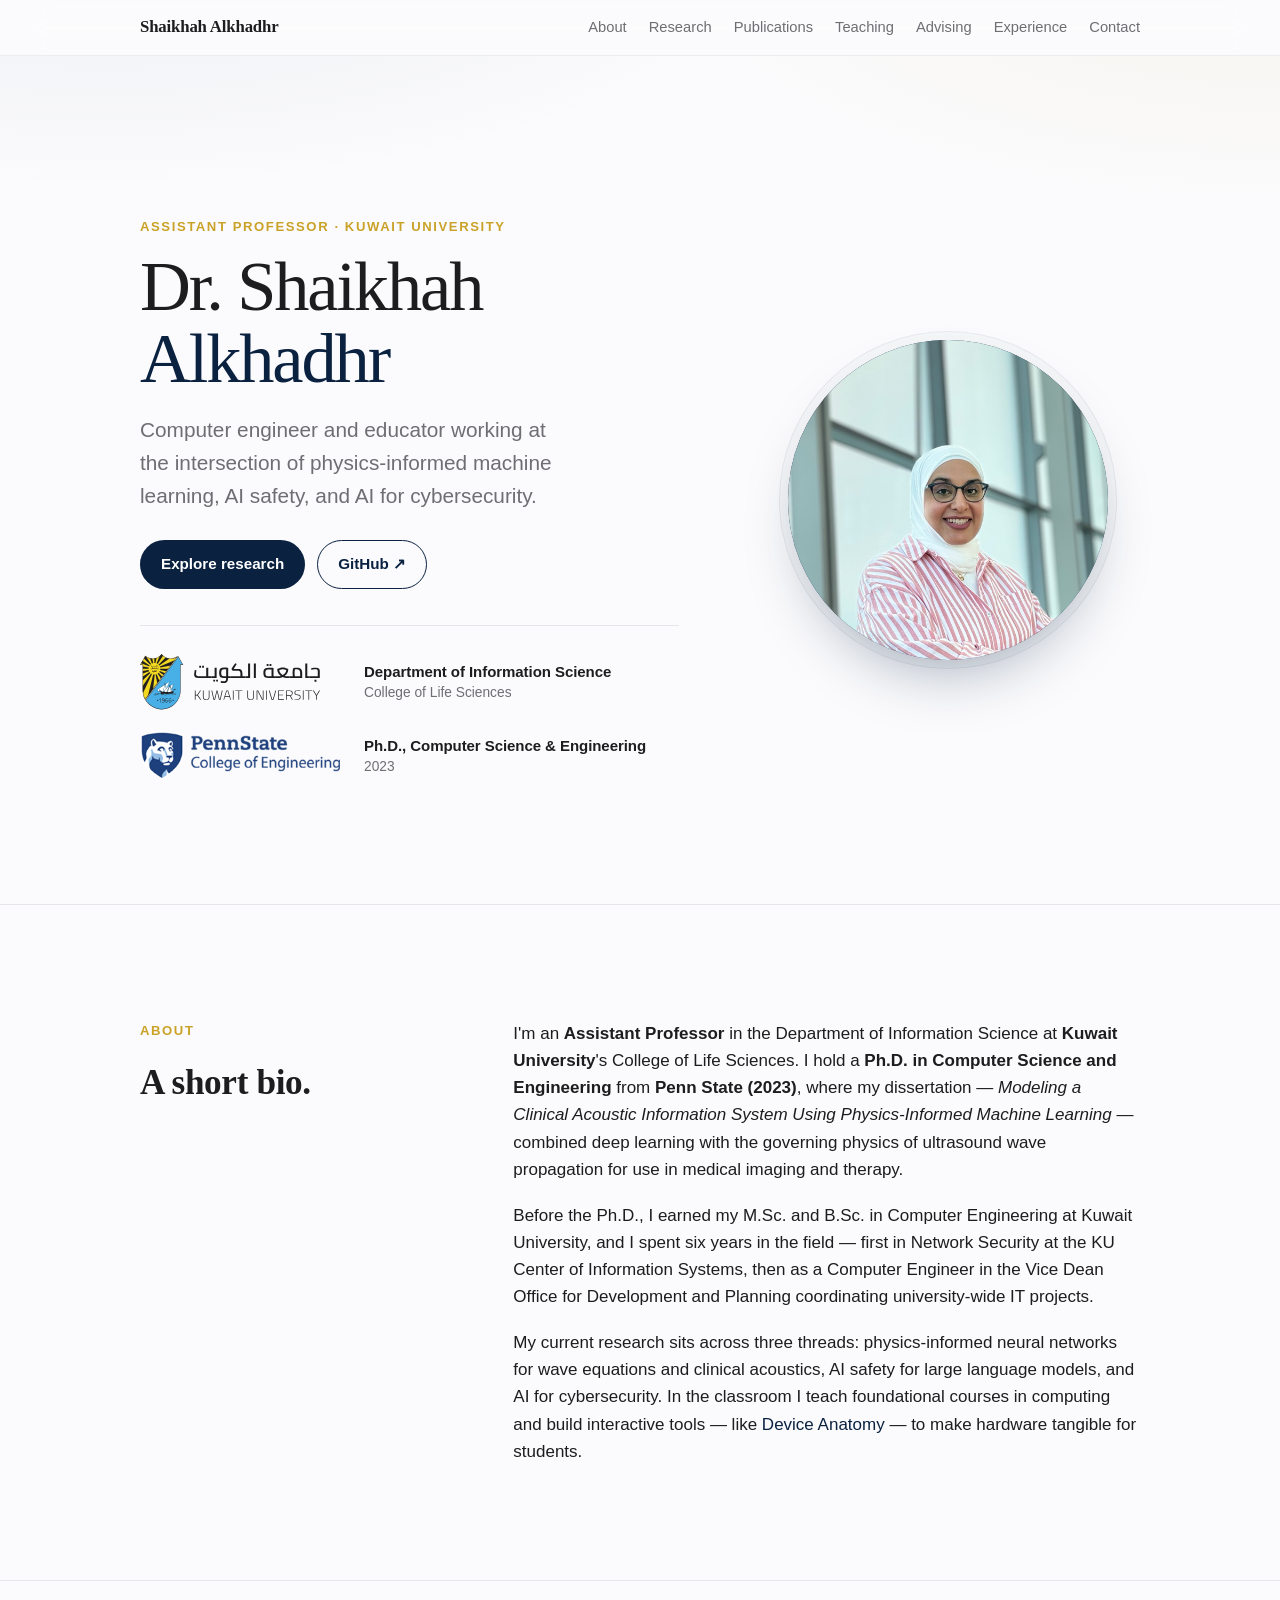
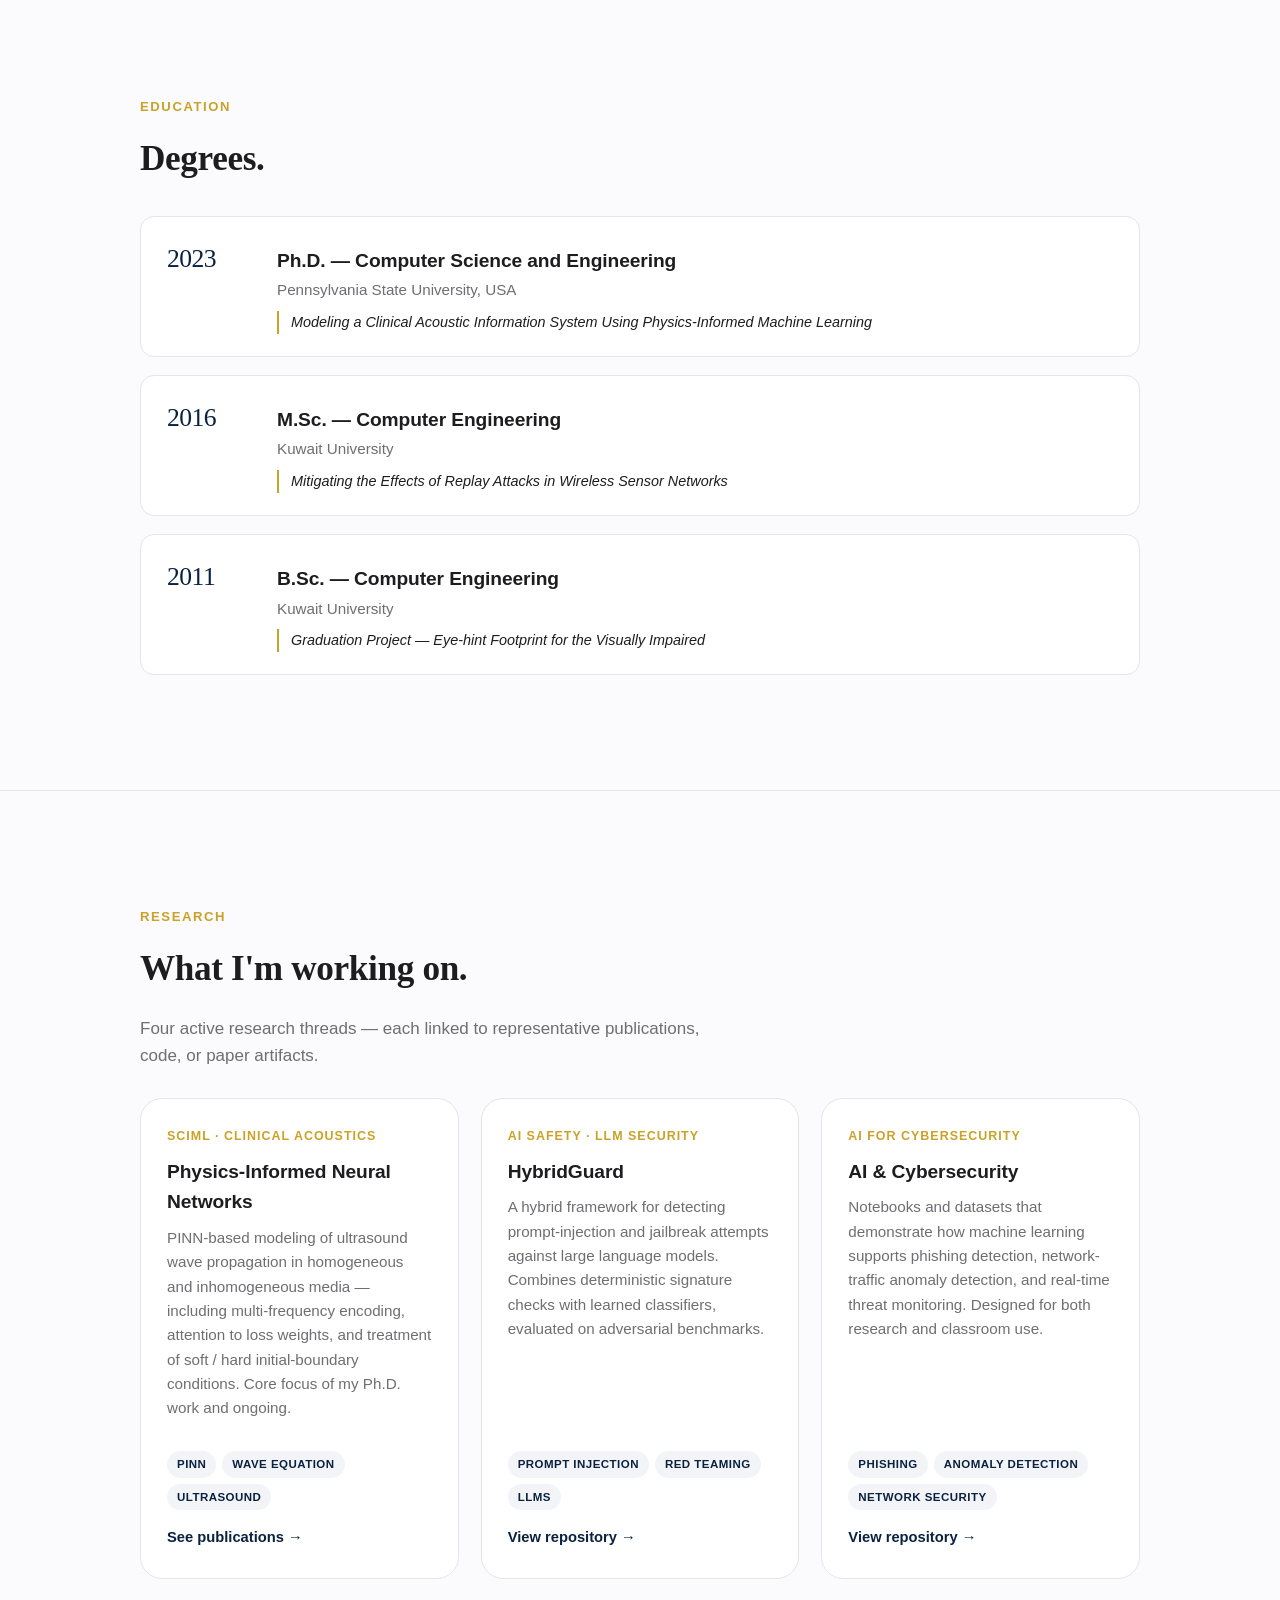
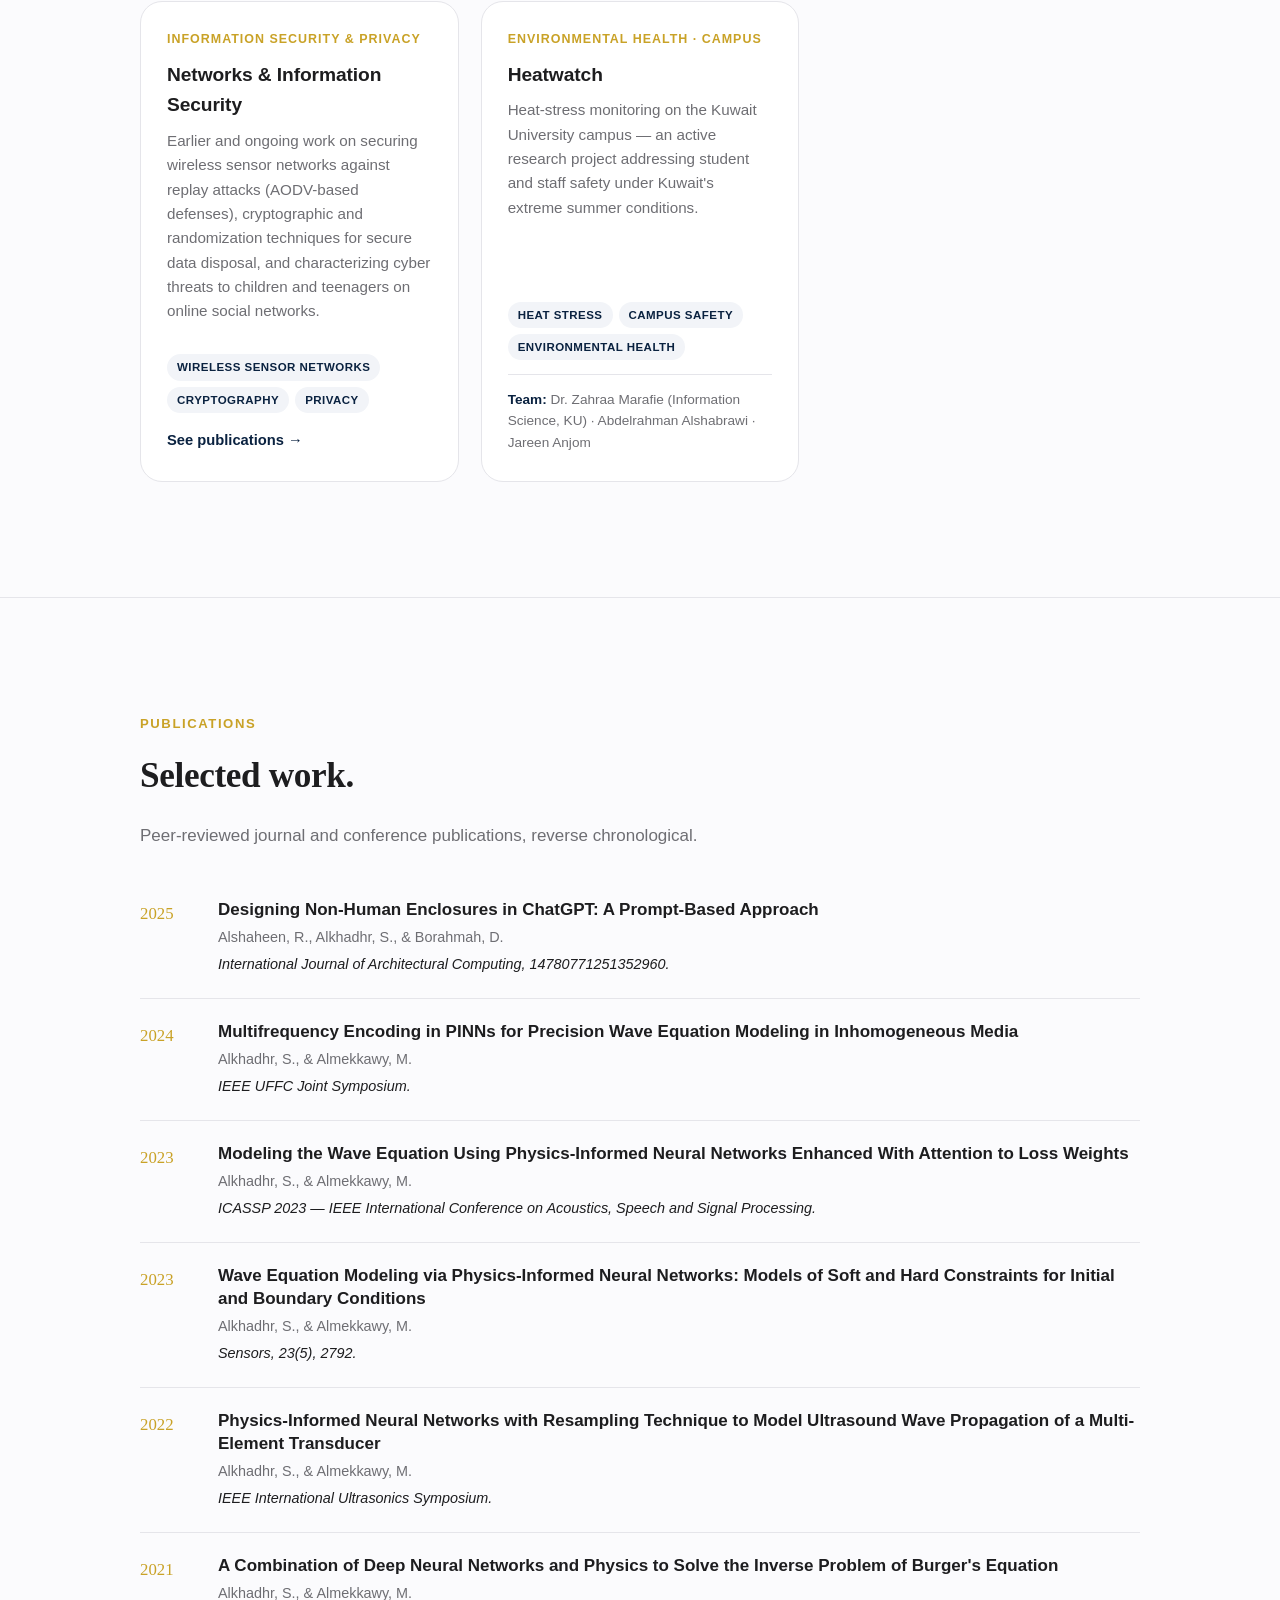
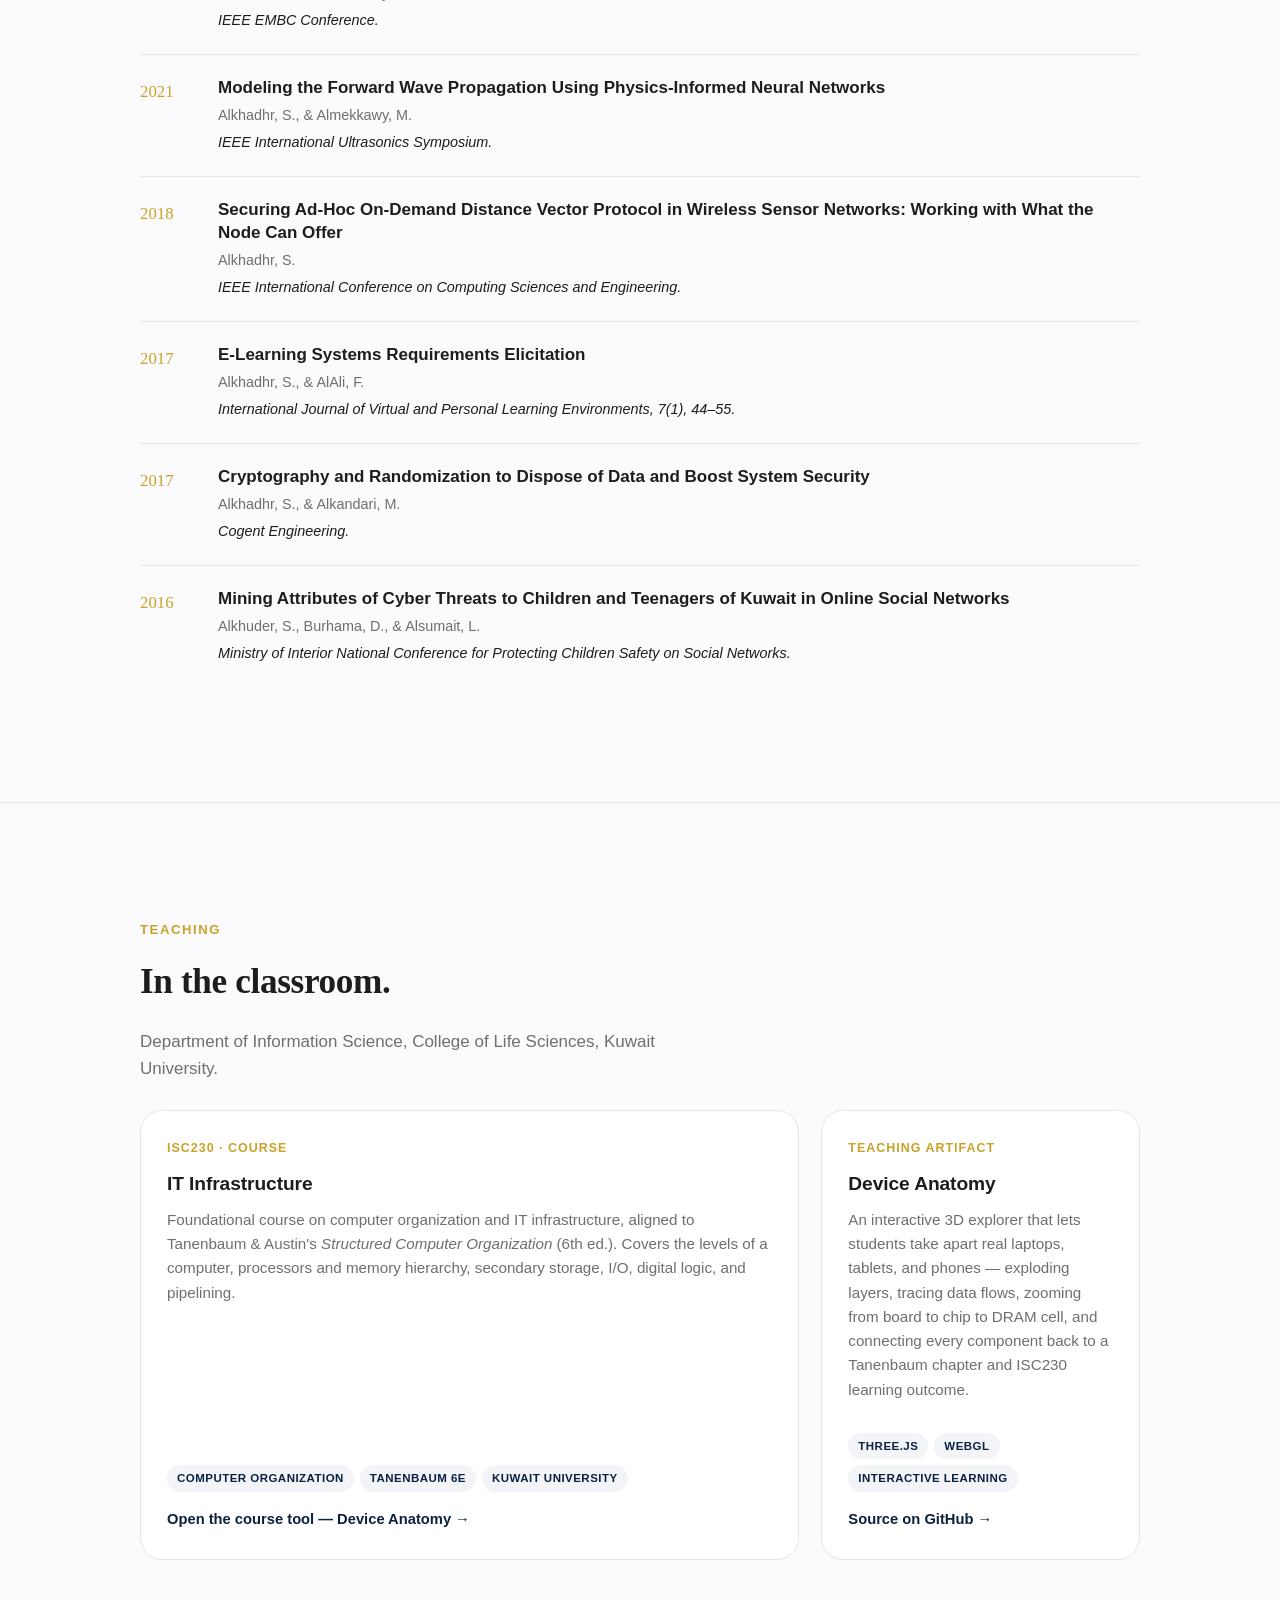
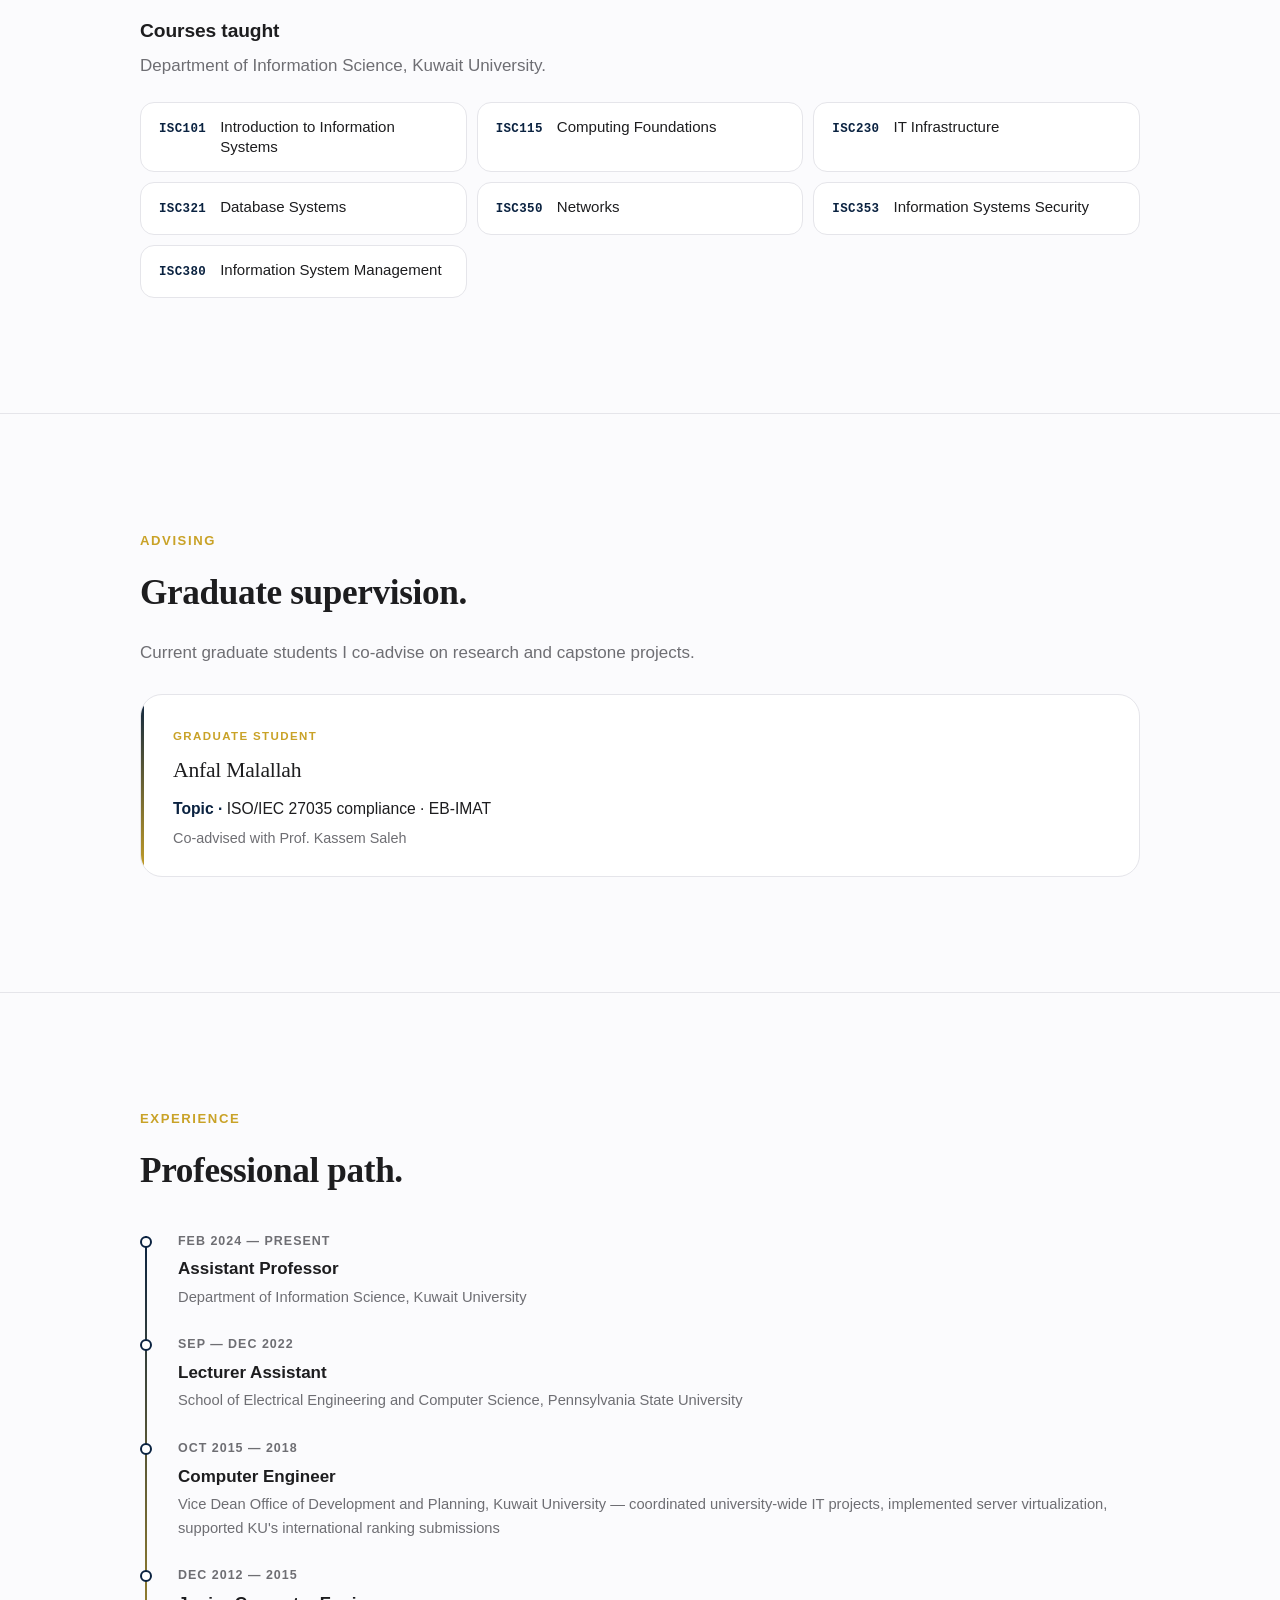
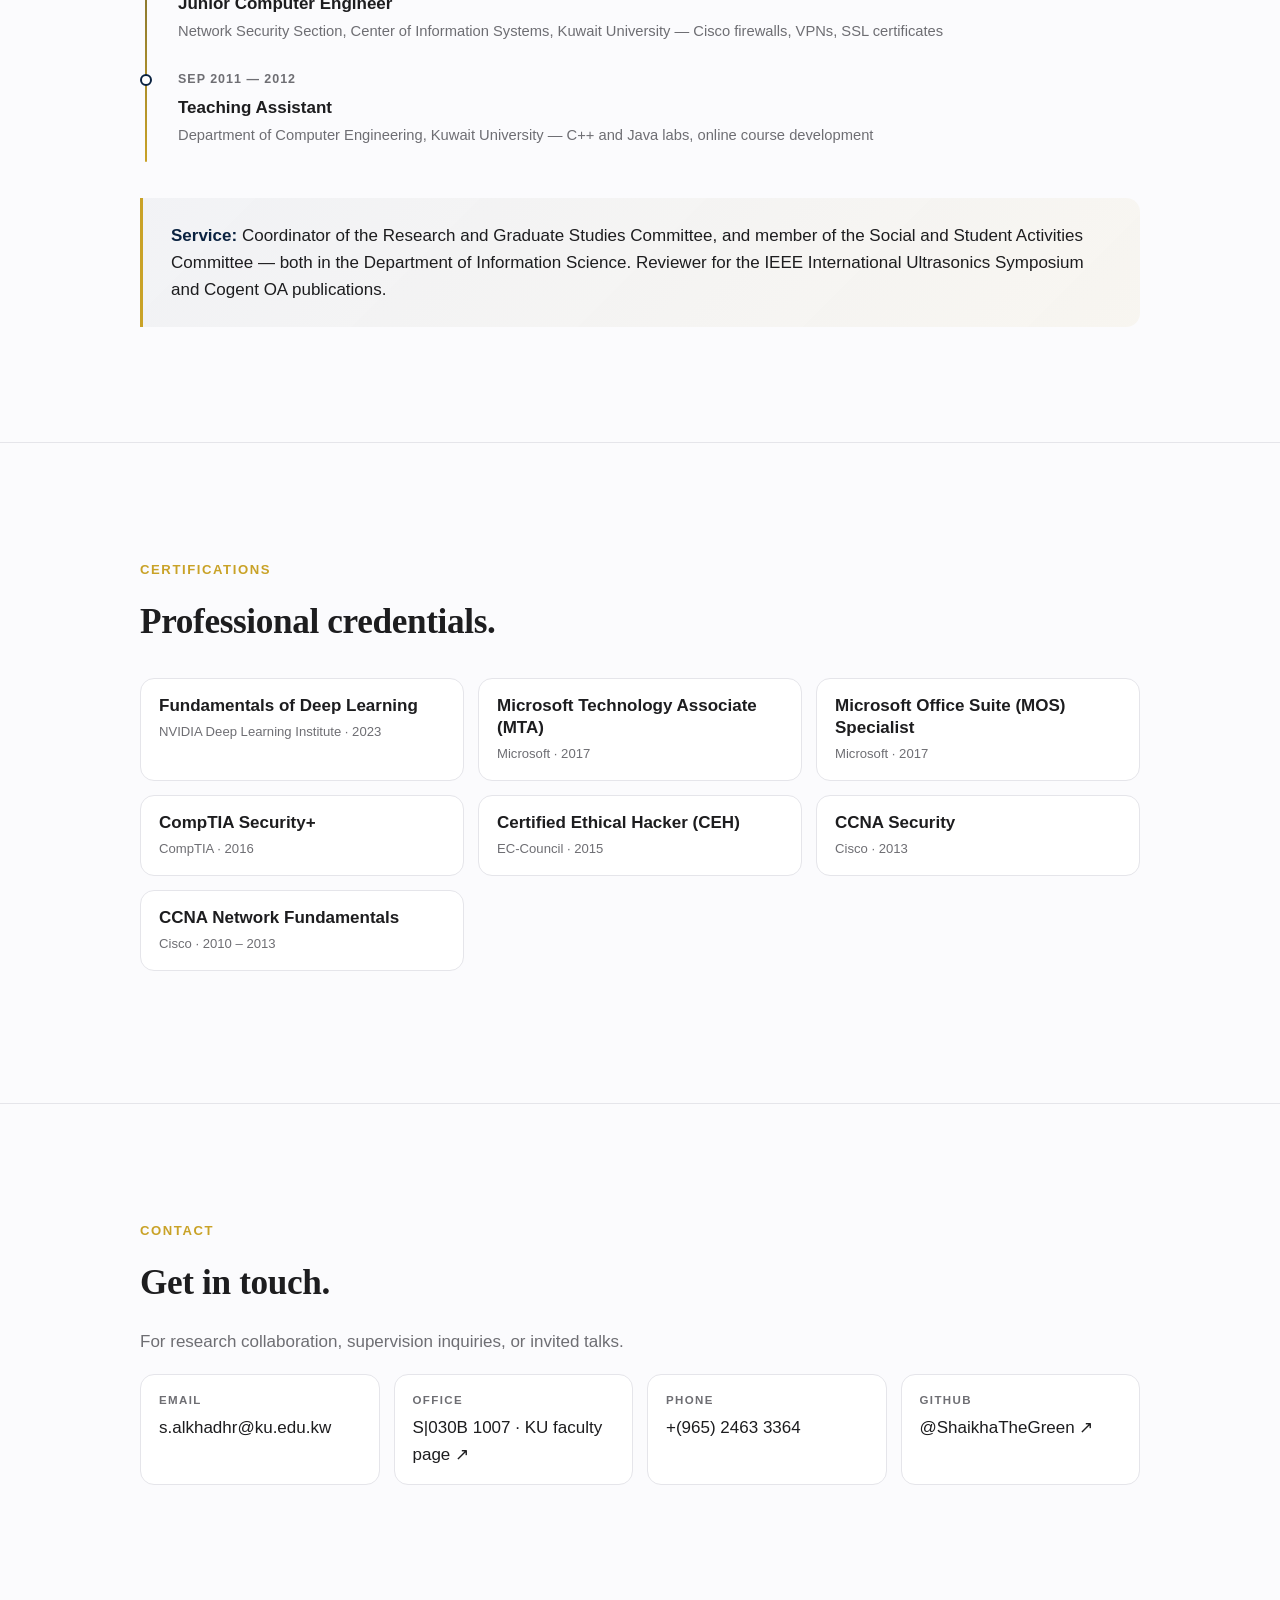
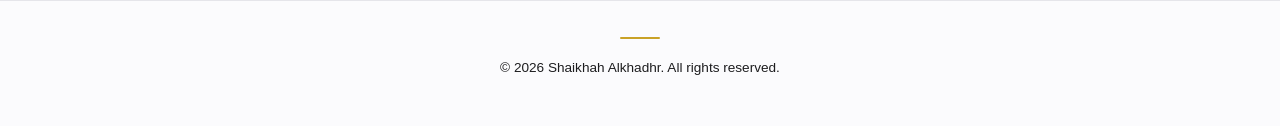
==== index.html @ 255126b4 "fix(hero): KU lockup — restore K letter, keep only sails white Previous fix was too coarse (everythi" ====
<!doctype html>
<html lang="en">
<head>
  <meta charset="utf-8">
  <meta name="viewport" content="width=device-width, initial-scale=1, viewport-fit=cover">
  <title>Dr. Shaikhah Alkhadhr — Kuwait University</title>
  <meta name="description" content="Dr. Shaikhah Alkhadhr — Assistant Professor, Department of Information Science, Kuwait University. Ph.D. in Computer Science and Engineering, Penn State (2023). Research on physics-informed neural networks, AI safety, AI for cybersecurity.">
  <meta name="author" content="Shaikhah Alkhadhr">

  <meta property="og:title" content="Dr. Shaikhah Alkhadhr">
  <meta property="og:description" content="Assistant Professor, Department of Information Science, Kuwait University · Ph.D. CSE, Penn State">
  <meta property="og:type" content="profile">
  <meta property="og:url" content="https://shaikhathegreen.github.io/">

  <link rel="canonical" href="https://shaikhathegreen.github.io/">
  <link rel="stylesheet" href="assets/css/style.css">
  <link rel="icon" href="data:image/svg+xml,%3Csvg xmlns='http://www.w3.org/2000/svg' viewBox='0 0 100 100'%3E%3Crect width='100' height='100' rx='22' fill='%230A2240'/%3E%3Ctext x='50' y='66' font-family='Georgia,serif' font-size='56' fill='%23C9A227' text-anchor='middle' font-weight='500'%3ES%3C/text%3E%3C/svg%3E">
</head>
<body>

  <!-- ===== Nav ===== -->
  <header class="nav">
    <div class="nav-inner">
      <a href="#top" class="nav-brand">Shaikhah&nbsp;Alkhadhr</a>
      <nav class="nav-links" aria-label="Primary">
        <a href="#about">About</a>
        <a href="#research">Research</a>
        <a href="#publications">Publications</a>
        <a href="#teaching">Teaching</a>
        <a href="#advising">Advising</a>
        <a href="#experience">Experience</a>
        <a href="#contact">Contact</a>
      </nav>
    </div>
  </header>

  <!-- ===== Hero ===== -->
  <section id="top" class="hero">
    <div class="container hero-grid">
      <div>
        <p class="eyebrow">Assistant Professor · Kuwait University</p>
        <h1 class="hero-name">Dr.&nbsp;Shaikhah<br><span class="accent">Alkhadhr</span></h1>
        <p class="hero-title">
          Computer engineer and educator working at the intersection of
          physics-informed machine learning, AI safety, and AI for cybersecurity.
        </p>
        <div class="hero-actions">
          <a class="btn btn-primary" href="#research">Explore research</a>
          <a class="btn btn-secondary" href="https://github.com/ShaikhaTheGreen" target="_blank" rel="noopener">GitHub ↗</a>
        </div>

        <div class="affiliations">
          <div class="affiliation">
            <div class="logo-cell">
              <img class="affil-logo" src="assets/img/ku-lockup.svg?v=3" alt="Kuwait University" width="244" height="76">
            </div>
            <div class="role">
              <strong>Department of Information Science</strong>
              <span class="muted">College of Life Sciences</span>
            </div>
          </div>
          <div class="affiliation">
            <div class="logo-cell">
              <img class="affil-logo" src="assets/img/psu-coe-lockup.png" alt="Penn State College of Engineering" width="306" height="74">
            </div>
            <div class="role">
              <strong>Ph.D., Computer Science &amp; Engineering</strong>
              <span class="muted">2023</span>
            </div>
          </div>
        </div>
      </div>

      <div class="hero-photo">
        <img src="assets/img/headshot.jpg" alt="Dr. Shaikhah Alkhadhr" width="600" height="800" loading="eager">
      </div>
    </div>
  </section>

  <!-- ===== About ===== -->
  <section id="about">
    <div class="container about-grid">
      <div>
        <p class="eyebrow">About</p>
        <h2>A short bio.</h2>
      </div>
      <div class="about-body reveal">
        <p>
          I'm an <strong>Assistant Professor</strong> in the Department of
          Information Science at <strong>Kuwait University</strong>'s College of
          Life Sciences. I hold a <strong>Ph.D. in Computer Science and Engineering</strong>
          from <strong>Penn State (2023)</strong>, where my dissertation —
          <em>Modeling a Clinical Acoustic Information System Using Physics-Informed
          Machine Learning</em> — combined deep learning with the governing physics
          of ultrasound wave propagation for use in medical imaging and therapy.
        </p>
        <p>
          Before the Ph.D., I earned my M.Sc. and B.Sc. in Computer Engineering
          at Kuwait University, and I spent six years in the field — first in
          Network Security at the KU Center of Information Systems, then as a
          Computer Engineer in the Vice Dean Office for Development and Planning
          coordinating university-wide IT projects.
        </p>
        <p>
          My current research sits across three threads: physics-informed neural
          networks for wave equations and clinical acoustics, AI safety for large
          language models, and AI for cybersecurity. In the classroom I teach
          foundational courses in computing and build interactive tools — like
          <a href="https://shaikhathegreen.github.io/Device-Anatomy/" target="_blank" rel="noopener">Device Anatomy</a> —
          to make hardware tangible for students.
        </p>
      </div>
    </div>
  </section>

  <!-- ===== Education ===== -->
  <section id="education">
    <div class="container">
      <p class="eyebrow">Education</p>
      <h2>Degrees.</h2>

      <div class="edu-list">
        <article class="edu-item reveal">
          <div class="edu-year">2023</div>
          <div class="edu-body">
            <h3>Ph.D. — Computer Science and Engineering</h3>
            <p class="inst">Pennsylvania State University, USA</p>
            <p class="thesis">Modeling a Clinical Acoustic Information System Using Physics-Informed Machine Learning</p>
          </div>
        </article>

        <article class="edu-item reveal">
          <div class="edu-year">2016</div>
          <div class="edu-body">
            <h3>M.Sc. — Computer Engineering</h3>
            <p class="inst">Kuwait University</p>
            <p class="thesis">Mitigating the Effects of Replay Attacks in Wireless Sensor Networks</p>
          </div>
        </article>

        <article class="edu-item reveal">
          <div class="edu-year">2011</div>
          <div class="edu-body">
            <h3>B.Sc. — Computer Engineering</h3>
            <p class="inst">Kuwait University</p>
            <p class="thesis">Graduation Project — Eye-hint Footprint for the Visually Impaired</p>
          </div>
        </article>
      </div>
    </div>
  </section>

  <!-- ===== Research ===== -->
  <section id="research">
    <div class="container">
      <p class="eyebrow">Research</p>
      <h2>What I'm working on.</h2>
      <p class="muted" style="max-width: 60ch;">
        Four active research threads — each linked to representative
        publications, code, or paper artifacts.
      </p>

      <div class="card-grid">
        <article class="card reveal">
          <div class="kicker">SciML · Clinical Acoustics</div>
          <h3>Physics-Informed Neural Networks</h3>
          <p>
            PINN-based modeling of ultrasound wave propagation in homogeneous and
            inhomogeneous media — including multi-frequency encoding, attention
            to loss weights, and treatment of soft / hard initial-boundary
            conditions. Core focus of my Ph.D. work and ongoing.
          </p>
          <div class="tags">
            <span class="tag">PINN</span>
            <span class="tag">Wave Equation</span>
            <span class="tag">Ultrasound</span>
          </div>
          <a class="card-link" href="#publications">See publications</a>
        </article>

        <article class="card reveal">
          <div class="kicker">AI Safety · LLM Security</div>
          <h3>HybridGuard</h3>
          <p>
            A hybrid framework for detecting prompt-injection and jailbreak
            attempts against large language models. Combines deterministic
            signature checks with learned classifiers, evaluated on adversarial
            benchmarks.
          </p>
          <div class="tags">
            <span class="tag">Prompt Injection</span>
            <span class="tag">Red Teaming</span>
            <span class="tag">LLMs</span>
          </div>
          <a class="card-link" href="https://github.com/ShaikhaTheGreen/HybridGuard" target="_blank" rel="noopener">View repository</a>
        </article>

        <article class="card reveal">
          <div class="kicker">AI for Cybersecurity</div>
          <h3>AI &amp; Cybersecurity</h3>
          <p>
            Notebooks and datasets that demonstrate how machine learning supports
            phishing detection, network-traffic anomaly detection, and real-time
            threat monitoring. Designed for both research and classroom use.
          </p>
          <div class="tags">
            <span class="tag">Phishing</span>
            <span class="tag">Anomaly Detection</span>
            <span class="tag">Network Security</span>
          </div>
          <a class="card-link" href="https://github.com/ShaikhaTheGreen/AI_n_Cybersecurity" target="_blank" rel="noopener">View repository</a>
        </article>

        <article class="card reveal">
          <div class="kicker">Information Security &amp; Privacy</div>
          <h3>Networks &amp; Information Security</h3>
          <p>
            Earlier and ongoing work on securing wireless sensor networks against
            replay attacks (AODV-based defenses), cryptographic and randomization
            techniques for secure data disposal, and characterizing cyber threats
            to children and teenagers on online social networks.
          </p>
          <div class="tags">
            <span class="tag">Wireless Sensor Networks</span>
            <span class="tag">Cryptography</span>
            <span class="tag">Privacy</span>
          </div>
          <a class="card-link" href="#publications">See publications</a>
        </article>

        <article class="card reveal">
          <div class="kicker">Environmental Health · Campus</div>
          <h3>Heatwatch</h3>
          <p>
            Heat-stress monitoring on the Kuwait University campus — an active
            research project addressing student and staff safety under Kuwait's
            extreme summer conditions.
          </p>
          <div class="tags">
            <span class="tag">Heat Stress</span>
            <span class="tag">Campus Safety</span>
            <span class="tag">Environmental Health</span>
          </div>
          <div class="team">
            <strong>Team:</strong> Dr. Zahraa Marafie (Information Science, KU) ·
            Abdelrahman Alshabrawi · Jareen Anjom
          </div>
        </article>
      </div>
    </div>
  </section>

  <!-- ===== Publications ===== -->
  <section id="publications">
    <div class="container">
      <p class="eyebrow">Publications</p>
      <h2>Selected work.</h2>
      <p class="muted" style="max-width: 60ch;">
        Peer-reviewed journal and conference publications, reverse chronological.
      </p>

      <ol class="pubs reveal">
        <li>
          <div class="pub-year">2025</div>
          <div>
            <p class="pub-title">Designing Non-Human Enclosures in ChatGPT: A Prompt-Based Approach</p>
            <p class="pub-authors">Alshaheen, R., Alkhadhr, S., &amp; Borahmah, D.</p>
            <p class="pub-venue">International Journal of Architectural Computing, 14780771251352960.</p>
          </div>
        </li>
        <li>
          <div class="pub-year">2024</div>
          <div>
            <p class="pub-title">Multifrequency Encoding in PINNs for Precision Wave Equation Modeling in Inhomogeneous Media</p>
            <p class="pub-authors">Alkhadhr, S., &amp; Almekkawy, M.</p>
            <p class="pub-venue">IEEE UFFC Joint Symposium.</p>
          </div>
        </li>
        <li>
          <div class="pub-year">2023</div>
          <div>
            <p class="pub-title">Modeling the Wave Equation Using Physics-Informed Neural Networks Enhanced With Attention to Loss Weights</p>
            <p class="pub-authors">Alkhadhr, S., &amp; Almekkawy, M.</p>
            <p class="pub-venue">ICASSP 2023 — IEEE International Conference on Acoustics, Speech and Signal Processing.</p>
          </div>
        </li>
        <li>
          <div class="pub-year">2023</div>
          <div>
            <p class="pub-title">Wave Equation Modeling via Physics-Informed Neural Networks: Models of Soft and Hard Constraints for Initial and Boundary Conditions</p>
            <p class="pub-authors">Alkhadhr, S., &amp; Almekkawy, M.</p>
            <p class="pub-venue">Sensors, 23(5), 2792.</p>
          </div>
        </li>
        <li>
          <div class="pub-year">2022</div>
          <div>
            <p class="pub-title">Physics-Informed Neural Networks with Resampling Technique to Model Ultrasound Wave Propagation of a Multi-Element Transducer</p>
            <p class="pub-authors">Alkhadhr, S., &amp; Almekkawy, M.</p>
            <p class="pub-venue">IEEE International Ultrasonics Symposium.</p>
          </div>
        </li>
        <li>
          <div class="pub-year">2021</div>
          <div>
            <p class="pub-title">A Combination of Deep Neural Networks and Physics to Solve the Inverse Problem of Burger's Equation</p>
            <p class="pub-authors">Alkhadhr, S., &amp; Almekkawy, M.</p>
            <p class="pub-venue">IEEE EMBC Conference.</p>
          </div>
        </li>
        <li>
          <div class="pub-year">2021</div>
          <div>
            <p class="pub-title">Modeling the Forward Wave Propagation Using Physics-Informed Neural Networks</p>
            <p class="pub-authors">Alkhadhr, S., &amp; Almekkawy, M.</p>
            <p class="pub-venue">IEEE International Ultrasonics Symposium.</p>
          </div>
        </li>
        <li>
          <div class="pub-year">2018</div>
          <div>
            <p class="pub-title">Securing Ad-Hoc On-Demand Distance Vector Protocol in Wireless Sensor Networks: Working with What the Node Can Offer</p>
            <p class="pub-authors">Alkhadhr, S.</p>
            <p class="pub-venue">IEEE International Conference on Computing Sciences and Engineering.</p>
          </div>
        </li>
        <li>
          <div class="pub-year">2017</div>
          <div>
            <p class="pub-title">E-Learning Systems Requirements Elicitation</p>
            <p class="pub-authors">Alkhadhr, S., &amp; AlAli, F.</p>
            <p class="pub-venue">International Journal of Virtual and Personal Learning Environments, 7(1), 44–55.</p>
          </div>
        </li>
        <li>
          <div class="pub-year">2017</div>
          <div>
            <p class="pub-title">Cryptography and Randomization to Dispose of Data and Boost System Security</p>
            <p class="pub-authors">Alkhadhr, S., &amp; Alkandari, M.</p>
            <p class="pub-venue">Cogent Engineering.</p>
          </div>
        </li>
        <li>
          <div class="pub-year">2016</div>
          <div>
            <p class="pub-title">Mining Attributes of Cyber Threats to Children and Teenagers of Kuwait in Online Social Networks</p>
            <p class="pub-authors">Alkhuder, S., Burhama, D., &amp; Alsumait, L.</p>
            <p class="pub-venue">Ministry of Interior National Conference for Protecting Children Safety on Social Networks.</p>
          </div>
        </li>
      </ol>
    </div>
  </section>

  <!-- ===== Teaching ===== -->
  <section id="teaching">
    <div class="container">
      <p class="eyebrow">Teaching</p>
      <h2>In the classroom.</h2>
      <p class="muted" style="max-width: 60ch;">
        Department of Information Science, College of Life Sciences,
        Kuwait University.
      </p>

      <div class="card-grid">
        <article class="card reveal" style="grid-column: span 2;">
          <div class="kicker">ISC230 · Course</div>
          <h3>IT Infrastructure</h3>
          <p>
            Foundational course on computer organization and IT infrastructure,
            aligned to Tanenbaum &amp; Austin's <em>Structured Computer Organization</em>
            (6th ed.). Covers the levels of a computer, processors and memory hierarchy,
            secondary storage, I/O, digital logic, and pipelining.
          </p>
          <div class="tags">
            <span class="tag">Computer Organization</span>
            <span class="tag">Tanenbaum 6e</span>
            <span class="tag">Kuwait University</span>
          </div>
          <a class="card-link" href="https://shaikhathegreen.github.io/Device-Anatomy/" target="_blank" rel="noopener">Open the course tool — Device Anatomy</a>
        </article>

        <article class="card reveal">
          <div class="kicker">Teaching Artifact</div>
          <h3>Device Anatomy</h3>
          <p>
            An interactive 3D explorer that lets students take apart real laptops,
            tablets, and phones — exploding layers, tracing data flows, zooming from
            board to chip to DRAM cell, and connecting every component back to a
            Tanenbaum chapter and ISC230 learning outcome.
          </p>
          <div class="tags">
            <span class="tag">three.js</span>
            <span class="tag">WebGL</span>
            <span class="tag">Interactive Learning</span>
          </div>
          <a class="card-link" href="https://github.com/ShaikhaTheGreen/Device-Anatomy" target="_blank" rel="noopener">Source on GitHub</a>
        </article>
      </div>

      <h3 style="margin-top: 56px;">Courses taught</h3>
      <p class="muted" style="margin-top: -4px;">Department of Information Science, Kuwait University.</p>
      <ul class="courses">
        <li><span class="code">ISC101</span><span class="title">Introduction to Information Systems</span></li>
        <li><span class="code">ISC115</span><span class="title">Computing Foundations</span></li>
        <li><span class="code">ISC230</span><span class="title">IT Infrastructure</span></li>
        <li><span class="code">ISC321</span><span class="title">Database Systems</span></li>
        <li><span class="code">ISC350</span><span class="title">Networks</span></li>
        <li><span class="code">ISC353</span><span class="title">Information Systems Security</span></li>
        <li><span class="code">ISC380</span><span class="title">Information System Management</span></li>
      </ul>
    </div>
  </section>

  <!-- ===== Advising ===== -->
  <section id="advising">
    <div class="container">
      <p class="eyebrow">Advising</p>
      <h2>Graduate supervision.</h2>
      <p class="muted" style="max-width: 60ch;">
        Current graduate students I co-advise on research and capstone projects.
      </p>

      <article class="advisee reveal">
        <span class="role-tag">Graduate Student</span>
        <h3>Anfal Malallah</h3>
        <p class="topic"><span class="label">Topic ·</span> ISO/IEC 27035 compliance · EB-IMAT</p>
        <p class="co">Co-advised with Prof. Kassem Saleh</p>
      </article>
    </div>
  </section>

  <!-- ===== Experience ===== -->
  <section id="experience">
    <div class="container">
      <p class="eyebrow">Experience</p>
      <h2>Professional path.</h2>

      <div class="tl reveal">
        <div class="tl-item">
          <p class="tl-when">Feb 2024 — Present</p>
          <p class="tl-role">Assistant Professor</p>
          <p class="tl-org">Department of Information Science, Kuwait University</p>
        </div>
        <div class="tl-item">
          <p class="tl-when">Sep — Dec 2022</p>
          <p class="tl-role">Lecturer Assistant</p>
          <p class="tl-org">School of Electrical Engineering and Computer Science, Pennsylvania State University</p>
        </div>
        <div class="tl-item">
          <p class="tl-when">Oct 2015 — 2018</p>
          <p class="tl-role">Computer Engineer</p>
          <p class="tl-org">Vice Dean Office of Development and Planning, Kuwait University — coordinated university-wide IT projects, implemented server virtualization, supported KU's international ranking submissions</p>
        </div>
        <div class="tl-item">
          <p class="tl-when">Dec 2012 — 2015</p>
          <p class="tl-role">Junior Computer Engineer</p>
          <p class="tl-org">Network Security Section, Center of Information Systems, Kuwait University — Cisco firewalls, VPNs, SSL certificates</p>
        </div>
        <div class="tl-item">
          <p class="tl-when">Sep 2011 — 2012</p>
          <p class="tl-role">Teaching Assistant</p>
          <p class="tl-org">Department of Computer Engineering, Kuwait University — C++ and Java labs, online course development</p>
        </div>
      </div>

      <div class="service reveal">
        <p>
          <strong>Service:</strong> Coordinator of the Research and Graduate
          Studies Committee, and member of the Social and Student Activities
          Committee — both in the Department of Information Science.
          Reviewer for the IEEE International Ultrasonics Symposium and
          Cogent OA publications.
        </p>
      </div>
    </div>
  </section>

  <!-- ===== Certifications ===== -->
  <section id="certifications">
    <div class="container">
      <p class="eyebrow">Certifications</p>
      <h2>Professional credentials.</h2>

      <ul class="creds reveal">
        <li>
          <p class="cred-name">Fundamentals of Deep Learning</p>
          <p class="cred-meta">NVIDIA Deep Learning Institute · 2023</p>
        </li>
        <li>
          <p class="cred-name">Microsoft Technology Associate (MTA)</p>
          <p class="cred-meta">Microsoft · 2017</p>
        </li>
        <li>
          <p class="cred-name">Microsoft Office Suite (MOS) Specialist</p>
          <p class="cred-meta">Microsoft · 2017</p>
        </li>
        <li>
          <p class="cred-name">CompTIA Security+</p>
          <p class="cred-meta">CompTIA · 2016</p>
        </li>
        <li>
          <p class="cred-name">Certified Ethical Hacker (CEH)</p>
          <p class="cred-meta">EC-Council · 2015</p>
        </li>
        <li>
          <p class="cred-name">CCNA Security</p>
          <p class="cred-meta">Cisco · 2013</p>
        </li>
        <li>
          <p class="cred-name">CCNA Network Fundamentals</p>
          <p class="cred-meta">Cisco · 2010 – 2013</p>
        </li>
      </ul>
    </div>
  </section>

  <!-- ===== Contact ===== -->
  <section id="contact">
    <div class="container">
      <p class="eyebrow">Contact</p>
      <h2>Get in touch.</h2>
      <p class="muted" style="max-width: 60ch;">
        For research collaboration, supervision inquiries, or invited talks.
      </p>

      <ul class="contact-list">
        <li>
          <span class="label">Email</span>
          <a href="mailto:s.alkhadhr@ku.edu.kw">s.alkhadhr@ku.edu.kw</a>
        </li>
        <li>
          <span class="label">Office</span>
          <a href="https://www.ku.edu.kw/user/2227" target="_blank" rel="noopener">S|030B 1007 · KU faculty page ↗</a>
        </li>
        <li>
          <span class="label">Phone</span>
          <a href="tel:+96524633364">+(965) 2463 3364</a>
        </li>
        <li>
          <span class="label">GitHub</span>
          <a href="https://github.com/ShaikhaTheGreen" target="_blank" rel="noopener">@ShaikhaTheGreen ↗</a>
        </li>
      </ul>
    </div>
  </section>

  <footer>
    <div class="footer-rule" aria-hidden="true"></div>
    <p>© <span id="yr"></span> Shaikhah Alkhadhr. All rights reserved.</p>
  </footer>

  <script>
    document.getElementById('yr').textContent = new Date().getFullYear();
    const io = new IntersectionObserver((entries) => {
      entries.forEach(e => {
        if (e.isIntersecting) {
          e.target.classList.add('in');
          io.unobserve(e.target);
        }
      });
    }, { rootMargin: '0px 0px -40px 0px', threshold: 0.1 });
    document.querySelectorAll('.reveal').forEach(el => io.observe(el));
  </script>
</body>
</html>
---- assets/css/style.css ----
/* =========================================================
   Shaikha Alkhadhr — personal site
   Theme: KU navy/gold × PSU navy × Apple typography & whitespace
   ========================================================= */

:root {
  /* Palette */
  --navy:        #0A2240;   /* unified KU/PSU navy */
  --navy-deep:   #061633;
  --navy-soft:   #1B3A66;
  --gold:        #C9A227;   /* KU gold */
  --gold-soft:   #E8C766;
  --ink:         #1D1D1F;   /* Apple primary text */
  --ink-mute:    #6E6E73;   /* Apple secondary text */
  --line:        #E5E5EA;   /* Apple hairline */
  --surface:     #FFFFFF;
  --bg:          #FBFBFD;   /* Apple page bg */
  --bg-tint:     #F2F4F8;

  /* Type */
  --font-sans: -apple-system, BlinkMacSystemFont, "SF Pro Text", "SF Pro Display",
               "Helvetica Neue", Helvetica, Arial, "Segoe UI", Roboto, sans-serif;
  --font-serif: "New York", "Iowan Old Style", "Apple Garamond", Georgia, "Times New Roman", serif;

  /* Layout */
  --maxw: 1080px;
  --gutter: clamp(20px, 4vw, 40px);
  --radius: 14px;
  --radius-lg: 22px;

  /* Motion */
  --ease: cubic-bezier(.2,.7,.2,1);
}

/* ---------- Reset / base ---------- */
*, *::before, *::after { box-sizing: border-box; }
html { scroll-behavior: smooth; -webkit-text-size-adjust: 100%; }
body {
  margin: 0;
  font-family: var(--font-sans);
  font-size: 17px;
  line-height: 1.6;
  color: var(--ink);
  background: var(--bg);
  -webkit-font-smoothing: antialiased;
  -moz-osx-font-smoothing: grayscale;
  text-rendering: optimizeLegibility;
}
img { max-width: 100%; height: auto; display: block; }
a {
  color: var(--navy);
  text-decoration: none;
  border-bottom: 1px solid transparent;
  transition: color .2s var(--ease), border-color .2s var(--ease);
}
a:hover { color: var(--navy-soft); border-bottom-color: var(--gold); }

h1, h2, h3, h4 {
  font-family: var(--font-serif);
  font-weight: 600;
  letter-spacing: -0.01em;
  color: var(--ink);
  margin: 0 0 .5em;
}
h1 { font-size: clamp(2.2rem, 5vw, 3.6rem); letter-spacing: -0.025em; line-height: 1.08; font-weight: 500; }
h2 { font-size: clamp(1.5rem, 3vw, 2.2rem); }
h3 { font-size: 1.2rem; font-family: var(--font-sans); font-weight: 600; letter-spacing: -0.005em; }
p  { margin: 0 0 1.1em; color: var(--ink); }
.muted { color: var(--ink-mute); }

/* ---------- Layout ---------- */
.container {
  max-width: var(--maxw);
  margin: 0 auto;
  padding: 0 var(--gutter);
}
section {
  padding: clamp(64px, 9vw, 120px) 0;
  border-top: 1px solid var(--line);
}
section:first-of-type { border-top: none; }
.eyebrow {
  font-size: .82rem;
  font-weight: 600;
  letter-spacing: 0.12em;
  text-transform: uppercase;
  color: var(--gold);
  margin-bottom: 14px;
}

/* ---------- Nav ---------- */
.nav {
  position: sticky;
  top: 0;
  z-index: 50;
  backdrop-filter: saturate(180%) blur(20px);
  -webkit-backdrop-filter: saturate(180%) blur(20px);
  background: rgba(251, 251, 253, 0.78);
  border-bottom: 1px solid rgba(0,0,0,.06);
}
.nav-inner {
  max-width: var(--maxw);
  margin: 0 auto;
  padding: 14px var(--gutter);
  display: flex;
  align-items: center;
  justify-content: space-between;
  gap: 24px;
}
.nav-brand {
  font-family: var(--font-serif);
  font-weight: 600;
  font-size: 1.05rem;
  letter-spacing: -0.01em;
  color: var(--ink);
  border: none;
}
.nav-brand:hover { color: var(--navy); border: none; }
.nav-links {
  display: flex;
  gap: 22px;
  font-size: .92rem;
  font-weight: 500;
}
.nav-links a {
  color: var(--ink-mute);
  border: none;
}
.nav-links a:hover { color: var(--navy); }
@media (max-width: 560px) {
  .nav-links { gap: 14px; font-size: .85rem; }
}

/* ---------- Hero ---------- */
.hero {
  position: relative;
  padding: clamp(80px, 14vw, 160px) 0 clamp(60px, 10vw, 120px);
  overflow: hidden;
  border-top: none;
}
.hero::before {
  content: "";
  position: absolute;
  inset: -40% -20% auto -20%;
  height: 90%;
  background:
    radial-gradient(60% 60% at 20% 20%, rgba(10,34,64,.07) 0%, rgba(10,34,64,0) 70%),
    radial-gradient(50% 50% at 85% 30%, rgba(201,162,39,.08) 0%, rgba(201,162,39,0) 70%);
  pointer-events: none;
  z-index: 0;
}
.hero-grid {
  position: relative;
  z-index: 1;
  display: grid;
  grid-template-columns: 1.4fr 1fr;
  gap: clamp(32px, 6vw, 80px);
  align-items: center;
}
@media (max-width: 820px) {
  .hero-grid { grid-template-columns: 1fr; }
}
.hero-name {
  font-family: var(--font-serif);
  font-weight: 500;
  font-size: clamp(2.6rem, 7vw, 4.4rem);
  line-height: 1.02;
  letter-spacing: -0.03em;
  margin: 0 0 18px;
  color: var(--ink);
}
.hero-name .accent { color: var(--navy); }
.hero-title {
  font-size: clamp(1.1rem, 2vw, 1.3rem);
  color: var(--ink-mute);
  margin: 0 0 28px;
  max-width: 36ch;
}
.hero-actions { display: flex; flex-wrap: wrap; gap: 12px; }
.btn {
  display: inline-flex;
  align-items: center;
  gap: 8px;
  padding: 11px 20px;
  border-radius: 999px;
  font-weight: 600;
  font-size: .95rem;
  border: 1px solid transparent;
  transition: transform .15s var(--ease), background .2s var(--ease), color .2s var(--ease), border-color .2s var(--ease);
  cursor: pointer;
}
.btn-primary {
  background: var(--navy);
  color: #fff;
}
.btn-primary:hover { background: var(--navy-deep); color: #fff; transform: translateY(-1px); border: none; }
.btn-secondary {
  background: transparent;
  color: var(--navy);
  border-color: var(--navy);
}
.btn-secondary:hover { background: var(--navy); color: #fff; border-color: var(--navy); }

/* Headshot */
.hero-photo {
  justify-self: center;
  width: clamp(220px, 28vw, 320px);
  aspect-ratio: 1 / 1;
  border-radius: 50%;
  background:
    linear-gradient(135deg, var(--navy) 0%, var(--navy-soft) 100%);
  position: relative;
  overflow: hidden;
  box-shadow:
    0 30px 60px -20px rgba(10,34,64,.35),
    0 0 0 8px rgba(255,255,255,.6),
    0 0 0 9px rgba(10,34,64,.08);
}
.hero-photo img {
  width: 100%; height: 100%; object-fit: cover; object-position: center 20%;
}
.hero-photo-initials {
  position: absolute; inset: 0;
  display: flex; align-items: center; justify-content: center;
  font-family: var(--font-serif);
  font-weight: 500;
  font-size: clamp(3.5rem, 7vw, 5rem);
  color: var(--gold-soft);
  letter-spacing: -0.04em;
}

/* ---------- Affiliations strip ---------- */
.affiliations {
  display: flex;
  flex-direction: column;
  gap: 18px;
  margin-top: 36px;
  padding-top: 28px;
  border-top: 1px solid var(--line);
}
.affiliation {
  display: flex;
  align-items: center;
  gap: 24px;
}
.affiliation .logo-cell {
  flex: none;
  width: 200px;
  height: 56px;
  display: flex;
  align-items: center;
  justify-content: flex-start;
}
.affiliation .affil-logo {
  max-height: 56px;
  max-width: 100%;
  width: auto;
  height: auto;
  object-fit: contain;
  object-position: left center;
}
.affiliation .role {
  display: flex;
  flex-direction: column;
  line-height: 1.4;
  font-size: .94rem;
}
.affiliation .role strong {
  color: var(--ink);
  font-weight: 600;
  letter-spacing: -0.005em;
}
.affiliation .role .muted {
  color: var(--ink-mute);
  font-size: .86rem;
}
@media (max-width: 720px) {
  .affiliation { gap: 18px; }
  .affiliation .logo-cell { width: 160px; height: 44px; }
  .affiliation .affil-logo { max-height: 44px; }
}
@media (max-width: 460px) {
  .affiliation { flex-direction: column; align-items: flex-start; gap: 8px; }
  .affiliation .logo-cell { width: auto; height: 40px; }
  .affiliation .affil-logo { max-height: 40px; }
}

/* ---------- Cards ---------- */
.card-grid {
  display: grid;
  grid-template-columns: repeat(auto-fill, minmax(280px, 1fr));
  gap: 22px;
  margin-top: 28px;
}
.card {
  background: var(--surface);
  border: 1px solid var(--line);
  border-radius: var(--radius-lg);
  padding: 28px 26px;
  transition: transform .25s var(--ease), box-shadow .25s var(--ease), border-color .25s var(--ease);
  display: flex; flex-direction: column;
  position: relative;
  overflow: hidden;
}
.card::after {
  content: "";
  position: absolute; left: 0; top: 0; bottom: 0; width: 3px;
  background: linear-gradient(180deg, var(--navy), var(--gold));
  opacity: 0; transition: opacity .25s var(--ease);
}
.card:hover {
  transform: translateY(-3px);
  border-color: transparent;
  box-shadow: 0 24px 48px -24px rgba(10,34,64,.25);
}
.card:hover::after { opacity: 1; }
.card h3 { margin-bottom: 8px; }
.card .kicker {
  font-size: .78rem;
  font-weight: 700;
  letter-spacing: .08em;
  text-transform: uppercase;
  color: var(--gold);
  margin-bottom: 10px;
}
.card p { color: var(--ink-mute); font-size: .95rem; flex: 1; }
.card .tags {
  display: flex; flex-wrap: wrap; gap: 6px;
  margin-top: 14px;
}
.tag {
  font-size: .72rem;
  font-weight: 600;
  letter-spacing: .04em;
  text-transform: uppercase;
  padding: 4px 10px;
  border-radius: 999px;
  background: var(--bg-tint);
  color: var(--navy);
}
.card-link {
  margin-top: 16px;
  font-weight: 600;
  font-size: .92rem;
  color: var(--navy);
  border: none;
  display: inline-flex; align-items: center; gap: 4px;
}
.card-link:hover { color: var(--navy-deep); border: none; }
.card-link::after {
  content: "→";
  transition: transform .2s var(--ease);
}
.card:hover .card-link::after { transform: translateX(3px); }
.card .team {
  margin-top: 14px;
  padding-top: 14px;
  border-top: 1px solid var(--line);
  font-size: .85rem;
  color: var(--ink-mute);
  line-height: 1.55;
}
.card .team strong { color: var(--navy); font-weight: 600; }

/* ---------- About ---------- */
.about-grid {
  display: grid;
  grid-template-columns: 1fr 2fr;
  gap: clamp(28px, 5vw, 60px);
}
@media (max-width: 720px) {
  .about-grid { grid-template-columns: 1fr; }
}
.about-grid h2 { margin-bottom: 0; }
.about-body p:last-child { margin-bottom: 0; }

/* ---------- Contact ---------- */
.contact-list {
  list-style: none;
  padding: 0;
  margin: 0;
  display: grid;
  grid-template-columns: repeat(auto-fill, minmax(220px, 1fr));
  gap: 14px;
}
.contact-list li {
  background: var(--surface);
  border: 1px solid var(--line);
  border-radius: var(--radius);
  padding: 16px 18px;
  display: flex; flex-direction: column;
  transition: border-color .2s var(--ease), transform .2s var(--ease);
}
.contact-list li:hover { border-color: var(--gold); transform: translateY(-2px); }
.contact-list .label {
  font-size: .72rem;
  font-weight: 700;
  letter-spacing: .12em;
  text-transform: uppercase;
  color: var(--ink-mute);
  margin-bottom: 4px;
}
.contact-list a {
  font-weight: 500;
  color: var(--ink);
  border: none;
  word-break: break-word;
}
.contact-list a:hover { color: var(--navy); border: none; }

/* ---------- Education list ---------- */
.edu-list {
  display: grid;
  gap: 18px;
  margin-top: 28px;
}
.edu-item {
  background: var(--surface);
  border: 1px solid var(--line);
  border-radius: var(--radius);
  padding: 22px 26px;
  display: grid;
  grid-template-columns: 88px 1fr;
  gap: 22px;
  align-items: baseline;
  transition: border-color .2s var(--ease), transform .2s var(--ease);
}
.edu-item:hover { border-color: var(--gold); transform: translateY(-2px); }
.edu-year {
  font-family: var(--font-serif);
  font-weight: 500;
  font-size: 1.6rem;
  color: var(--navy);
  letter-spacing: -0.02em;
}
.edu-body h3 { margin-bottom: 2px; }
.edu-body .inst {
  font-size: .95rem;
  color: var(--ink-mute);
  margin-bottom: 8px;
}
.edu-body .thesis {
  font-size: .9rem;
  color: var(--ink);
  border-left: 2px solid var(--gold);
  padding-left: 12px;
  margin: 0;
  font-style: italic;
}
@media (max-width: 520px) {
  .edu-item { grid-template-columns: 1fr; gap: 6px; }
  .edu-year { font-size: 1.2rem; }
}

/* ---------- Publications ---------- */
.pubs {
  list-style: none;
  padding: 0;
  margin: 28px 0 0;
  counter-reset: pub;
}
.pubs li {
  display: grid;
  grid-template-columns: 60px 1fr;
  gap: 18px;
  padding: 22px 0;
  border-bottom: 1px solid var(--line);
}
.pubs li:last-child { border-bottom: none; }
.pubs .pub-year {
  font-family: var(--font-serif);
  font-weight: 500;
  font-size: 1.05rem;
  color: var(--gold);
  padding-top: 2px;
}
.pubs .pub-title {
  font-weight: 600;
  color: var(--ink);
  margin: 0 0 4px;
  line-height: 1.35;
}
.pubs .pub-authors {
  font-size: .9rem;
  color: var(--ink-mute);
  margin: 0 0 4px;
}
.pubs .pub-venue {
  font-size: .9rem;
  color: var(--ink);
  font-style: italic;
  margin: 0;
}
@media (max-width: 520px) {
  .pubs li { grid-template-columns: 1fr; gap: 4px; }
}

/* ---------- Timeline (experience) ---------- */
.tl {
  position: relative;
  margin: 28px 0 0;
  padding-left: 22px;
}
.tl::before {
  content: "";
  position: absolute;
  left: 5px; top: 8px; bottom: 8px;
  width: 2px;
  background: linear-gradient(180deg, var(--navy), var(--gold));
  border-radius: 2px;
}
.tl-item {
  position: relative;
  padding: 4px 0 22px 16px;
}
.tl-item::before {
  content: "";
  position: absolute;
  left: -22px; top: 8px;
  width: 12px; height: 12px;
  background: var(--surface);
  border: 2px solid var(--navy);
  border-radius: 50%;
}
.tl-item:hover::before { border-color: var(--gold); }
.tl-when {
  font-size: .78rem;
  font-weight: 700;
  letter-spacing: .08em;
  text-transform: uppercase;
  color: var(--ink-mute);
  margin-bottom: 4px;
}
.tl-role {
  font-weight: 600;
  color: var(--ink);
  margin: 0 0 3px;
}
.tl-org {
  font-size: .92rem;
  color: var(--ink-mute);
  margin: 0;
}

/* ---------- Subject pills ---------- */
.subjects {
  display: flex; flex-wrap: wrap;
  gap: 8px;
  margin: 22px 0 0;
  padding: 0;
  list-style: none;
}
.subjects li {
  padding: 8px 14px;
  border-radius: 999px;
  background: var(--surface);
  border: 1px solid var(--line);
  font-size: .88rem;
  color: var(--ink);
  font-weight: 500;
  transition: border-color .2s var(--ease), color .2s var(--ease), background .2s var(--ease);
}
.subjects li:hover {
  border-color: var(--navy);
  color: var(--navy);
  background: rgba(10, 34, 64, .03);
}

/* ---------- Certifications grid ---------- */
.creds {
  display: grid;
  grid-template-columns: repeat(auto-fill, minmax(240px, 1fr));
  gap: 14px;
  margin-top: 28px;
  padding: 0;
  list-style: none;
}
.creds li {
  background: var(--surface);
  border: 1px solid var(--line);
  border-radius: var(--radius);
  padding: 16px 18px;
  transition: border-color .2s var(--ease), transform .2s var(--ease);
}
.creds li:hover { border-color: var(--gold); transform: translateY(-2px); }
.creds .cred-name {
  font-weight: 600;
  color: var(--ink);
  margin: 0 0 4px;
  line-height: 1.3;
}
.creds .cred-meta {
  font-size: .82rem;
  color: var(--ink-mute);
  margin: 0;
}

/* ---------- Courses ---------- */
.courses {
  display: grid;
  grid-template-columns: repeat(auto-fill, minmax(290px, 1fr));
  gap: 10px;
  margin: 22px 0 0;
  padding: 0;
  list-style: none;
}
.courses li {
  display: flex;
  align-items: baseline;
  gap: 14px;
  padding: 14px 18px;
  background: var(--surface);
  border: 1px solid var(--line);
  border-radius: var(--radius);
  transition: border-color .2s var(--ease), transform .2s var(--ease);
}
.courses li:hover { border-color: var(--gold); transform: translateY(-1px); }
.courses .code {
  font-family: ui-monospace, SFMono-Regular, Menlo, monospace;
  font-size: .78rem;
  font-weight: 700;
  color: var(--navy);
  letter-spacing: .03em;
  flex: none;
}
.courses .title {
  font-size: .94rem;
  color: var(--ink);
  line-height: 1.35;
}

/* ---------- Advisees ---------- */
.advisee {
  background: var(--surface);
  border: 1px solid var(--line);
  border-radius: var(--radius-lg);
  padding: 26px 30px 26px 32px;
  margin-top: 28px;
  position: relative;
  overflow: hidden;
  transition: border-color .25s var(--ease), box-shadow .25s var(--ease);
}
.advisee:hover {
  border-color: transparent;
  box-shadow: 0 24px 48px -24px rgba(10,34,64,.22);
}
.advisee::before {
  content: "";
  position: absolute;
  left: 0; top: 0; bottom: 0;
  width: 3px;
  background: linear-gradient(180deg, var(--navy), var(--gold));
}
.advisee .role-tag {
  display: inline-block;
  font-size: .72rem;
  font-weight: 700;
  letter-spacing: .12em;
  text-transform: uppercase;
  color: var(--gold);
  margin-bottom: 8px;
}
.advisee h3 {
  margin: 0 0 8px;
  font-family: var(--font-serif);
  font-weight: 500;
  font-size: 1.35rem;
  letter-spacing: -0.01em;
}
.advisee .topic {
  color: var(--ink);
  margin: 0 0 6px;
  font-size: .98rem;
}
.advisee .topic .label {
  font-weight: 600;
  color: var(--navy);
}
.advisee .co {
  font-size: .9rem;
  color: var(--ink-mute);
  margin: 0;
}

/* ---------- Service callout ---------- */
.service {
  margin-top: 28px;
  padding: 24px 28px;
  background: linear-gradient(135deg, rgba(10,34,64,.04), rgba(201,162,39,.06));
  border-left: 3px solid var(--gold);
  border-radius: 0 var(--radius) var(--radius) 0;
}
.service p { margin: 0; color: var(--ink); }
.service strong { color: var(--navy); }

/* ---------- Footer ---------- */
footer {
  padding: 36px var(--gutter);
  text-align: center;
  font-size: .85rem;
  color: var(--ink-mute);
  border-top: 1px solid var(--line);
}
footer .footer-rule {
  width: 40px; height: 2px;
  background: var(--gold);
  margin: 0 auto 18px;
  border-radius: 2px;
}

/* ---------- Reveal-on-scroll ---------- */
.reveal {
  opacity: 0;
  transform: translateY(16px);
  transition: opacity .7s var(--ease), transform .7s var(--ease);
}
.reveal.in {
  opacity: 1; transform: none;
}
@media (prefers-reduced-motion: reduce) {
  *, *::before, *::after {
    animation-duration: 0.001ms !important;
    transition-duration: 0.001ms !important;
  }
  .reveal { opacity: 1; transform: none; }
}
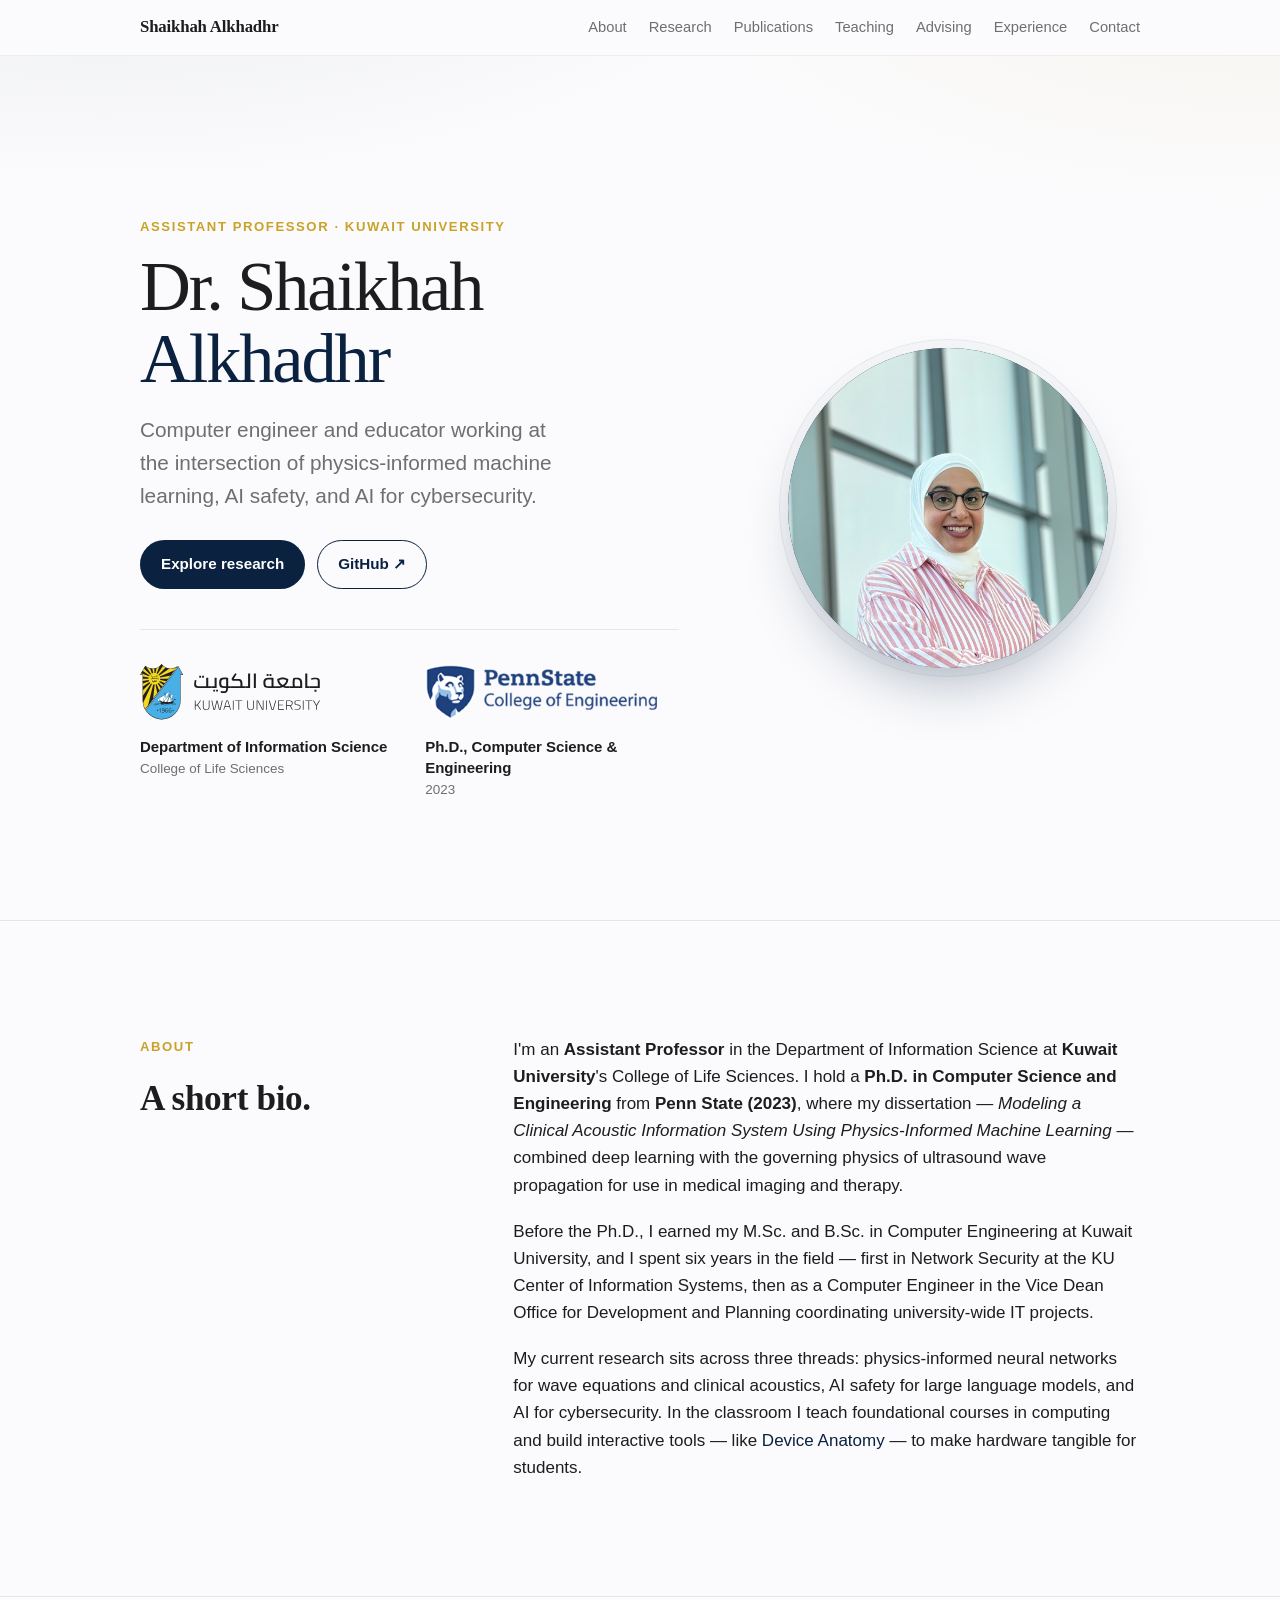
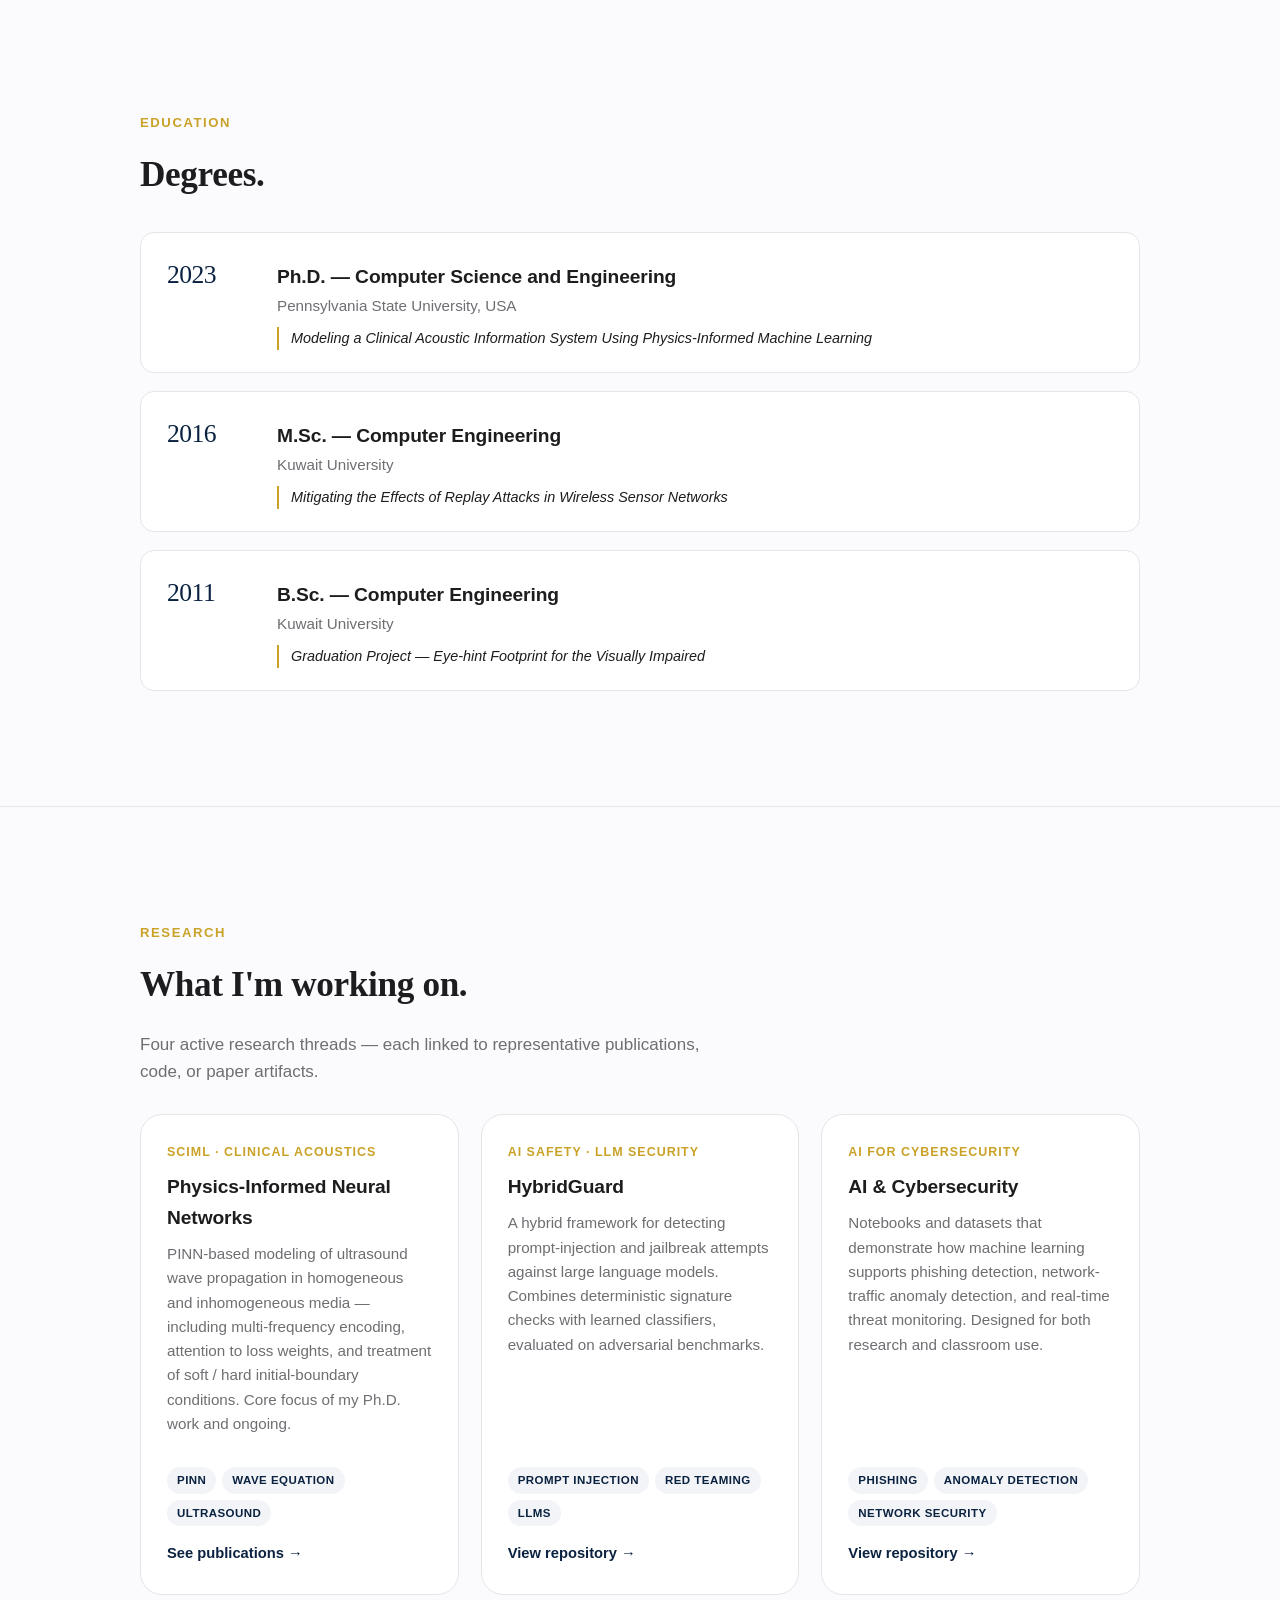
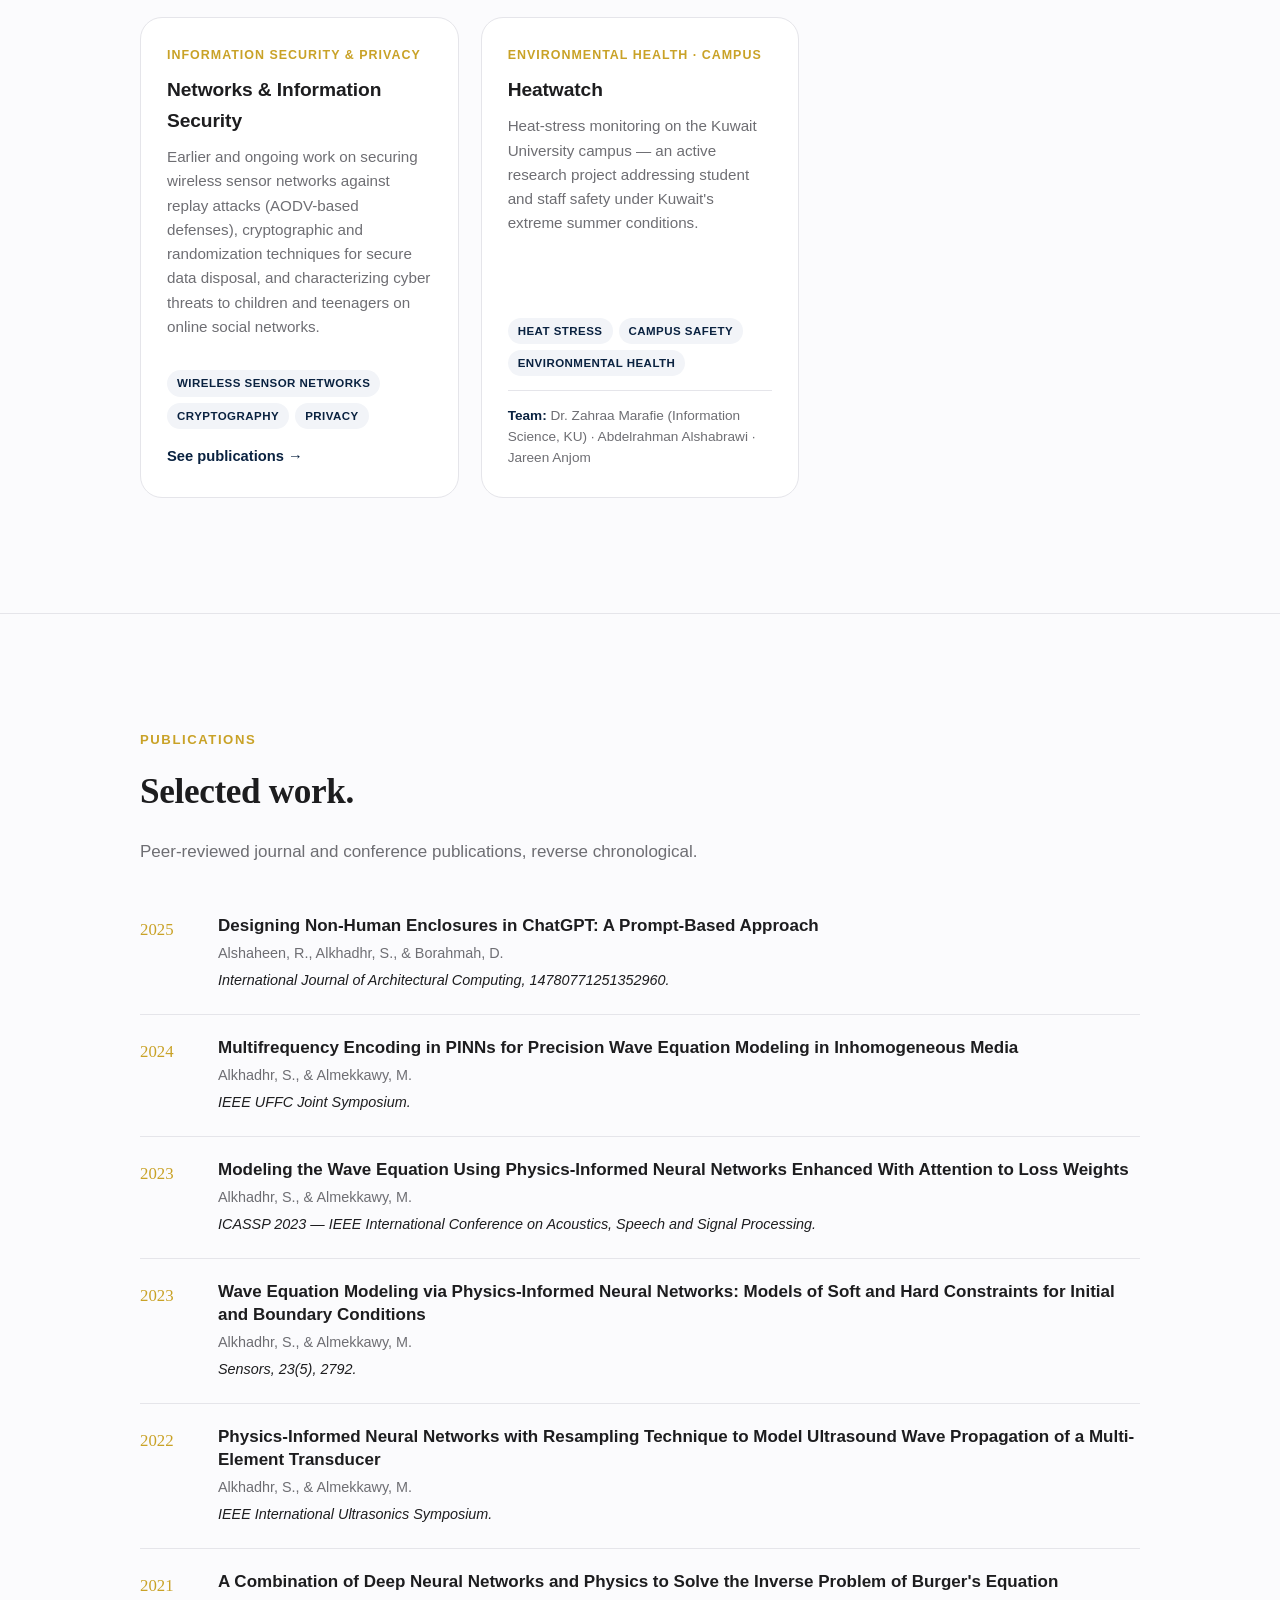
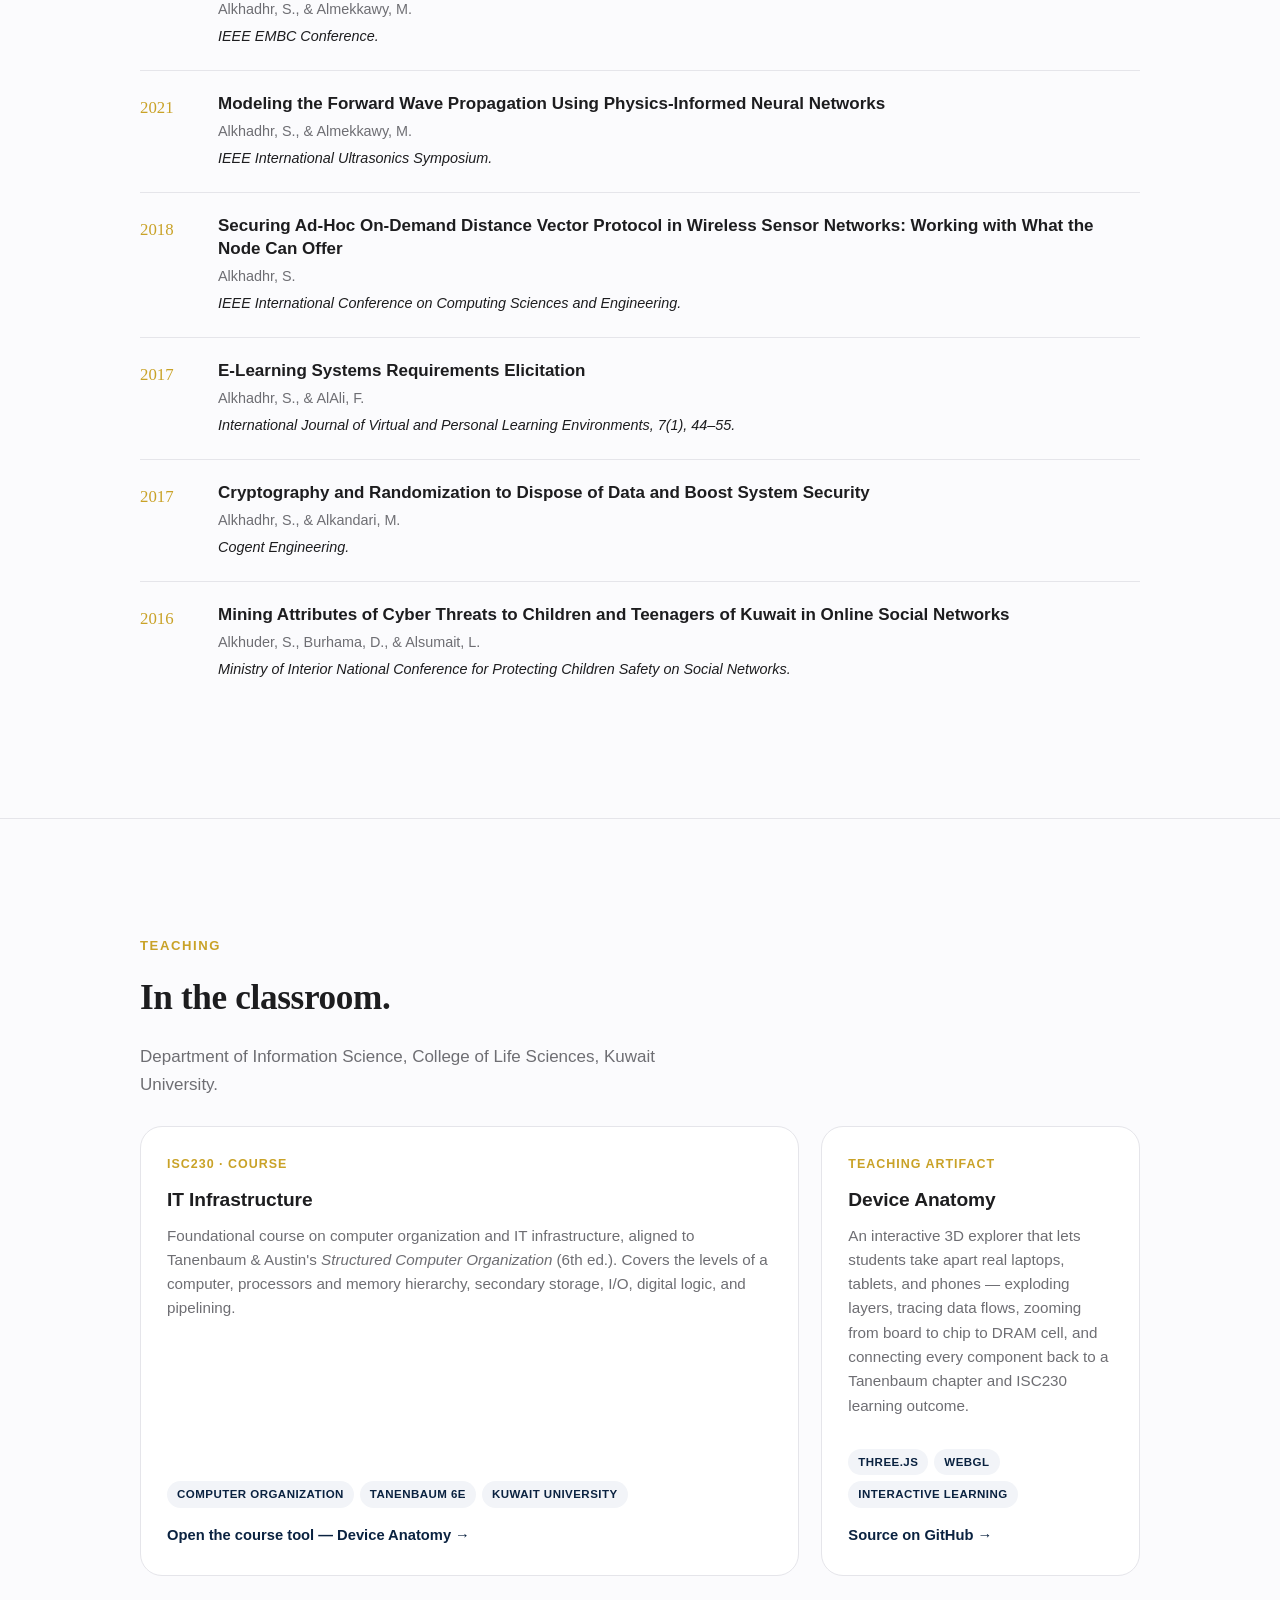
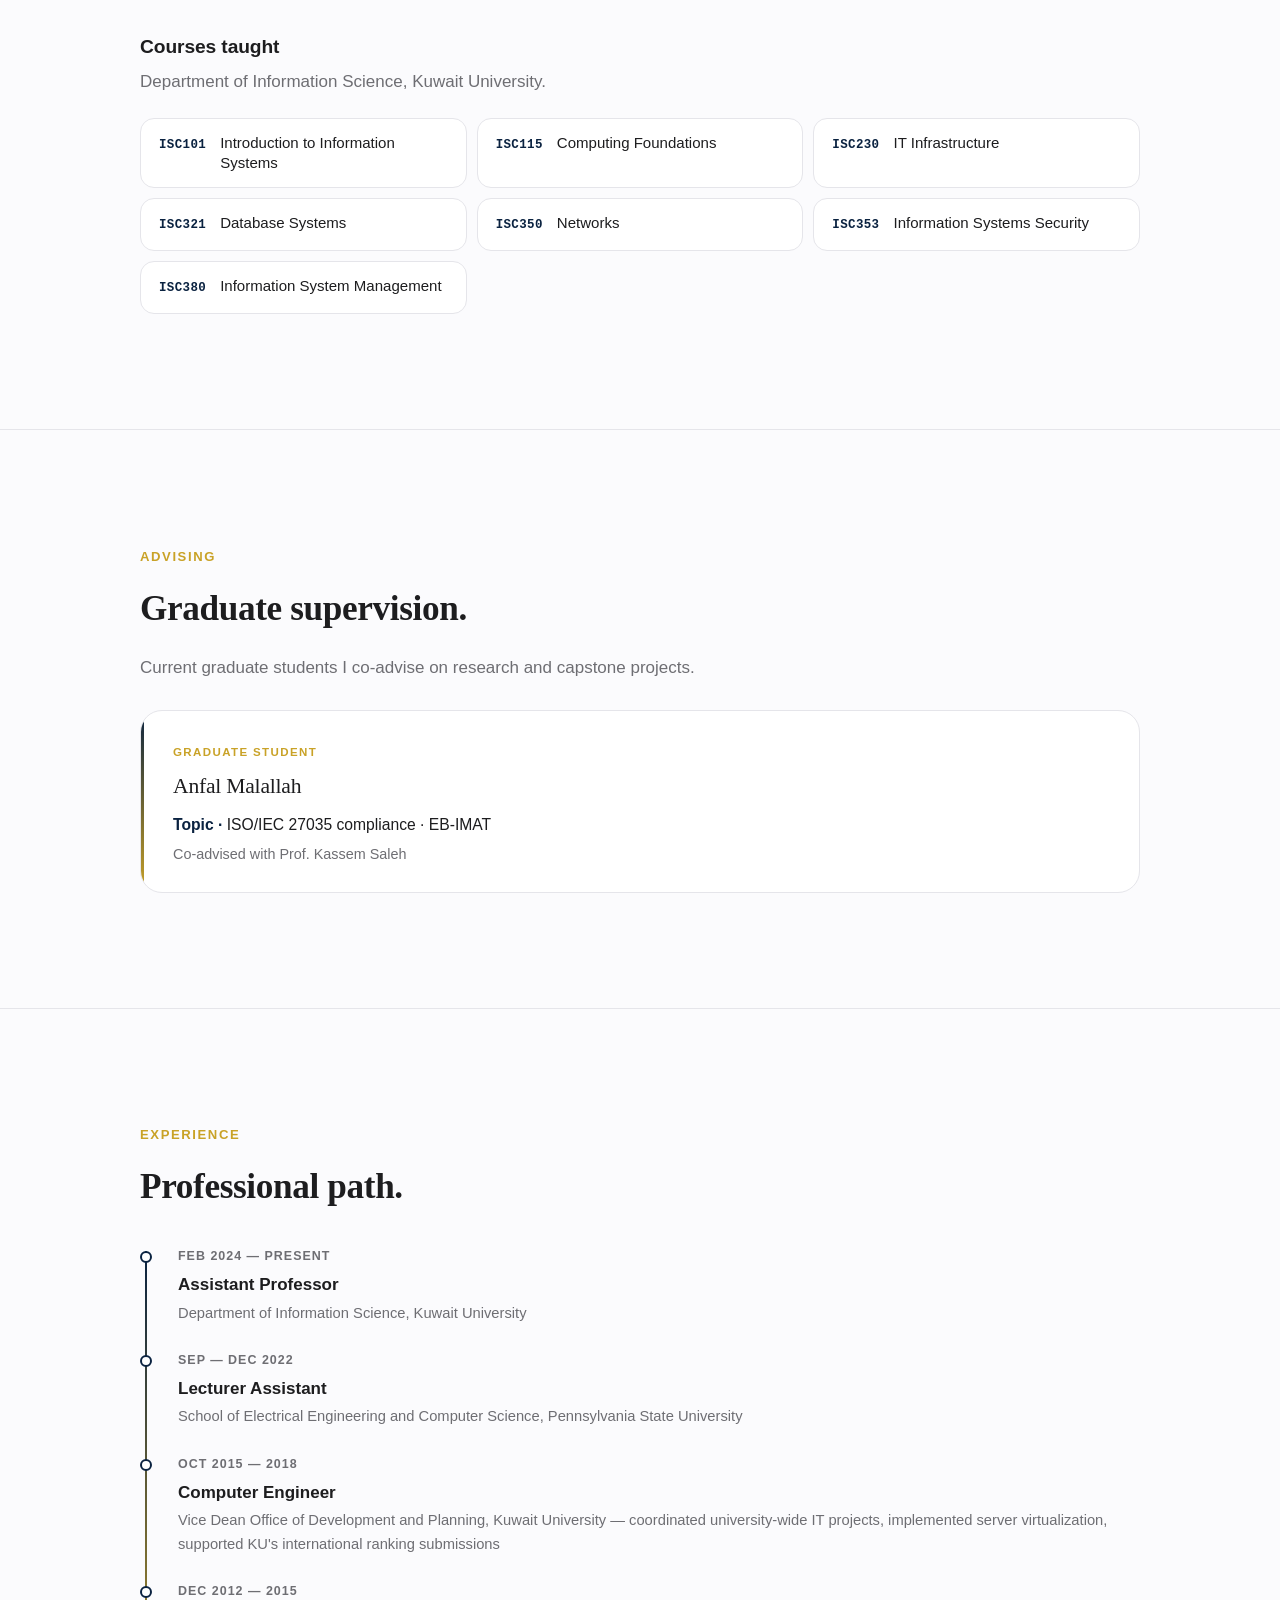
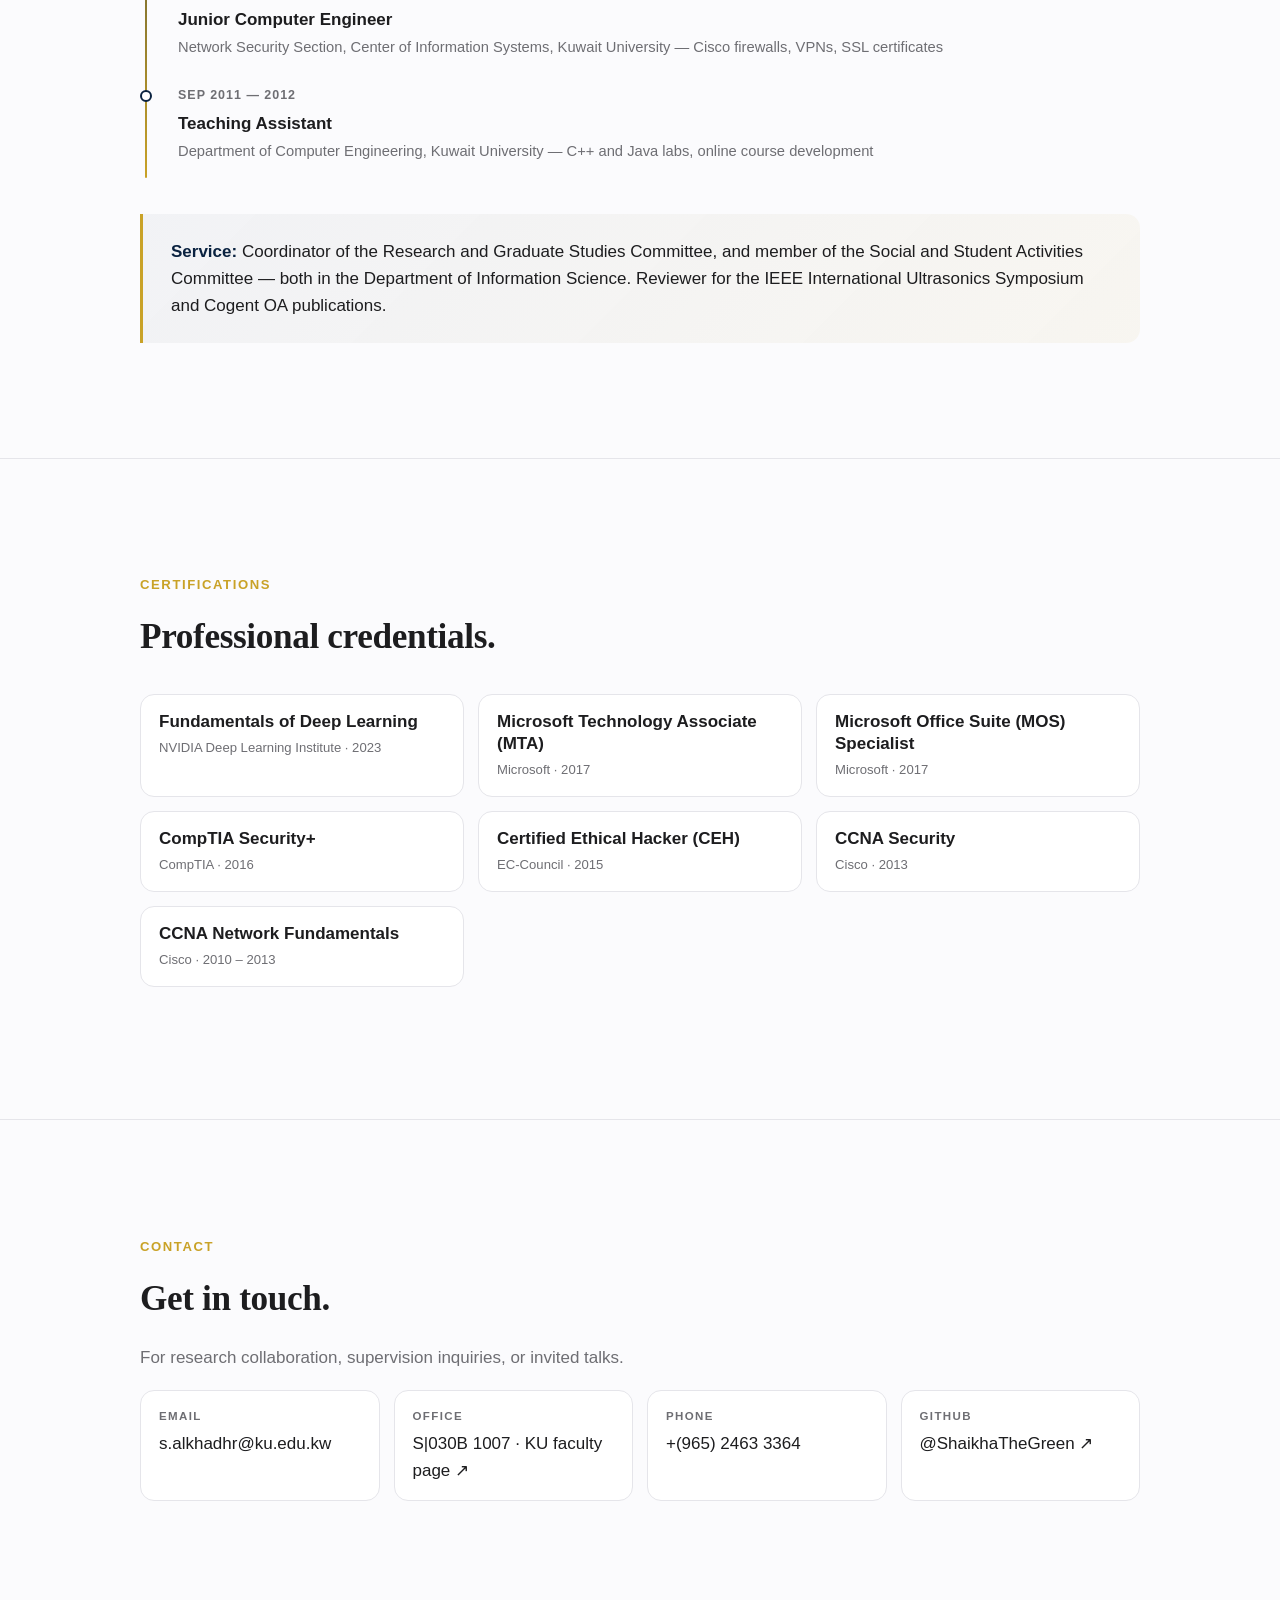
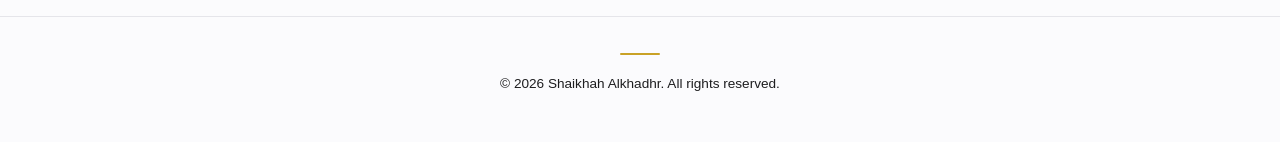
==== commit 6b586e3e: "design(hero): restructure affiliations as 2-column 'logo-above-text' grid The prior 'logo-left, text" ====
--- a/index.html
+++ b/index.html
@@ -51,21 +51,21 @@
 
         <div class="affiliations">
           <div class="affiliation">
-            <div class="logo-cell">
+            <div class="affil-mark">
               <img class="affil-logo" src="assets/img/ku-lockup.svg?v=3" alt="Kuwait University" width="244" height="76">
             </div>
-            <div class="role">
-              <strong>Department of Information Science</strong>
-              <span class="muted">College of Life Sciences</span>
+            <div class="affil-text">
+              <span class="role">Department of Information Science</span>
+              <span class="meta">College of Life Sciences</span>
             </div>
           </div>
           <div class="affiliation">
-            <div class="logo-cell">
+            <div class="affil-mark">
               <img class="affil-logo" src="assets/img/psu-coe-lockup.png" alt="Penn State College of Engineering" width="306" height="74">
             </div>
-            <div class="role">
-              <strong>Ph.D., Computer Science &amp; Engineering</strong>
-              <span class="muted">2023</span>
+            <div class="affil-text">
+              <span class="role">Ph.D., Computer Science &amp; Engineering</span>
+              <span class="meta">2023</span>
             </div>
           </div>
         </div>
--- a/assets/css/style.css
+++ b/assets/css/style.css
@@ -229,24 +229,27 @@
   letter-spacing: -0.04em;
 }
 
-/* ---------- Affiliations strip ---------- */
+/* ---------- Affiliations strip ----------
+   Designed as two stacked blocks per column: logo on top in a fixed-
+   height "mark zone" so both logos share a baseline; role text below.
+   Two-column grid on desktop, single column on narrow screens.        */
 .affiliations {
+  display: grid;
+  grid-template-columns: repeat(2, 1fr);
+  column-gap: 32px;
+  row-gap: 26px;
+  margin-top: 40px;
+  padding-top: 32px;
+  border-top: 1px solid var(--line);
+}
+.affiliation {
   display: flex;
   flex-direction: column;
-  gap: 18px;
-  margin-top: 36px;
-  padding-top: 28px;
-  border-top: 1px solid var(--line);
-}
-.affiliation {
-  display: flex;
-  align-items: center;
-  gap: 24px;
-}
-.affiliation .logo-cell {
-  flex: none;
-  width: 200px;
-  height: 56px;
+  gap: 14px;
+  min-width: 0;
+}
+.affiliation .affil-mark {
+  height: 60px;
   display: flex;
   align-items: center;
   justify-content: flex-start;
@@ -259,30 +262,26 @@
   object-fit: contain;
   object-position: left center;
 }
-.affiliation .role {
+.affiliation .affil-text {
   display: flex;
   flex-direction: column;
+  gap: 3px;
   line-height: 1.4;
+}
+.affiliation .affil-text .role {
+  color: var(--ink);
+  font-weight: 600;
   font-size: .94rem;
-}
-.affiliation .role strong {
-  color: var(--ink);
-  font-weight: 600;
   letter-spacing: -0.005em;
 }
-.affiliation .role .muted {
-  color: var(--ink-mute);
-  font-size: .86rem;
-}
-@media (max-width: 720px) {
-  .affiliation { gap: 18px; }
-  .affiliation .logo-cell { width: 160px; height: 44px; }
-  .affiliation .affil-logo { max-height: 44px; }
-}
-@media (max-width: 460px) {
-  .affiliation { flex-direction: column; align-items: flex-start; gap: 8px; }
-  .affiliation .logo-cell { width: auto; height: 40px; }
-  .affiliation .affil-logo { max-height: 40px; }
+.affiliation .affil-text .meta {
+  color: var(--ink-mute);
+  font-size: .84rem;
+}
+@media (max-width: 540px) {
+  .affiliations { grid-template-columns: 1fr; row-gap: 22px; column-gap: 0; }
+  .affiliation .affil-mark { height: 50px; }
+  .affiliation .affil-logo { max-height: 46px; }
 }
 
 /* ---------- Cards ---------- */
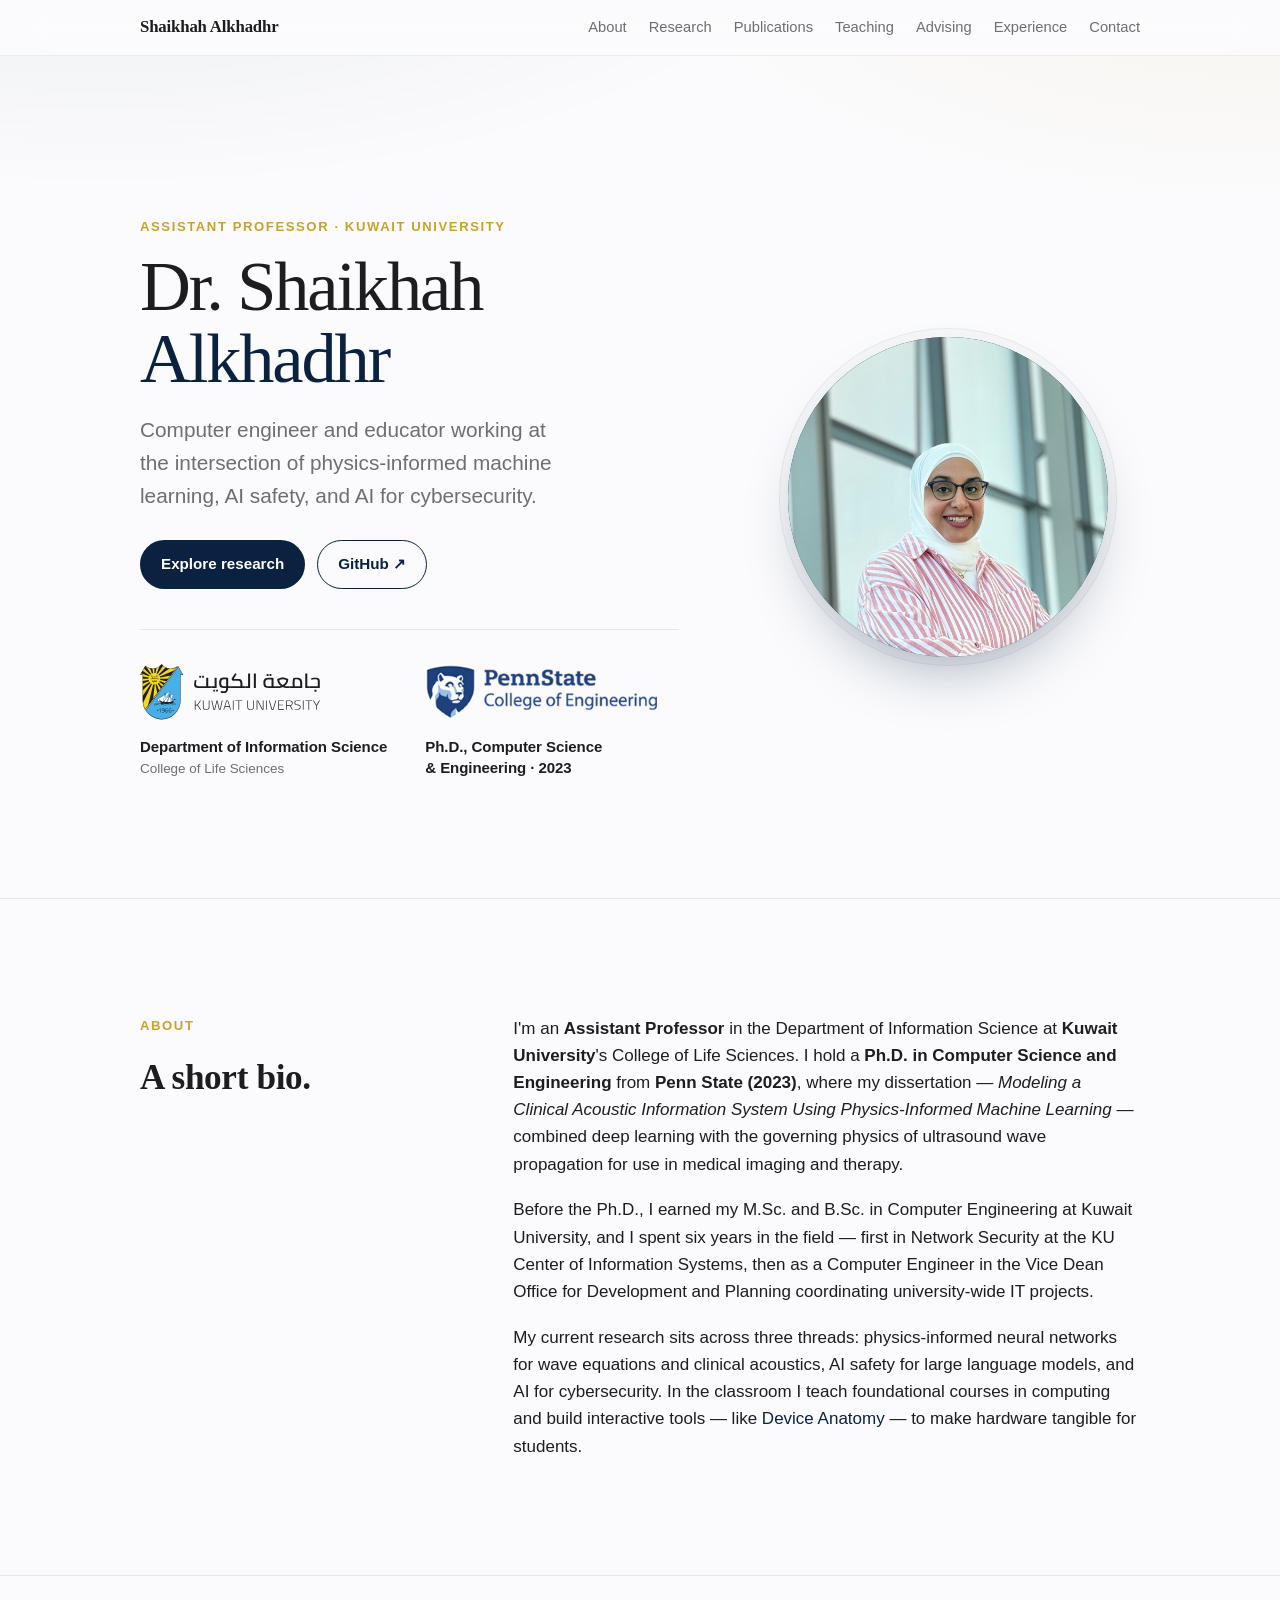
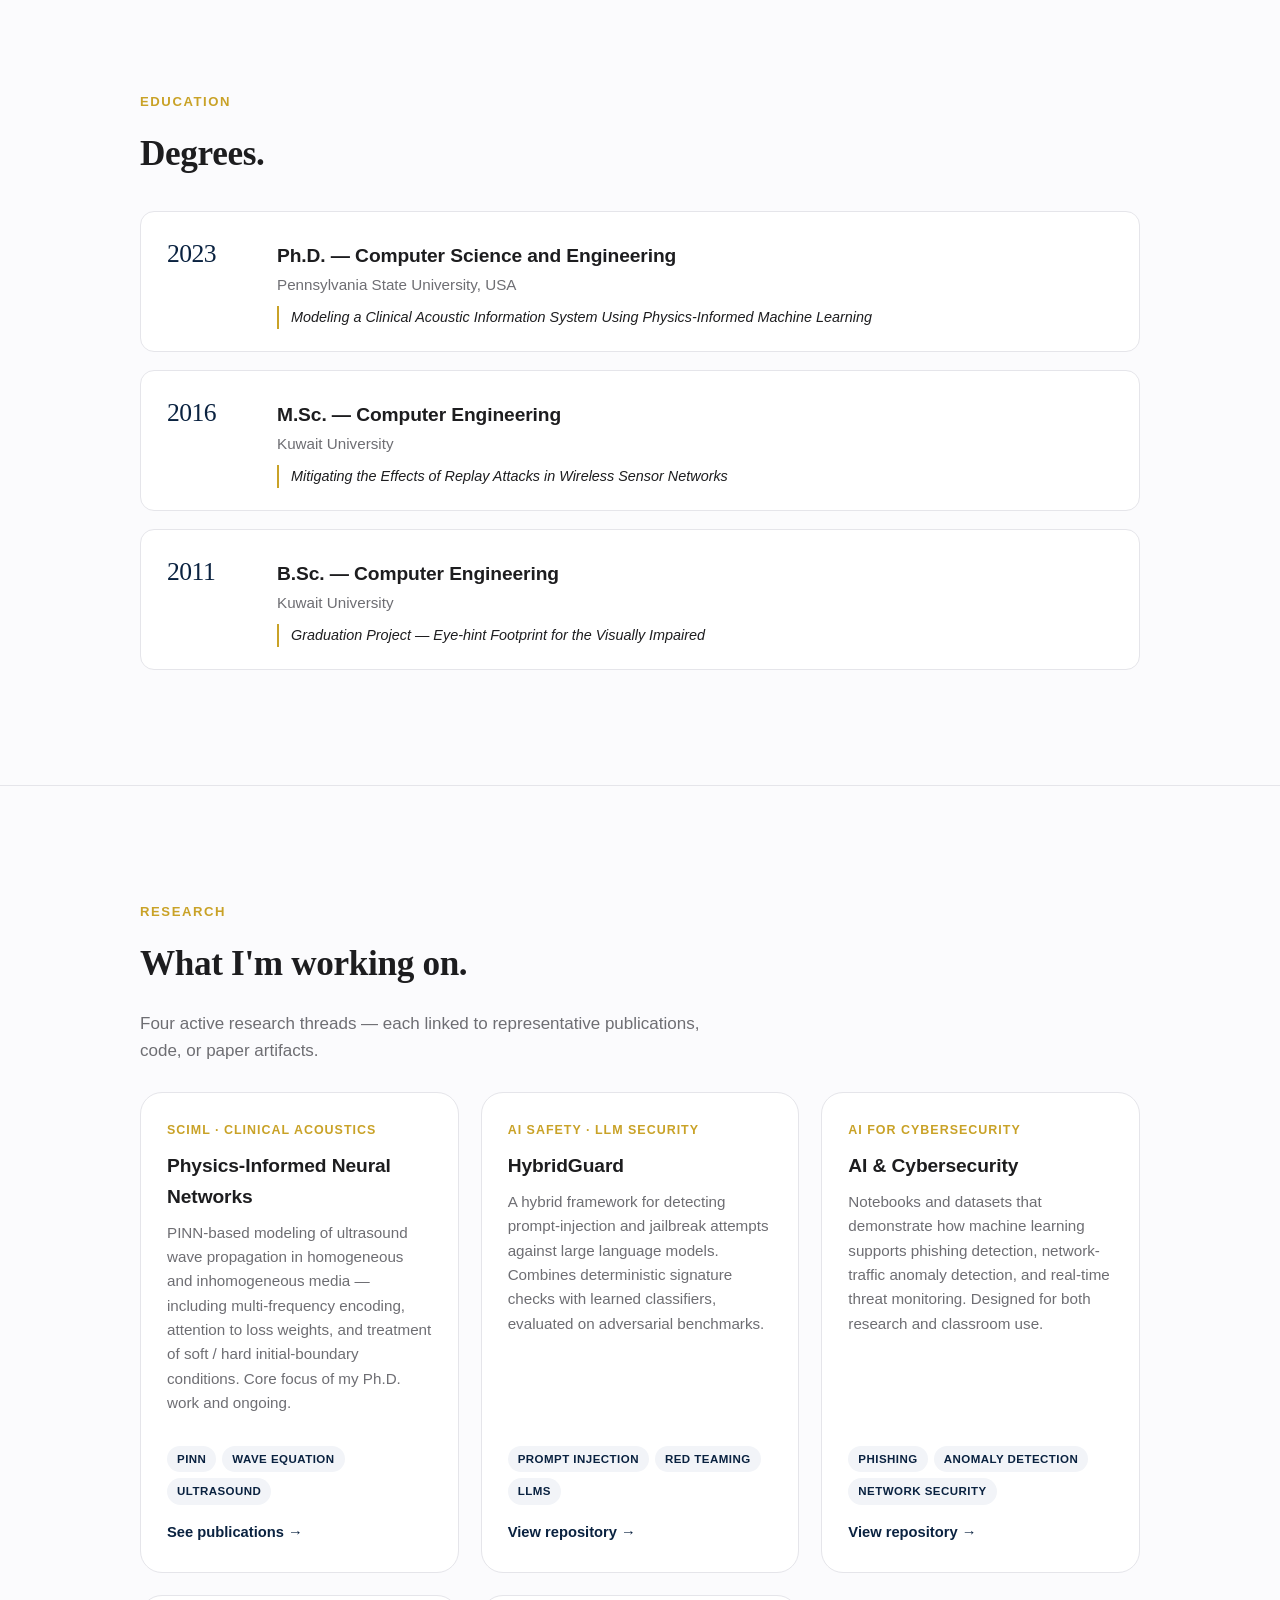
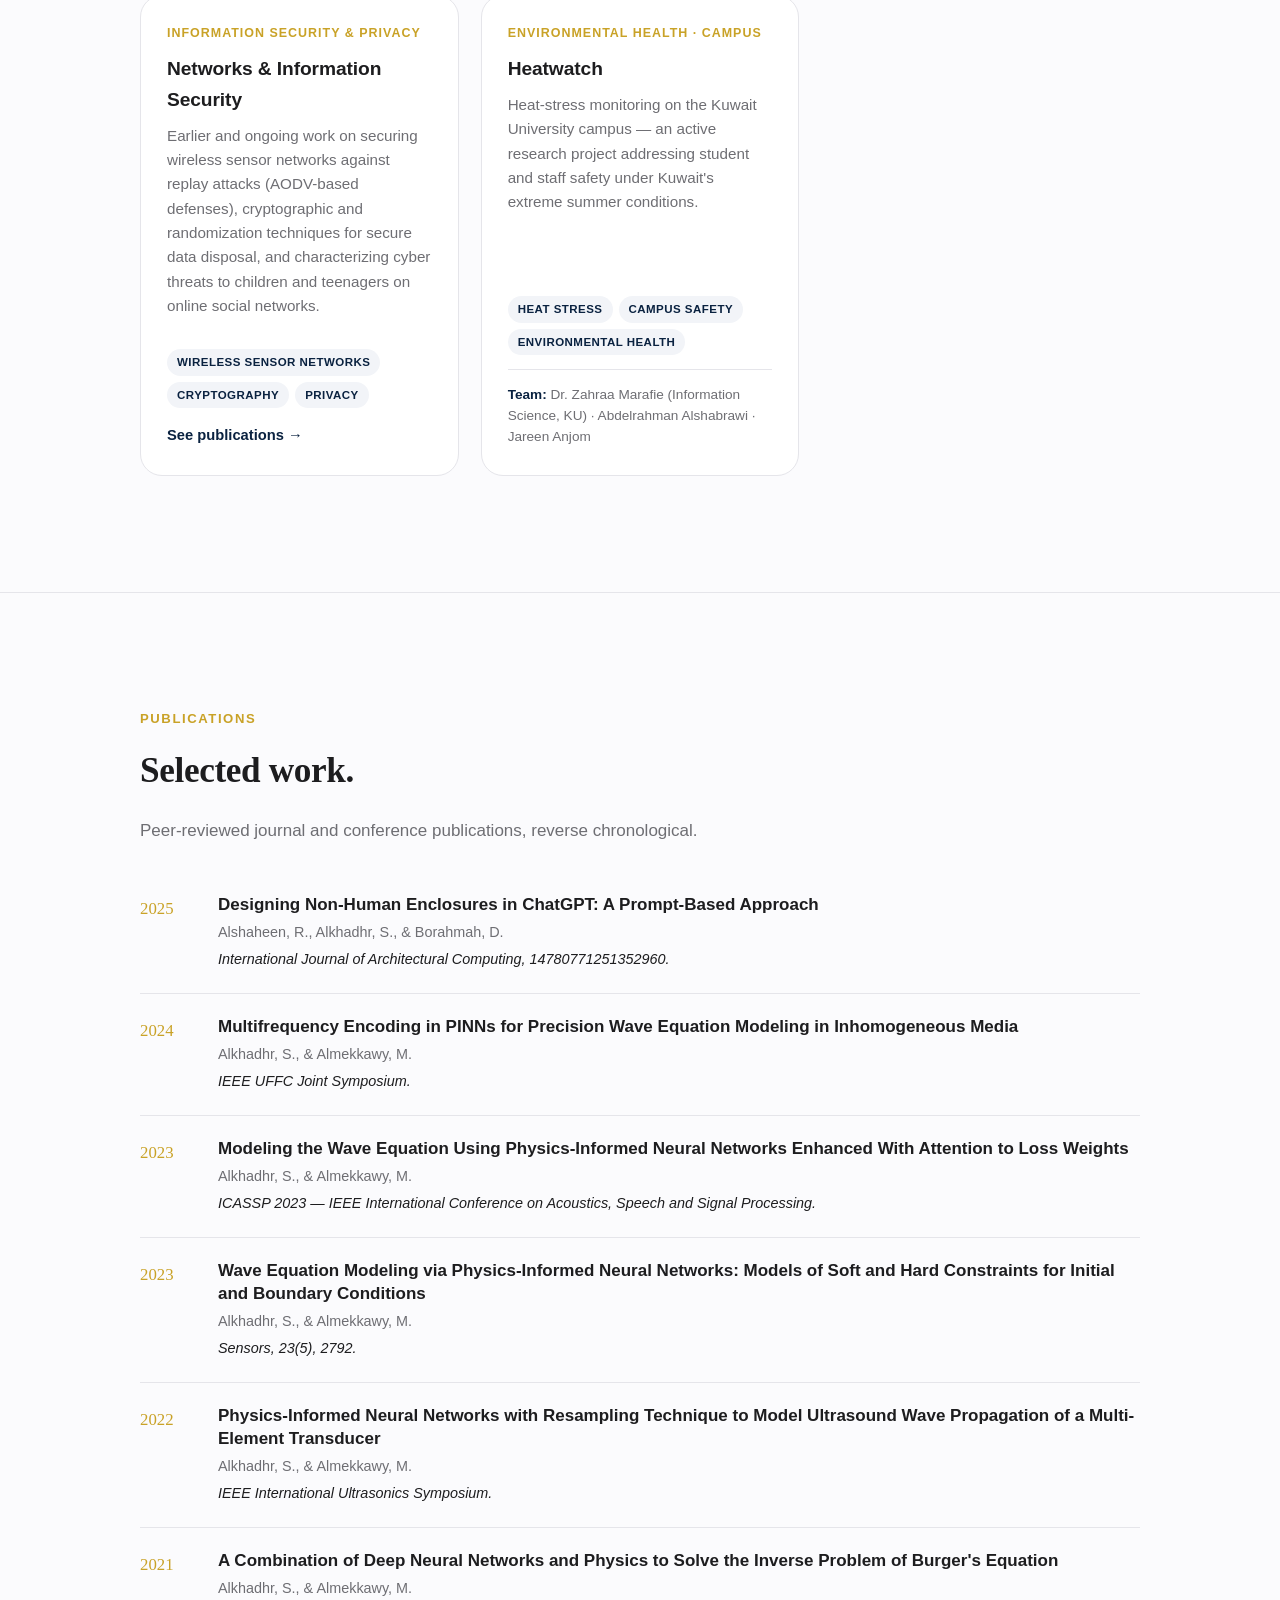
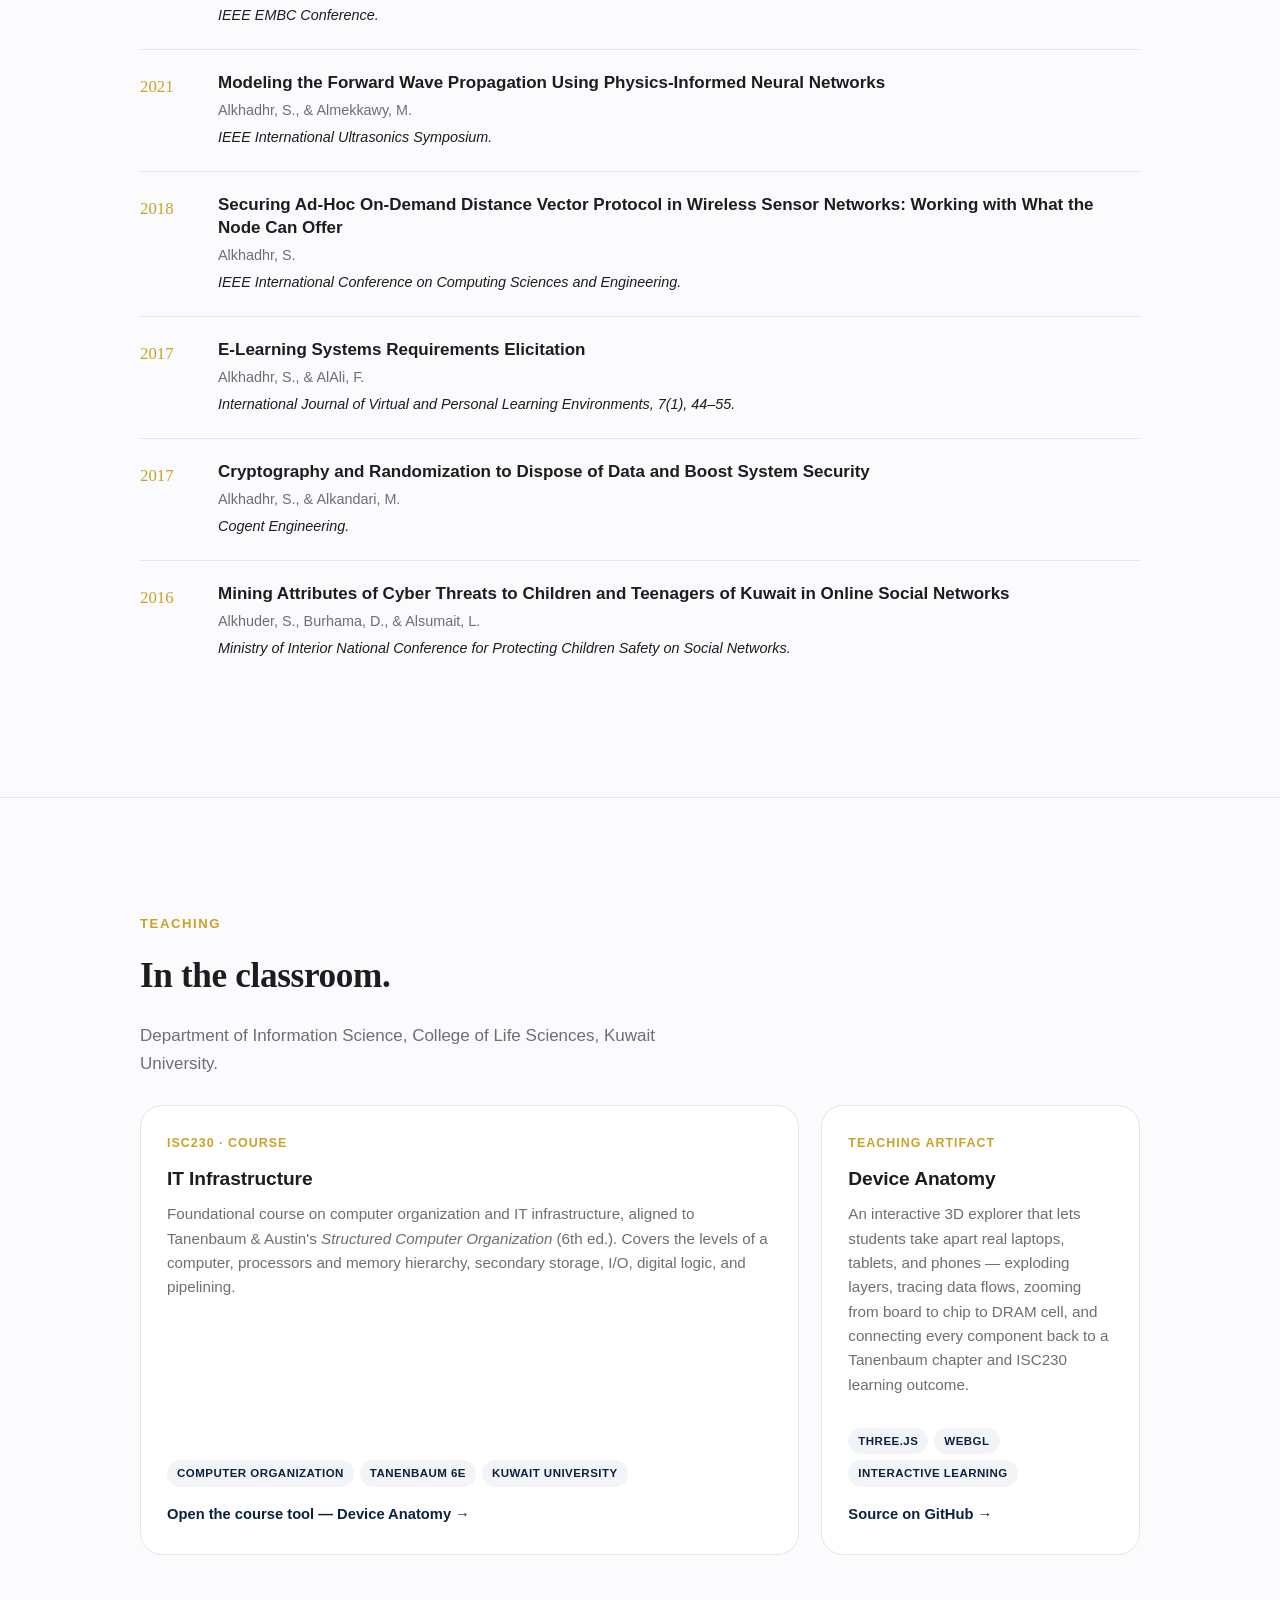
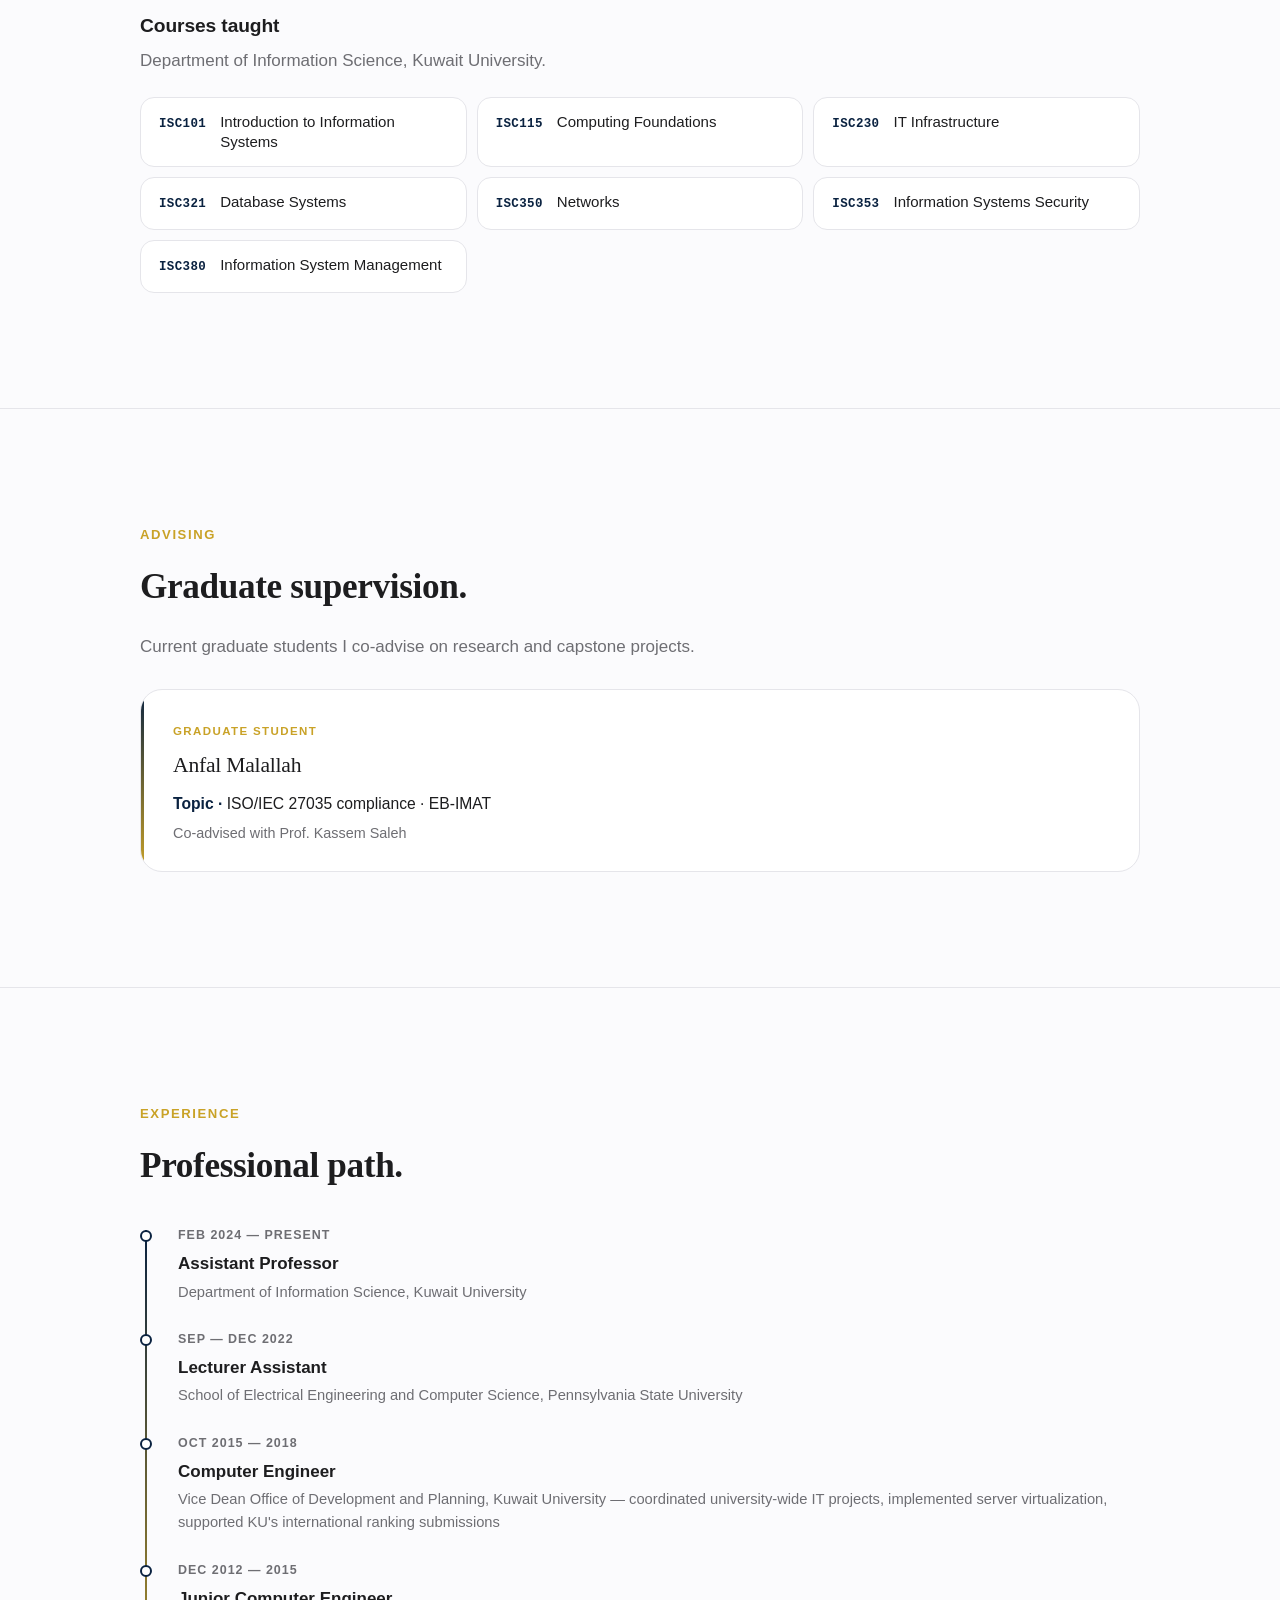
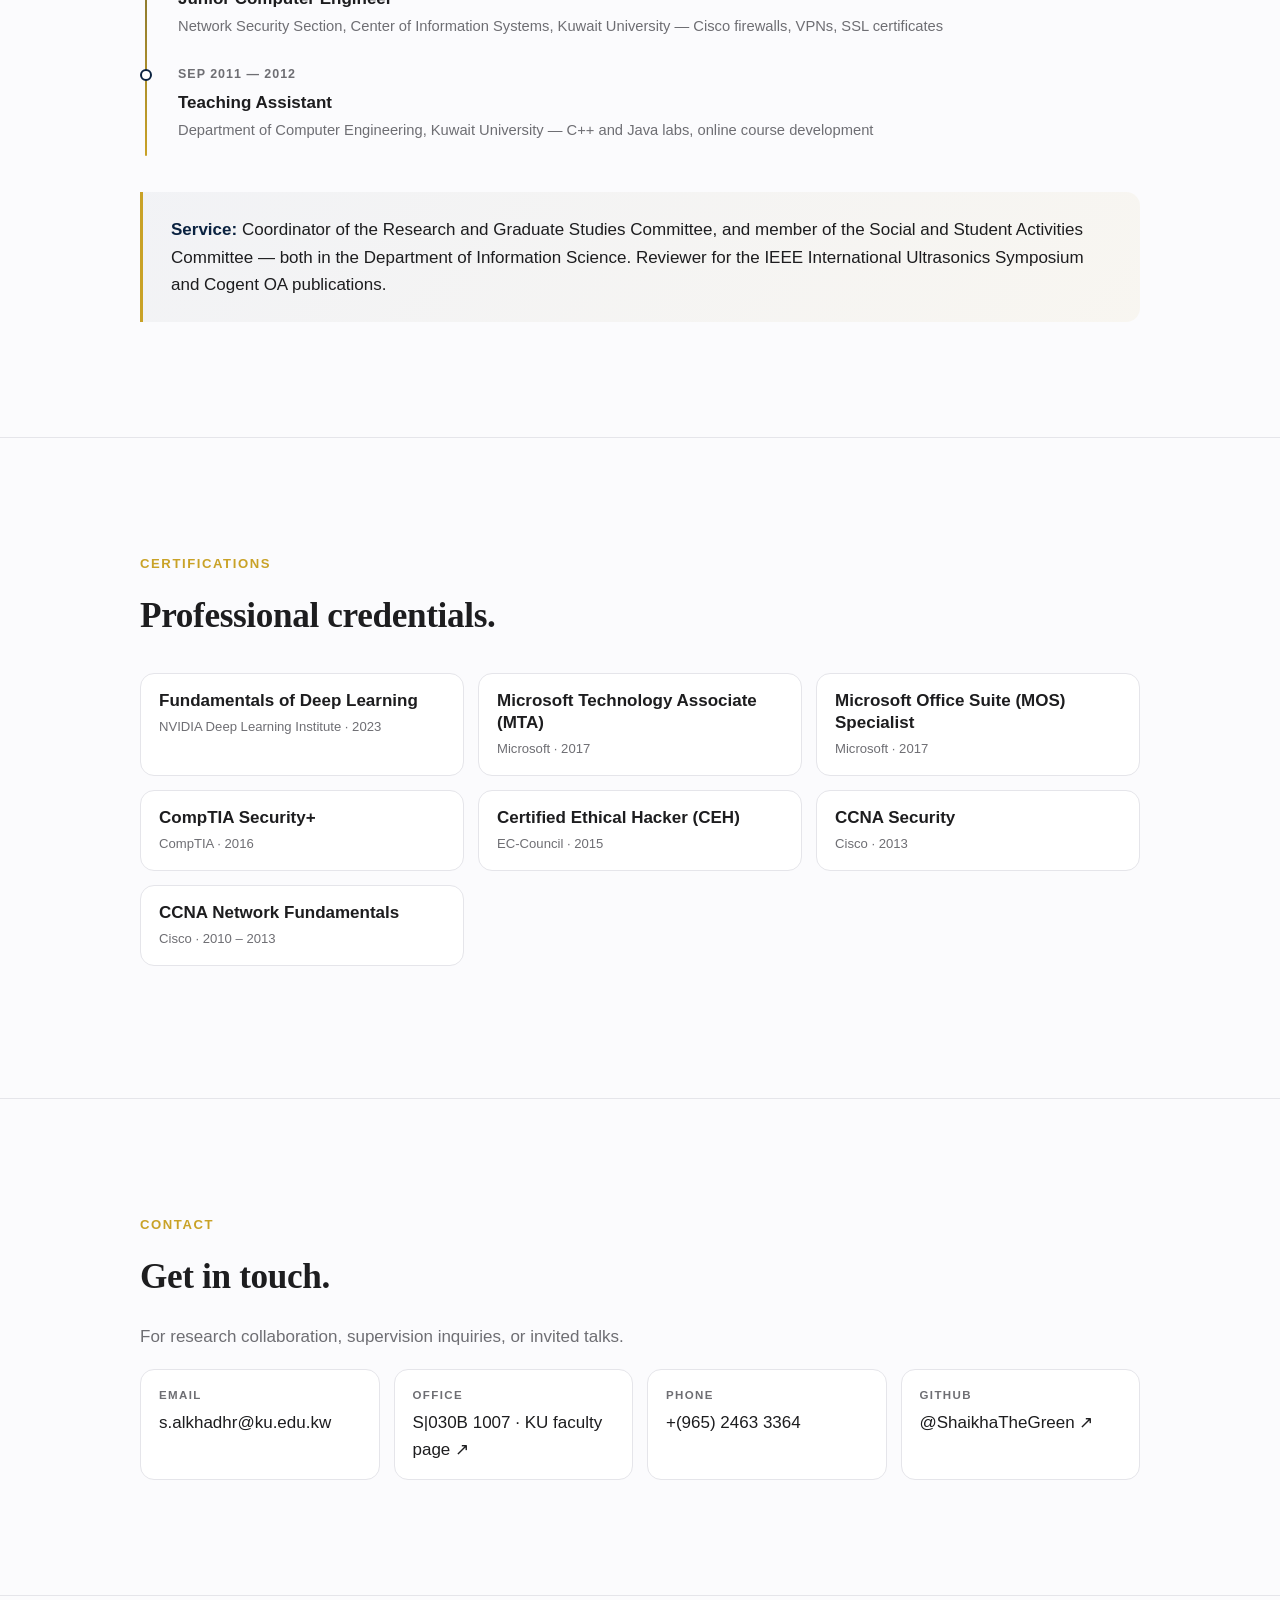
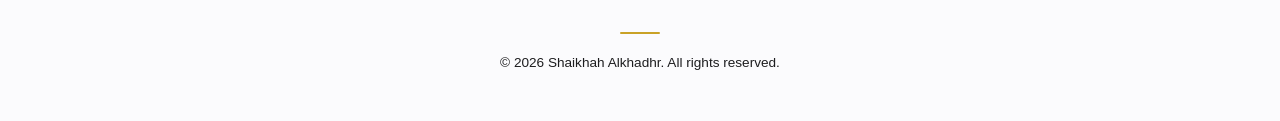
==== commit 09bc5239: "design(hero): keep PSU year inline with degree to lock 2 lines Was wrapping to 3 lines in narrow col" ====
--- a/index.html
+++ b/index.html
@@ -64,8 +64,7 @@
               <img class="affil-logo" src="assets/img/psu-coe-lockup.png" alt="Penn State College of Engineering" width="306" height="74">
             </div>
             <div class="affil-text">
-              <span class="role">Ph.D., Computer Science &amp; Engineering</span>
-              <span class="meta">2023</span>
+              <span class="role">Ph.D., Computer Science &amp;&nbsp;Engineering&nbsp;·&nbsp;2023</span>
             </div>
           </div>
         </div>
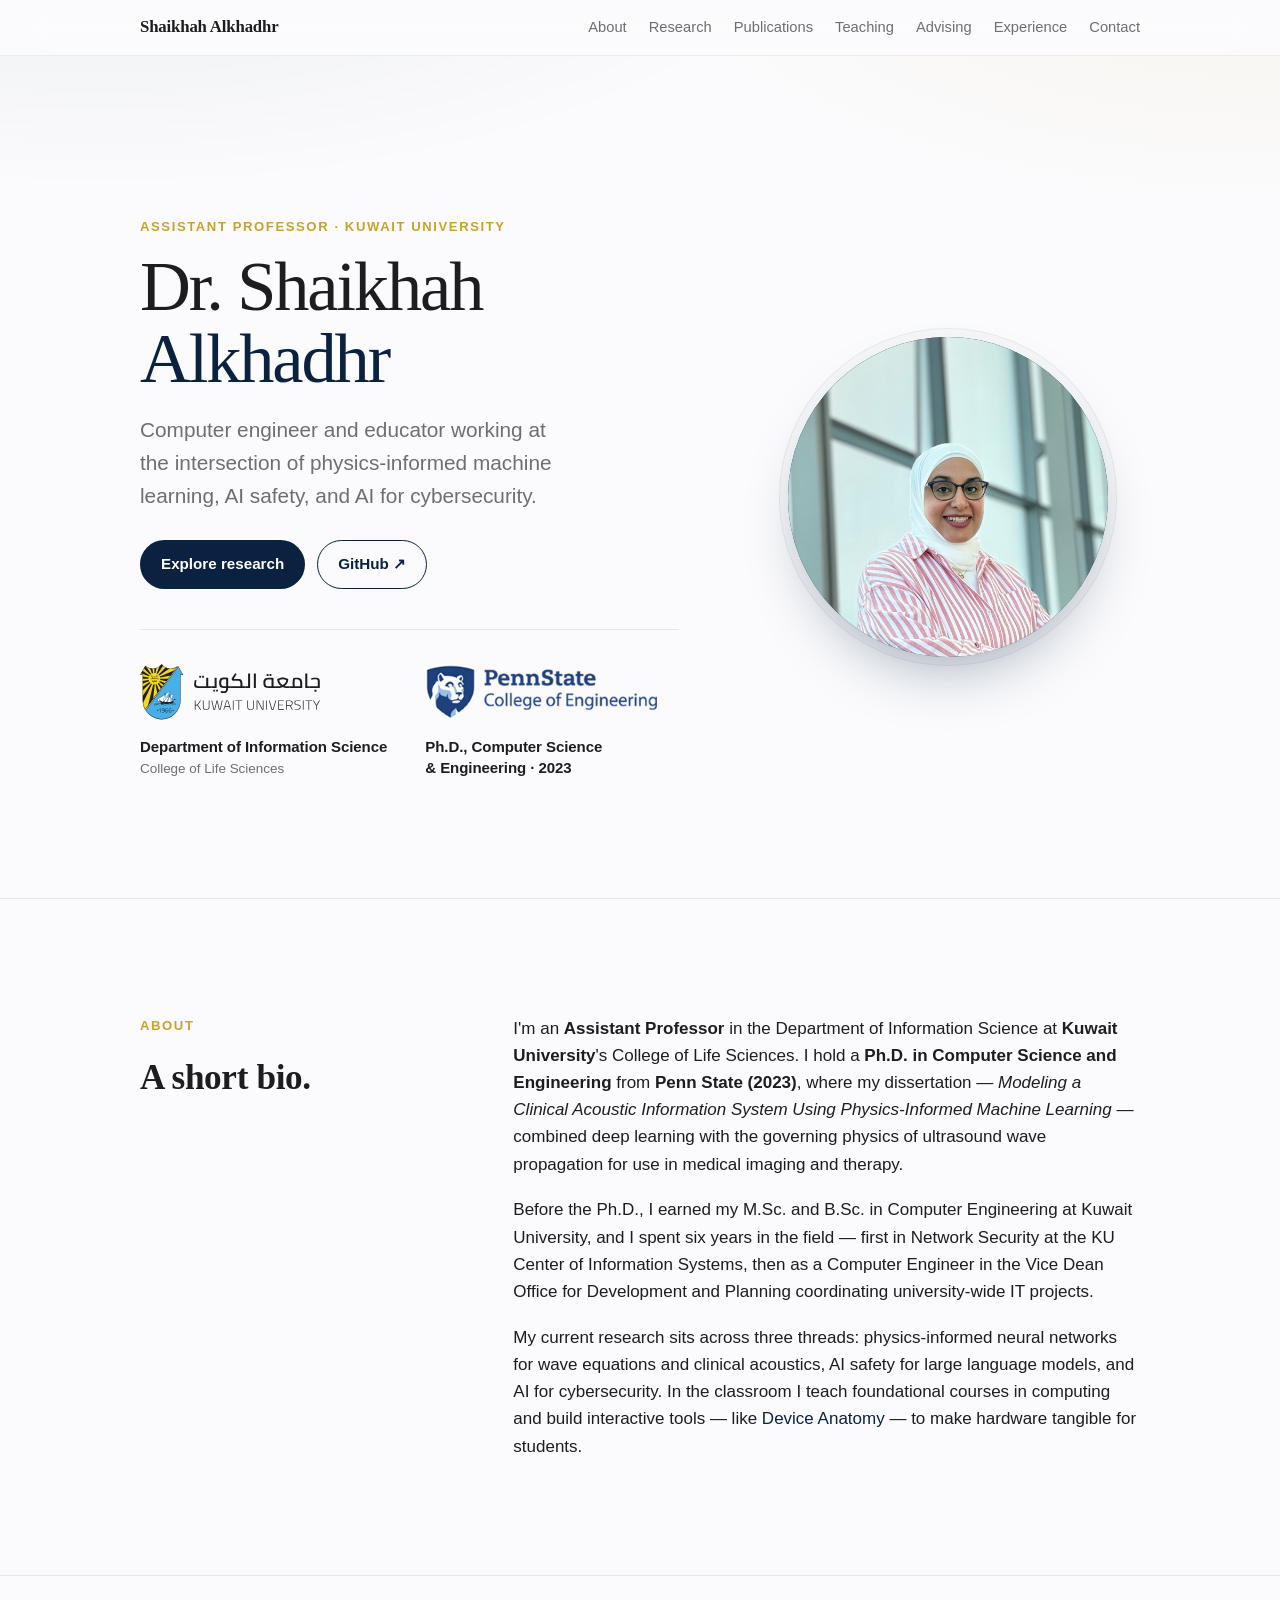
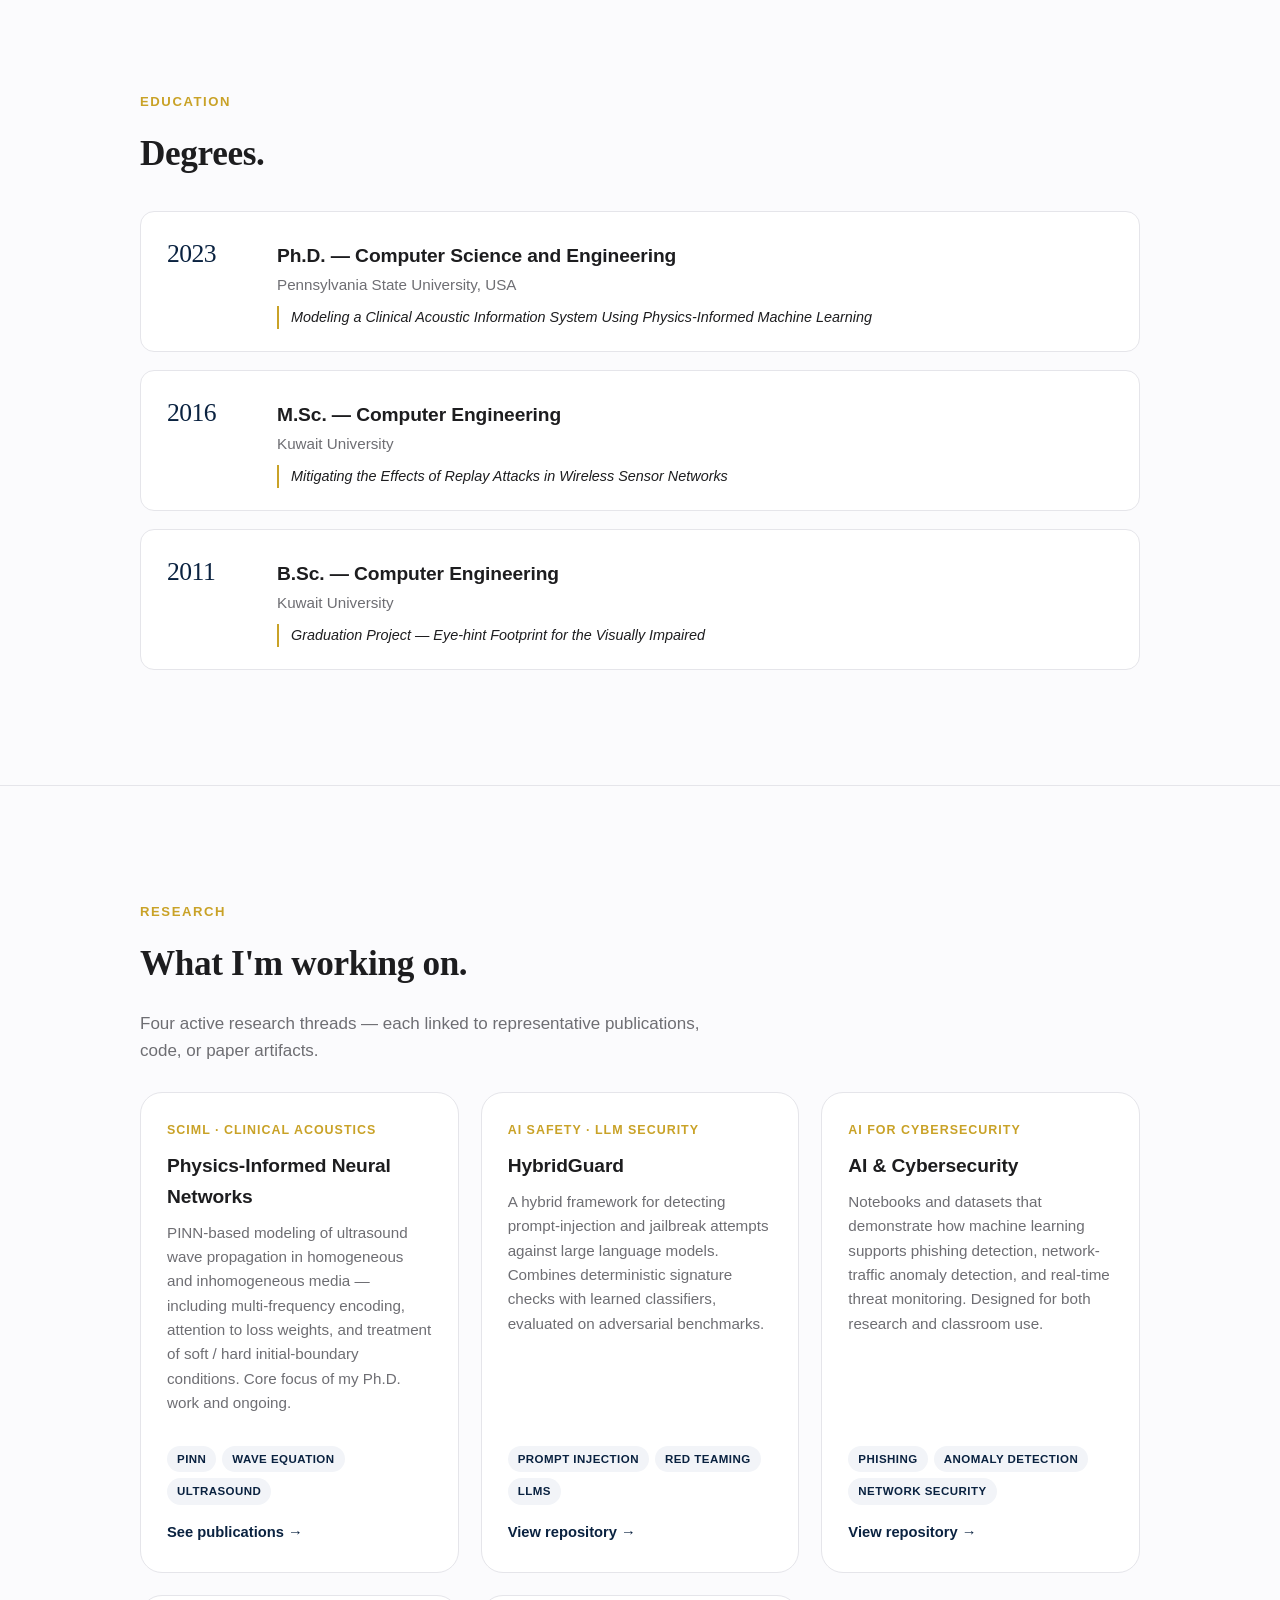
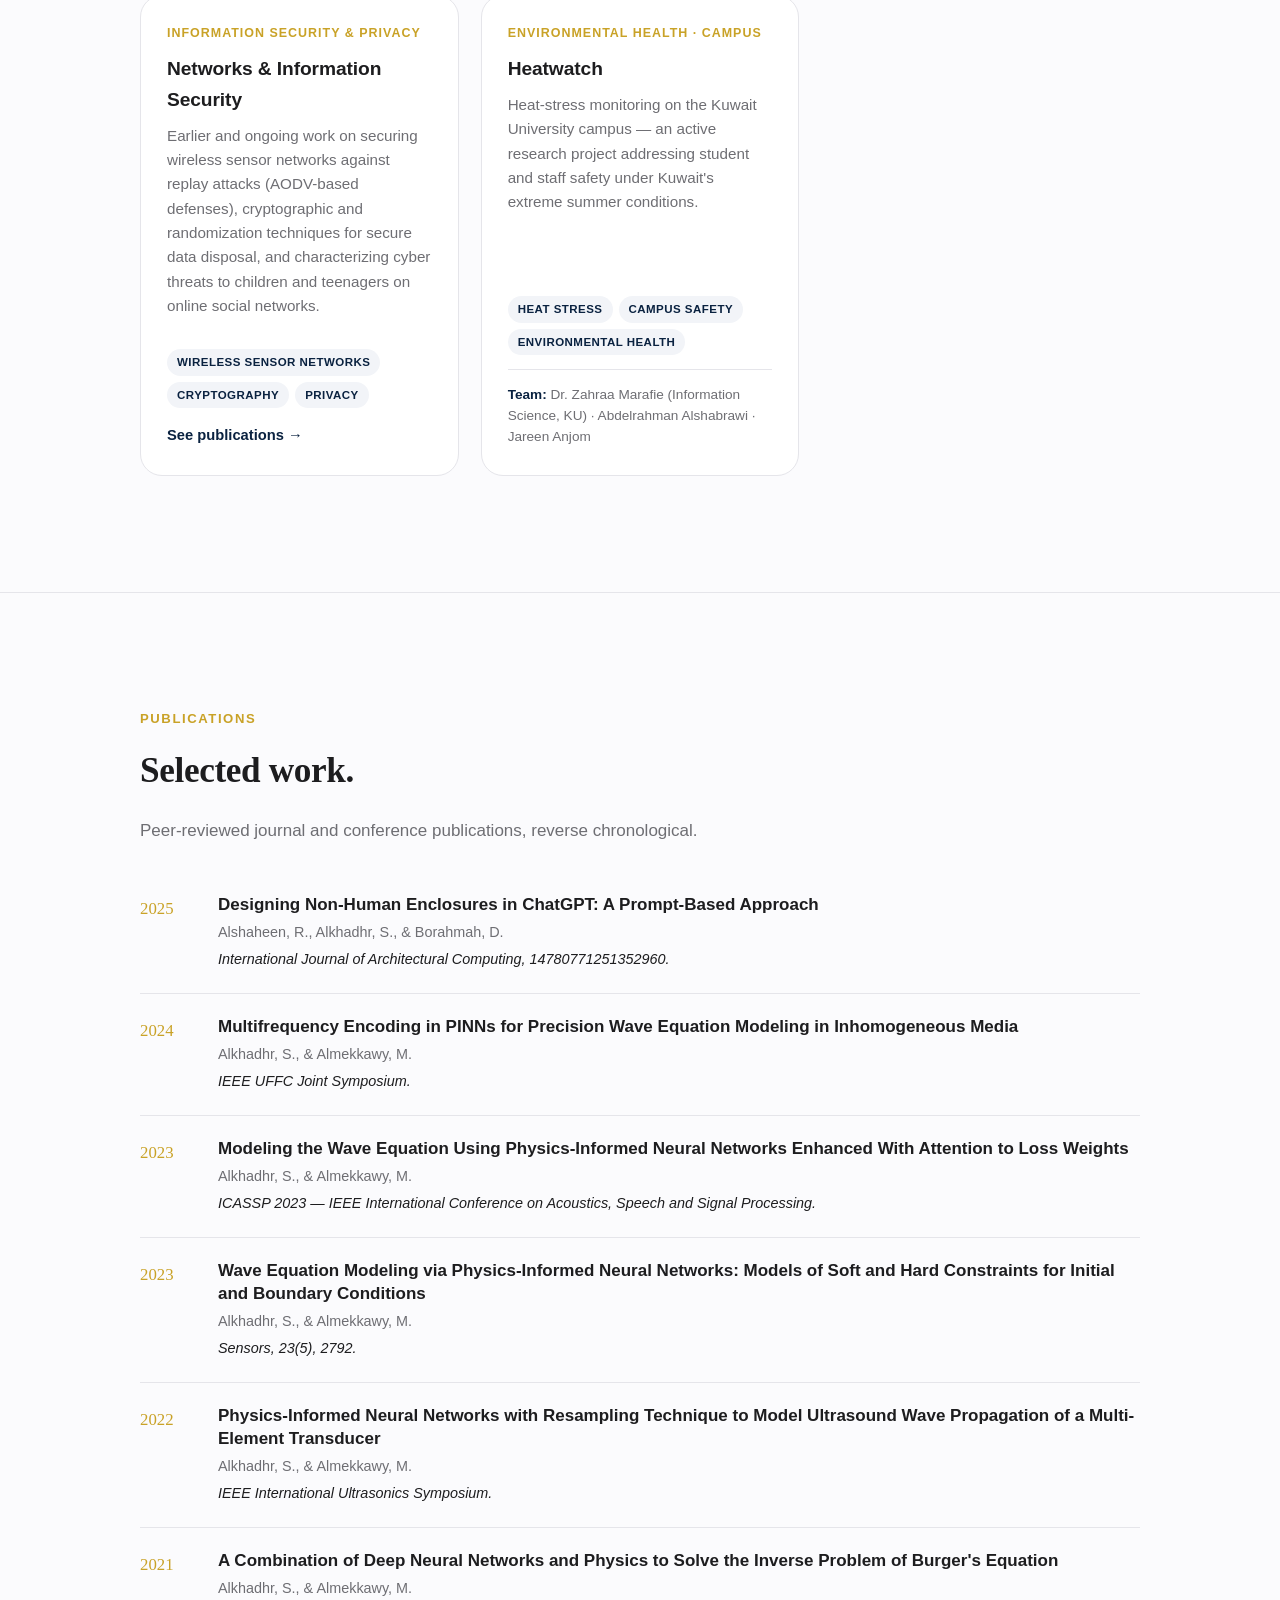
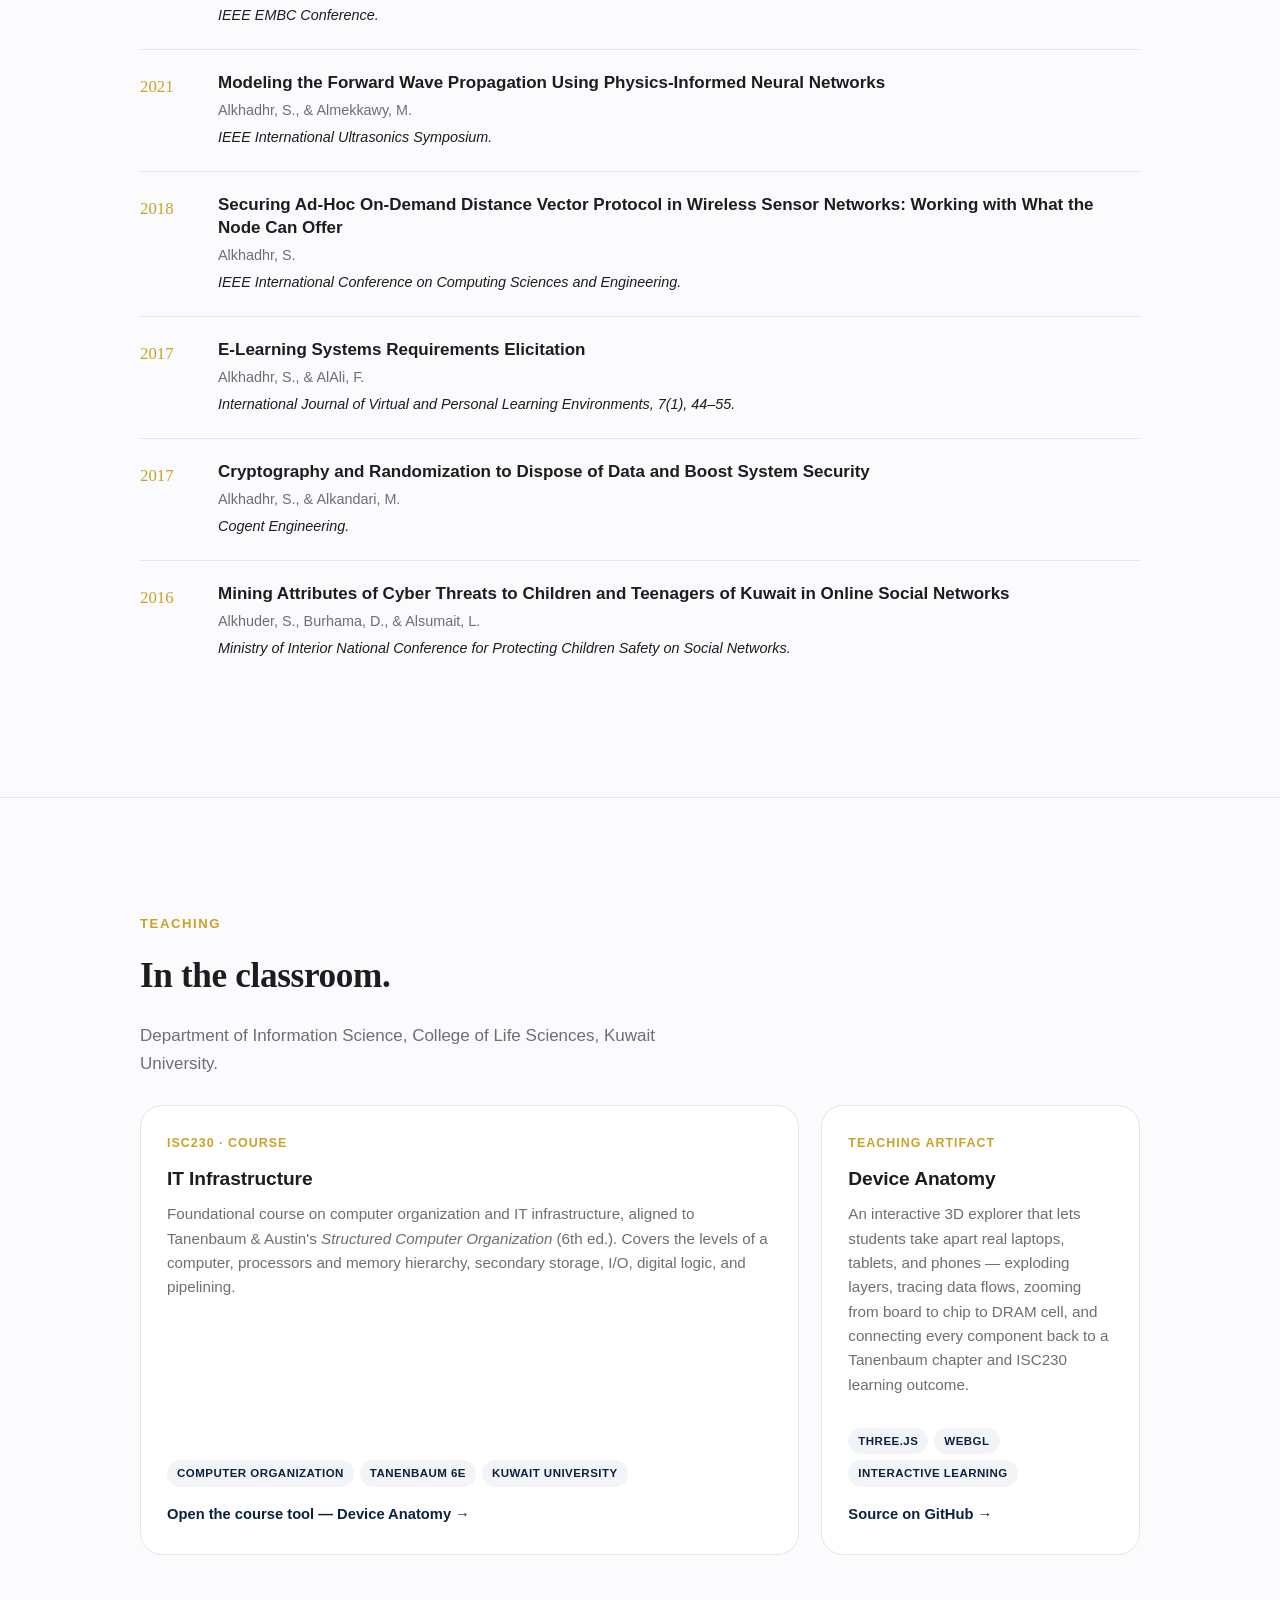
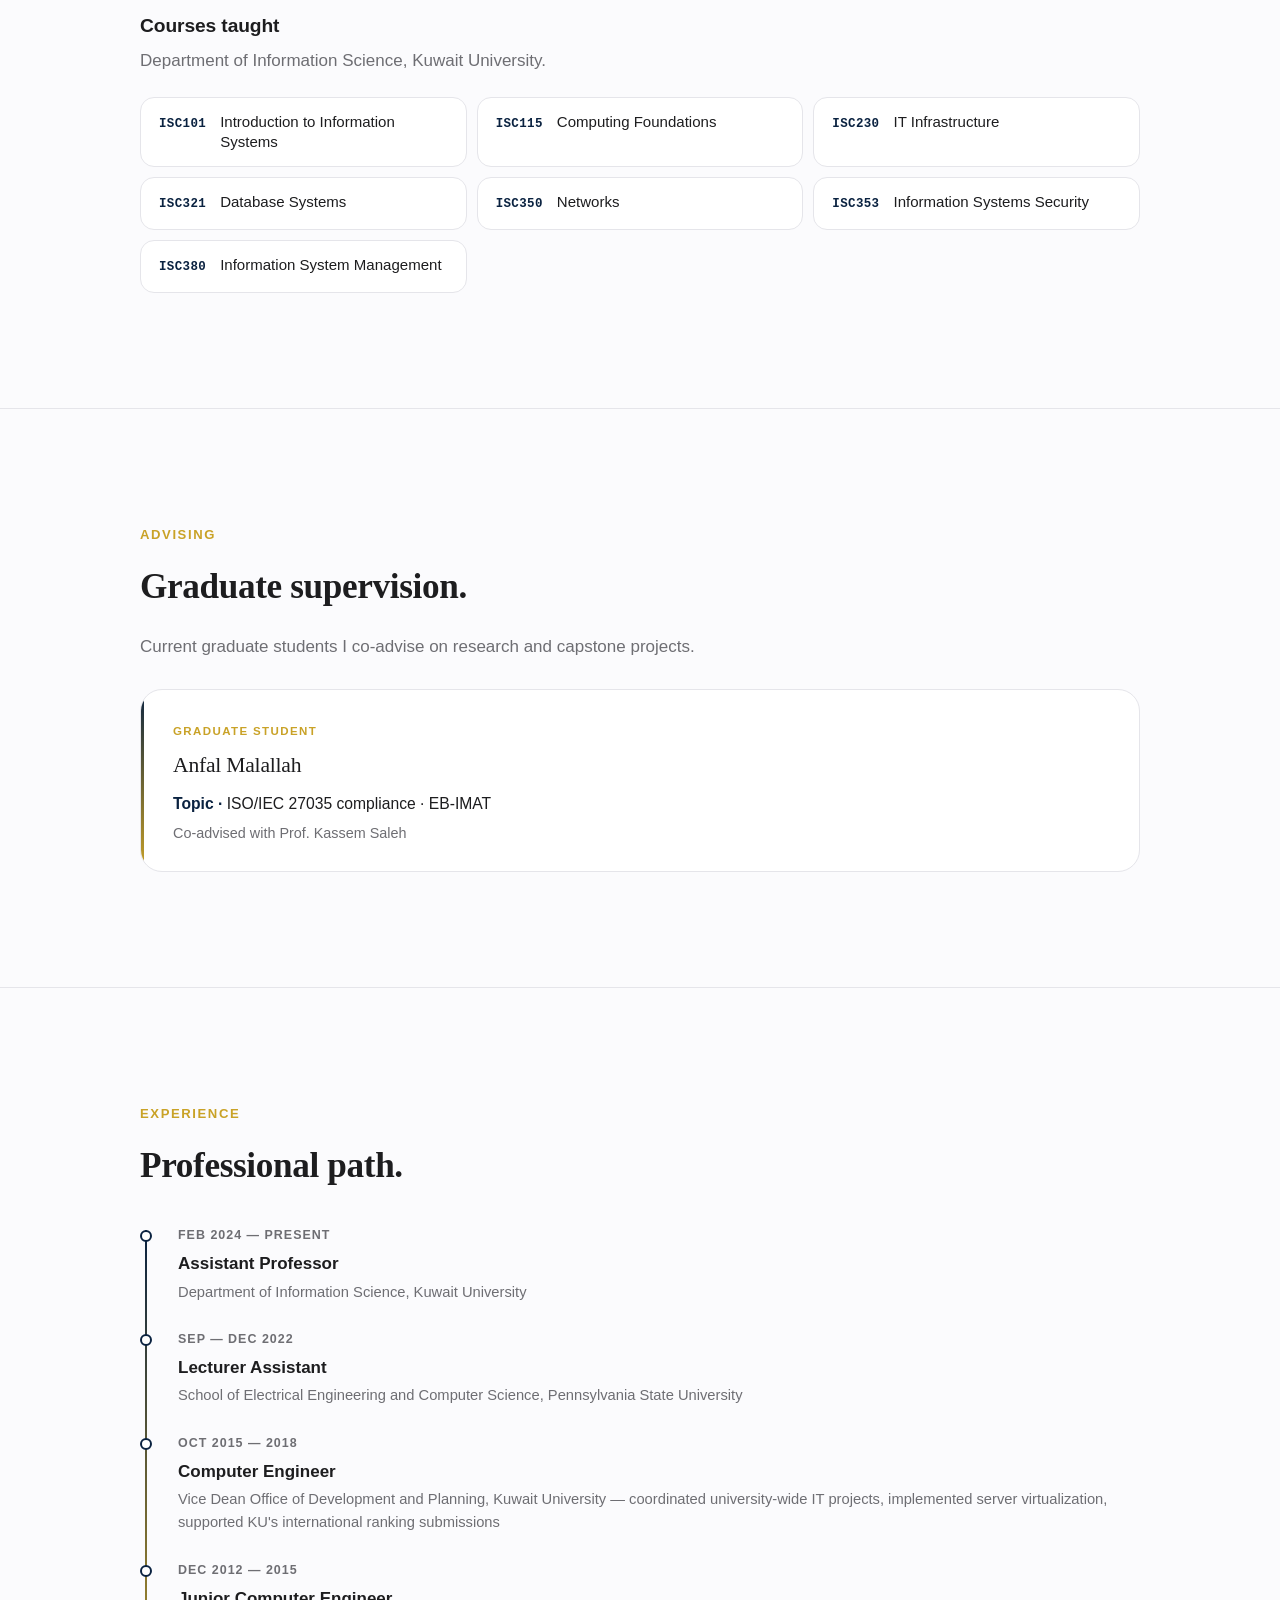
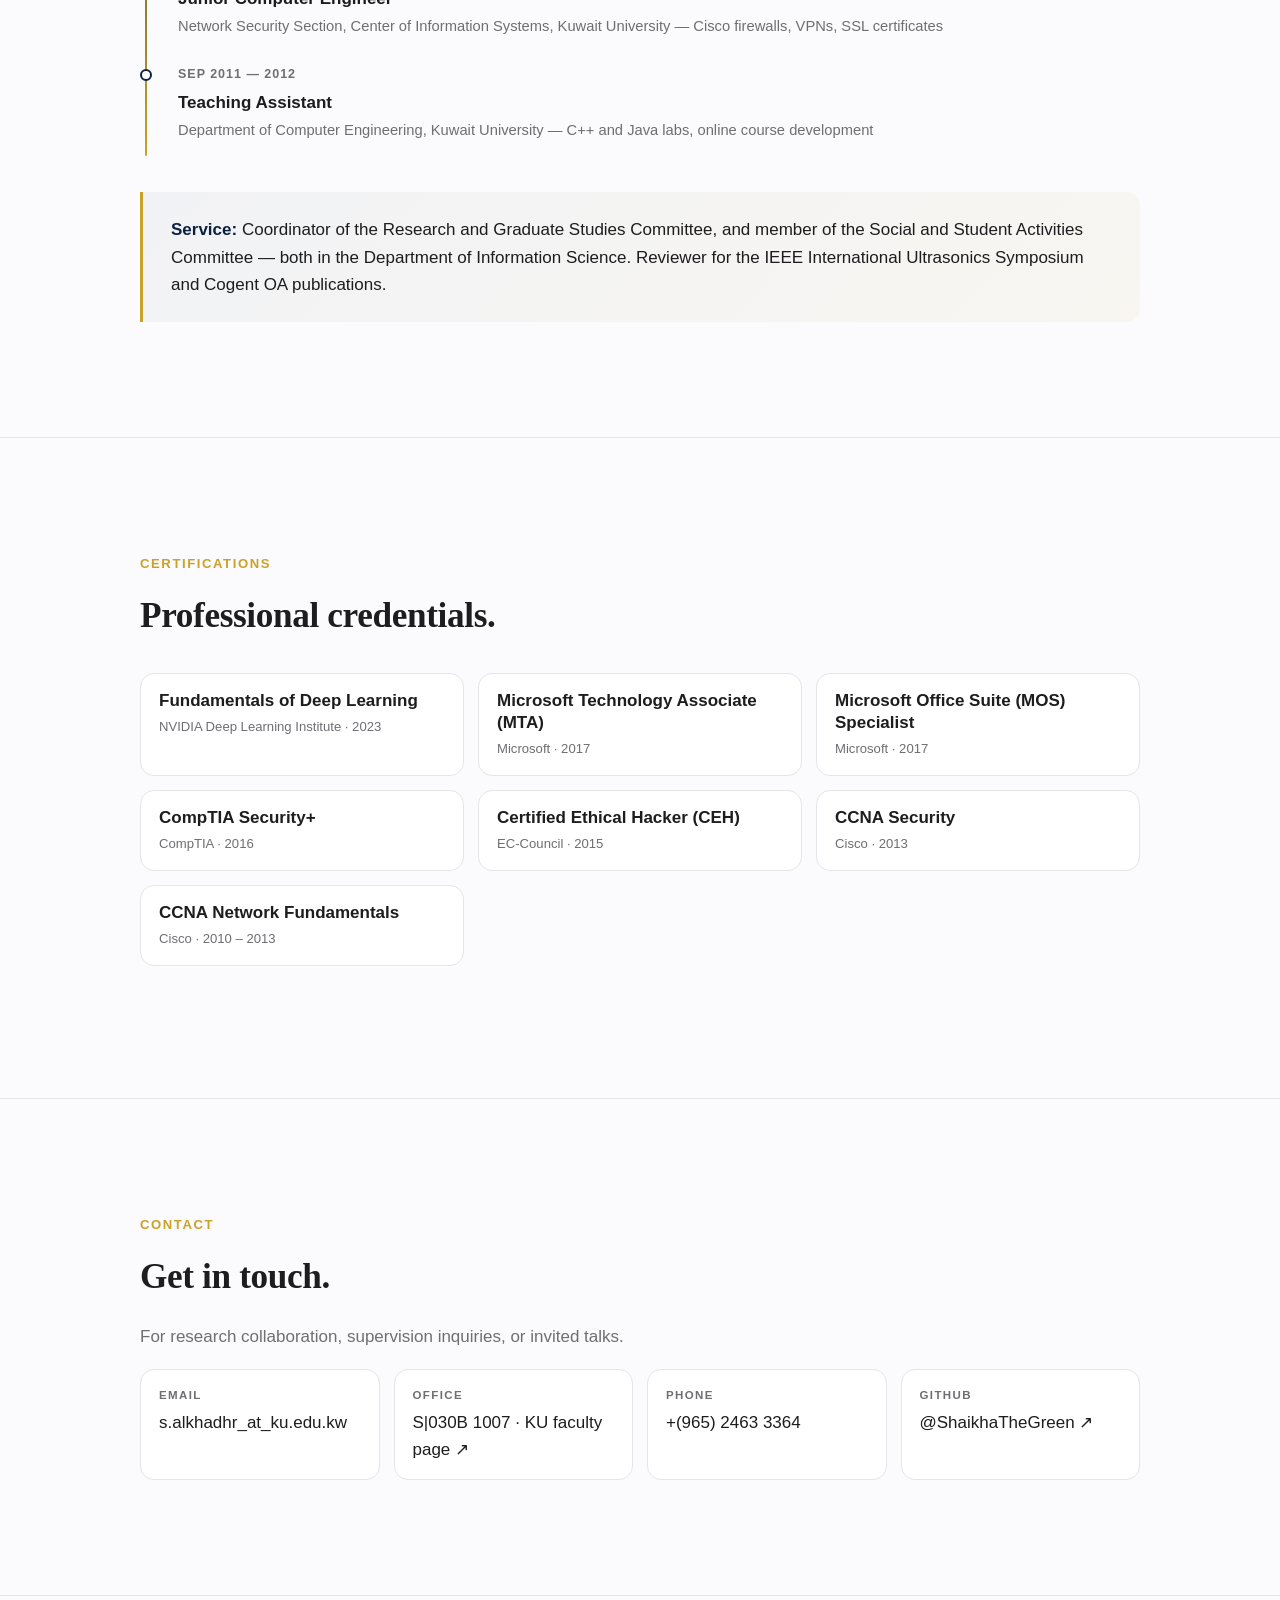
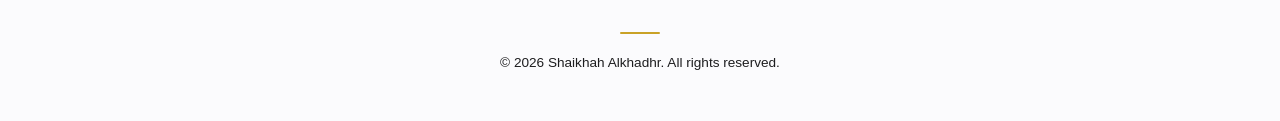
==== commit e3e6c3ed: "privacy: obfuscate email with _at_ to reduce scraper spam Contact card now displays 's.alkhadhr_at_k" ====
--- a/index.html
+++ b/index.html
@@ -526,7 +526,7 @@
       <ul class="contact-list">
         <li>
           <span class="label">Email</span>
-          <a href="mailto:s.alkhadhr@ku.edu.kw">s.alkhadhr@ku.edu.kw</a>
+          <span>s.alkhadhr_at_ku.edu.kw</span>
         </li>
         <li>
           <span class="label">Office</span>
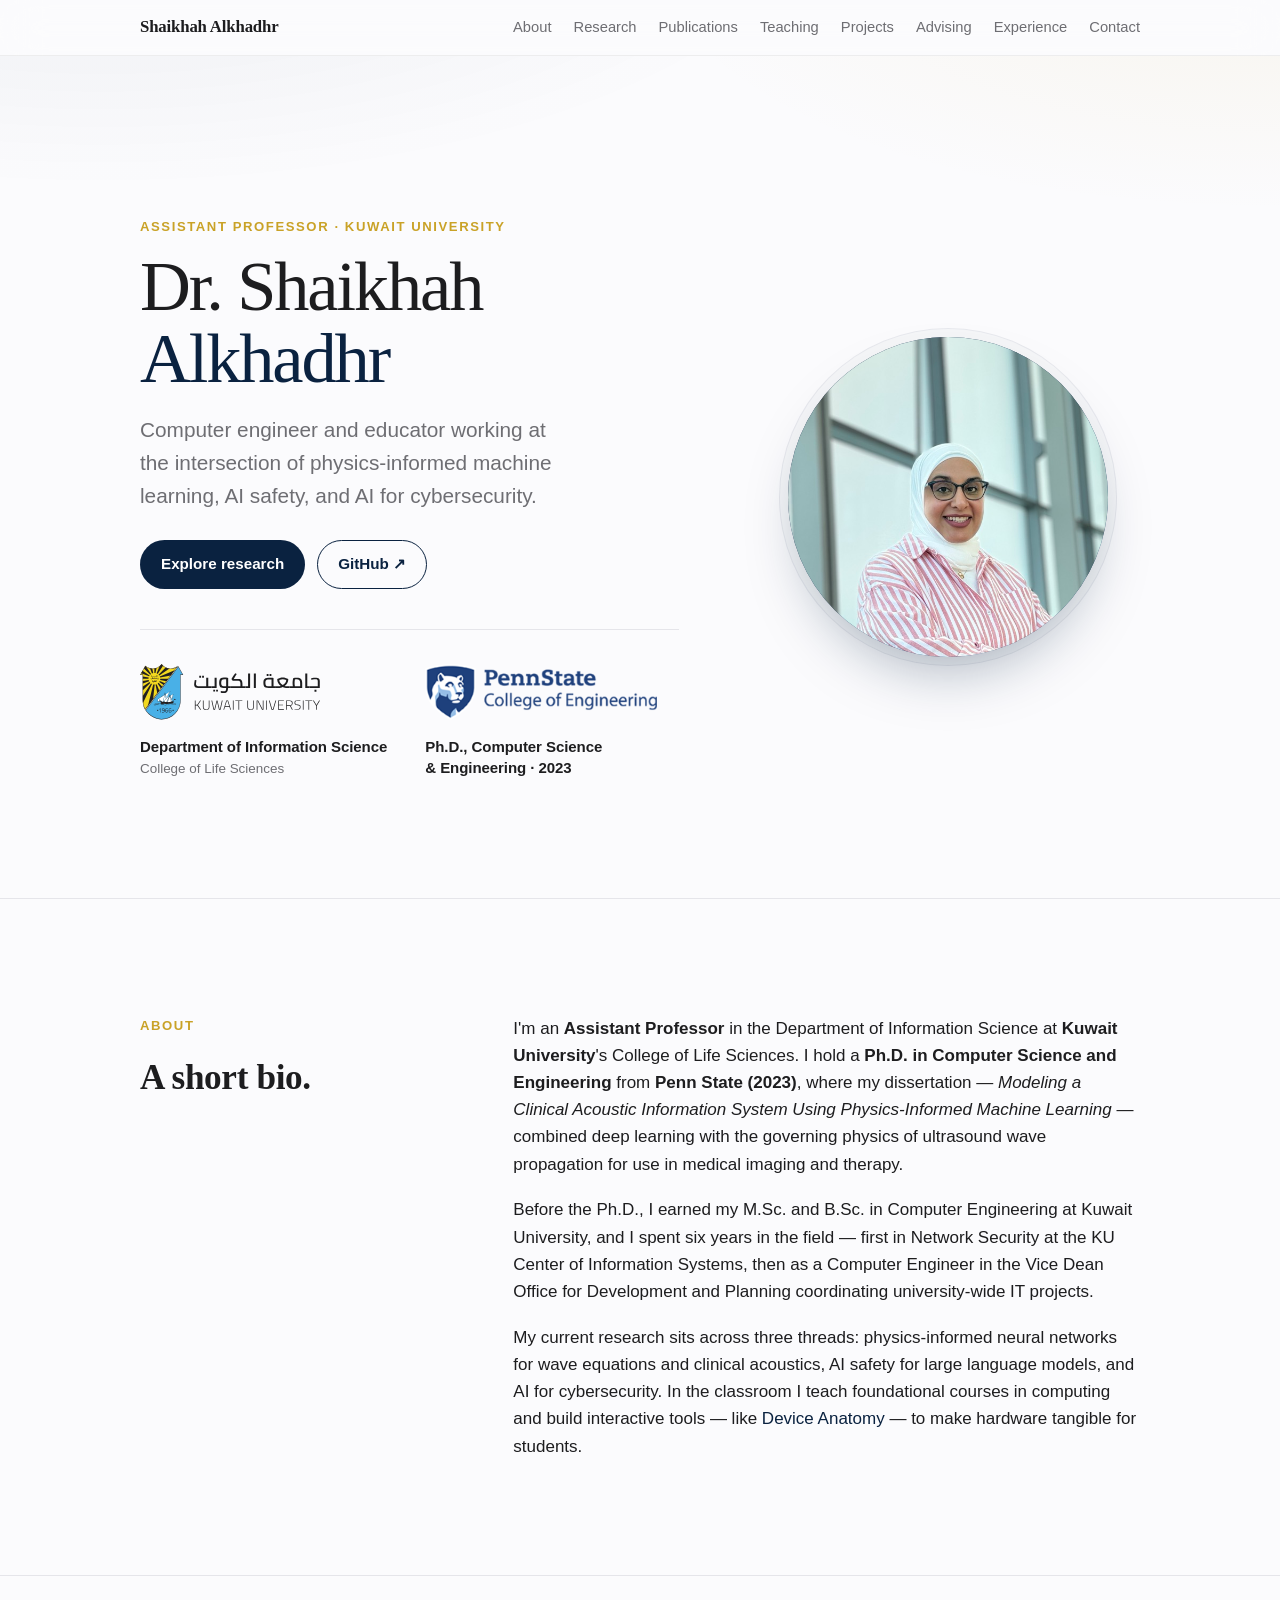
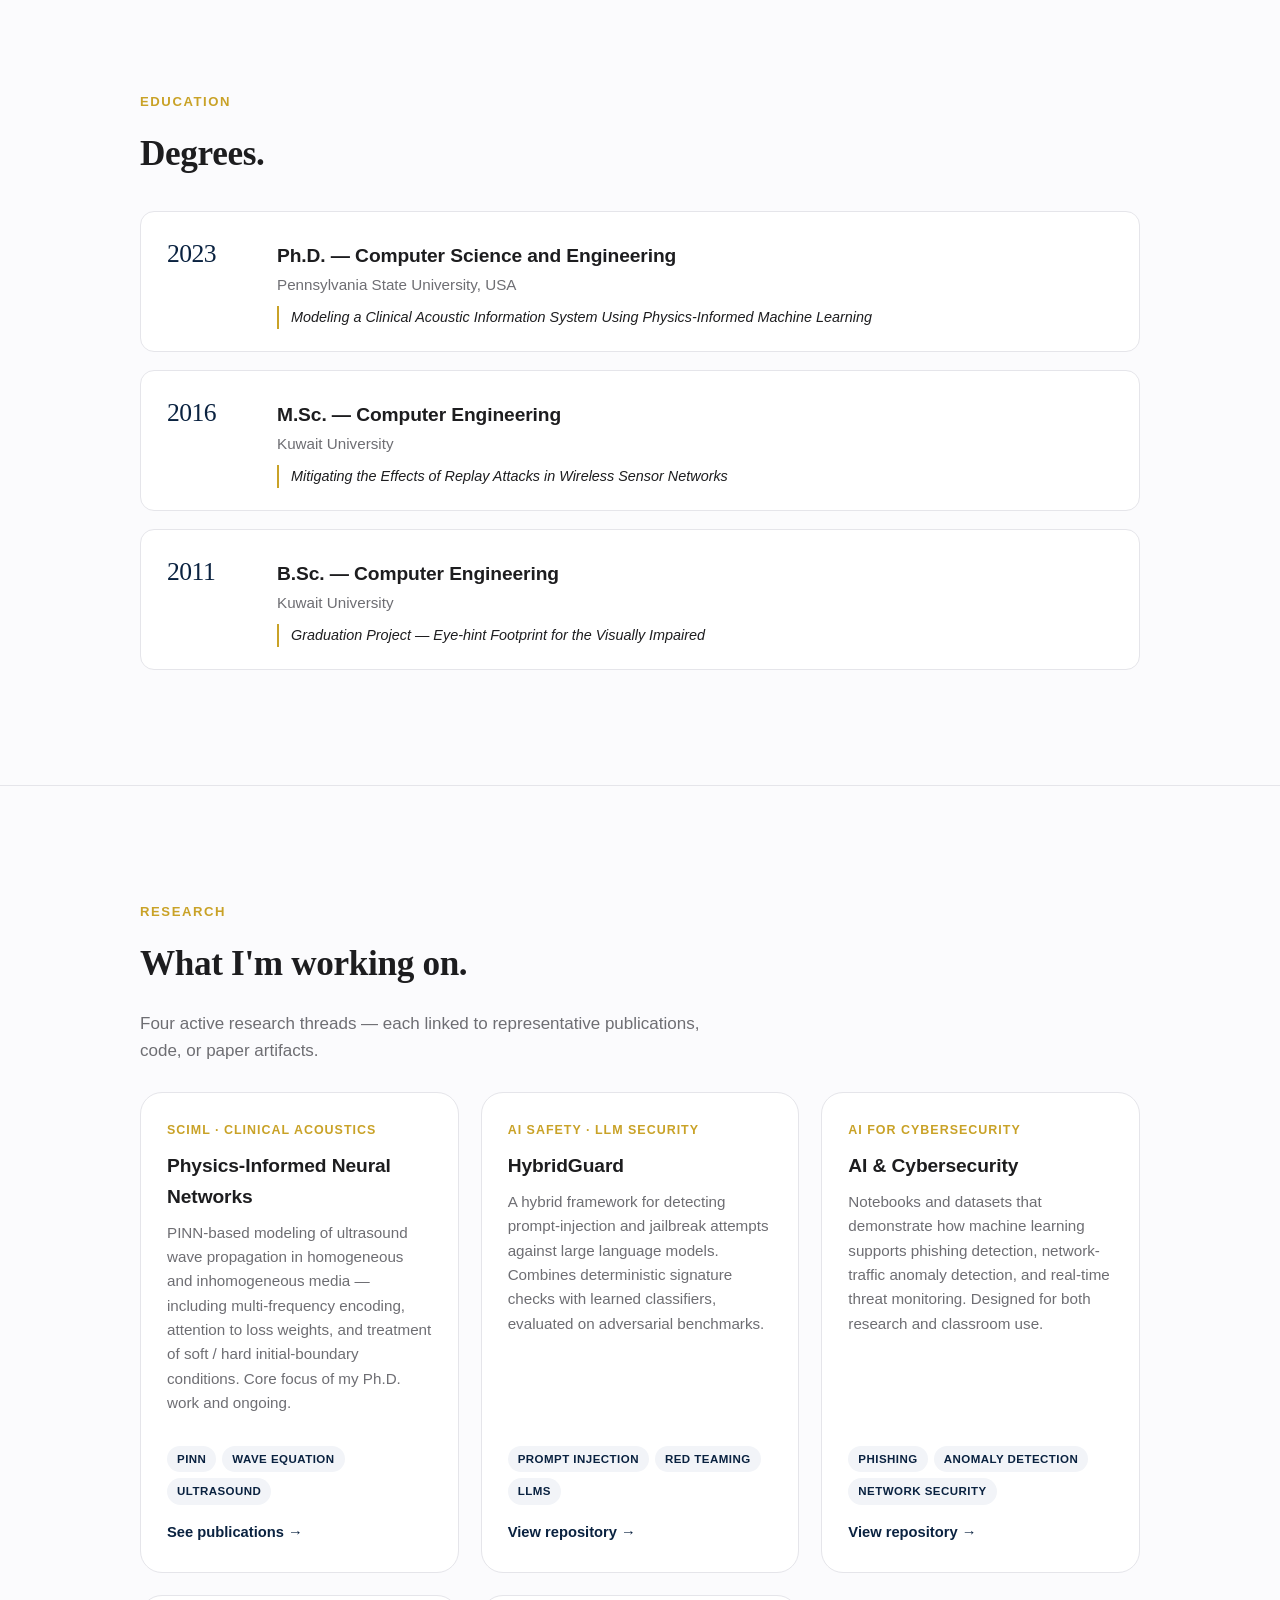
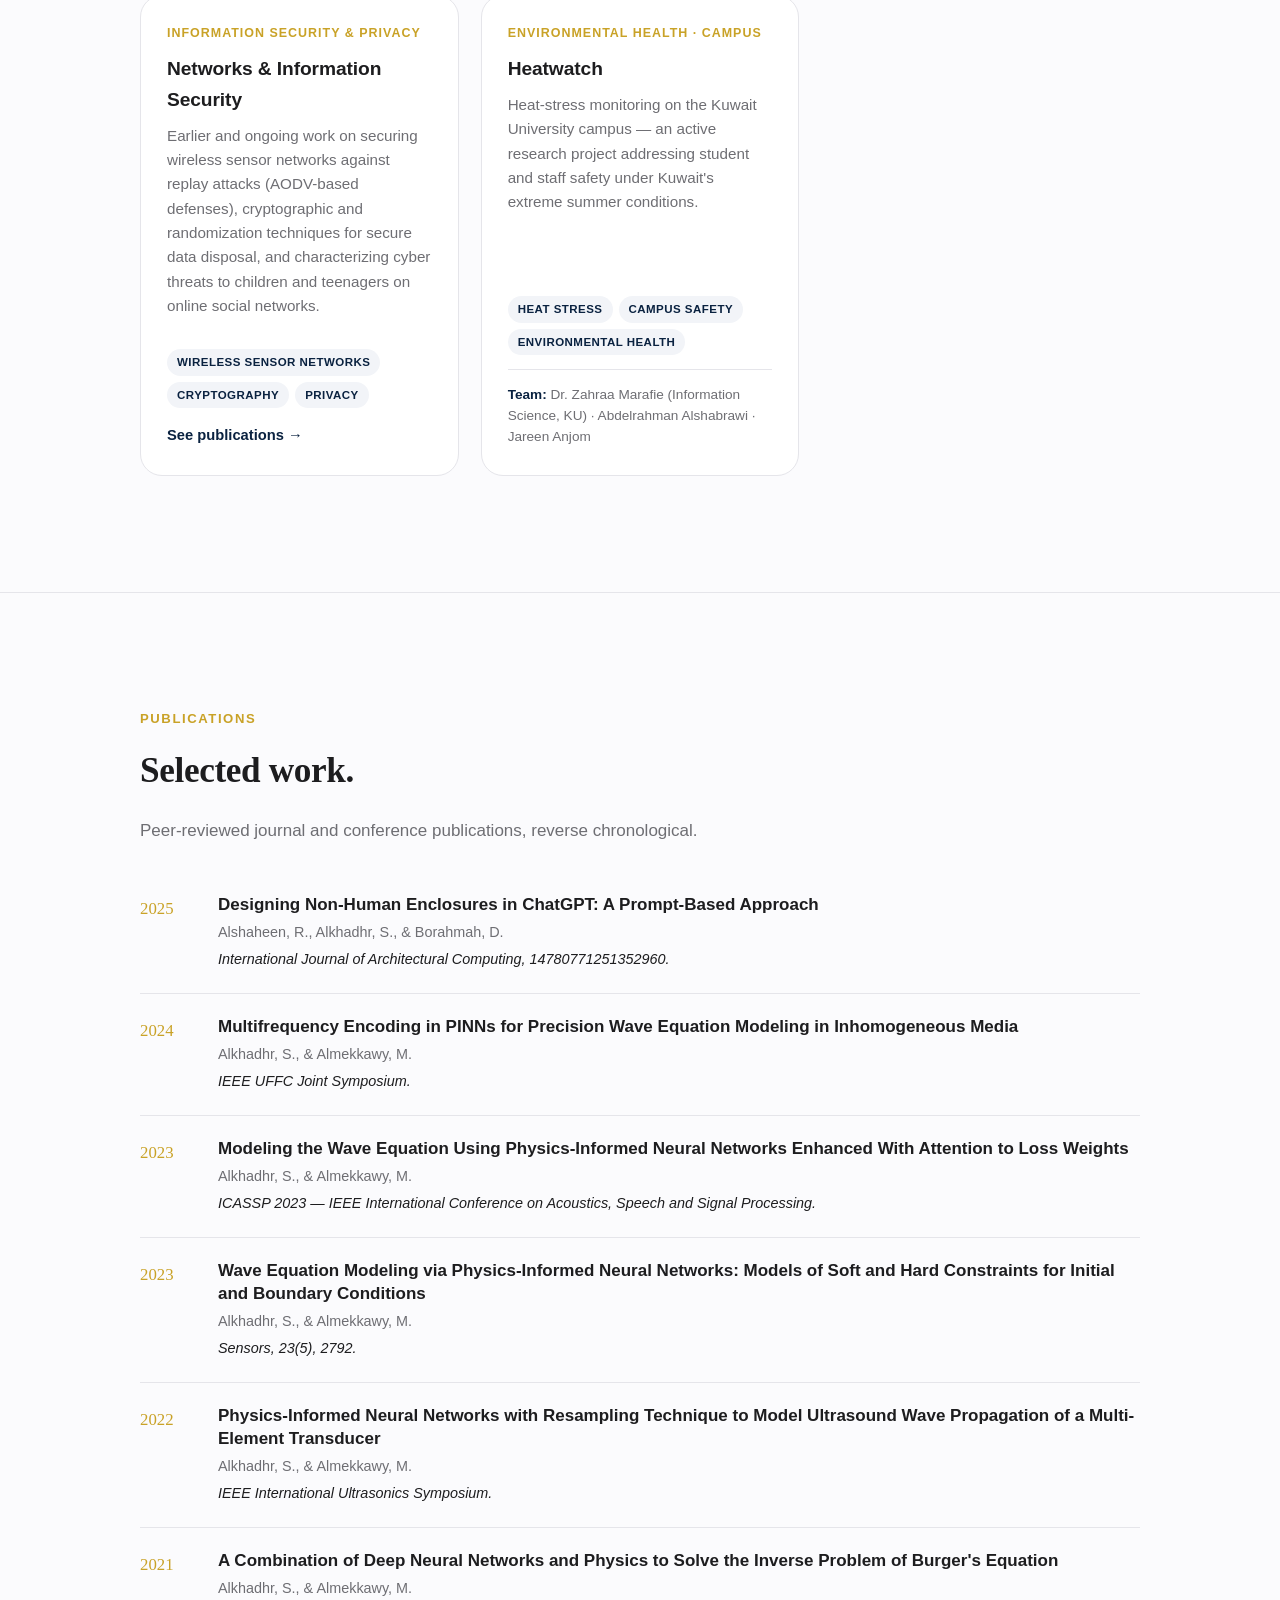
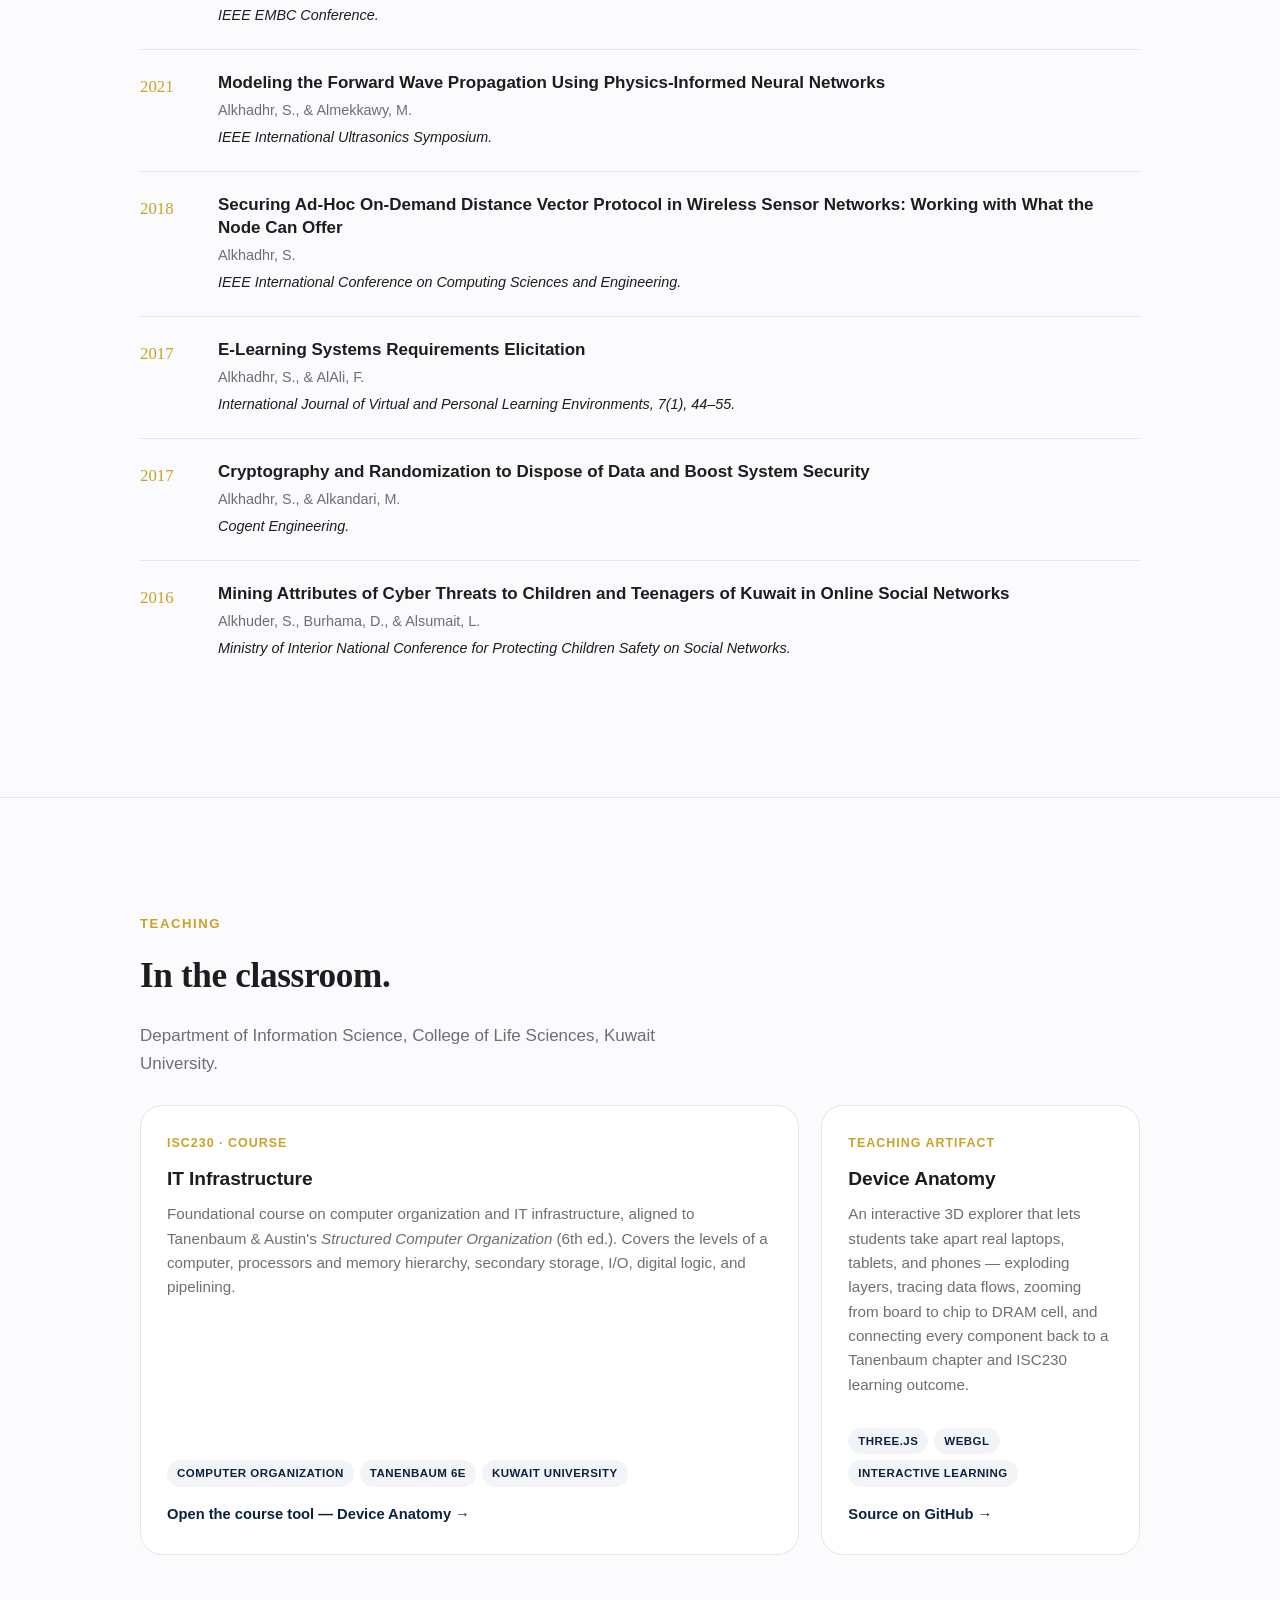
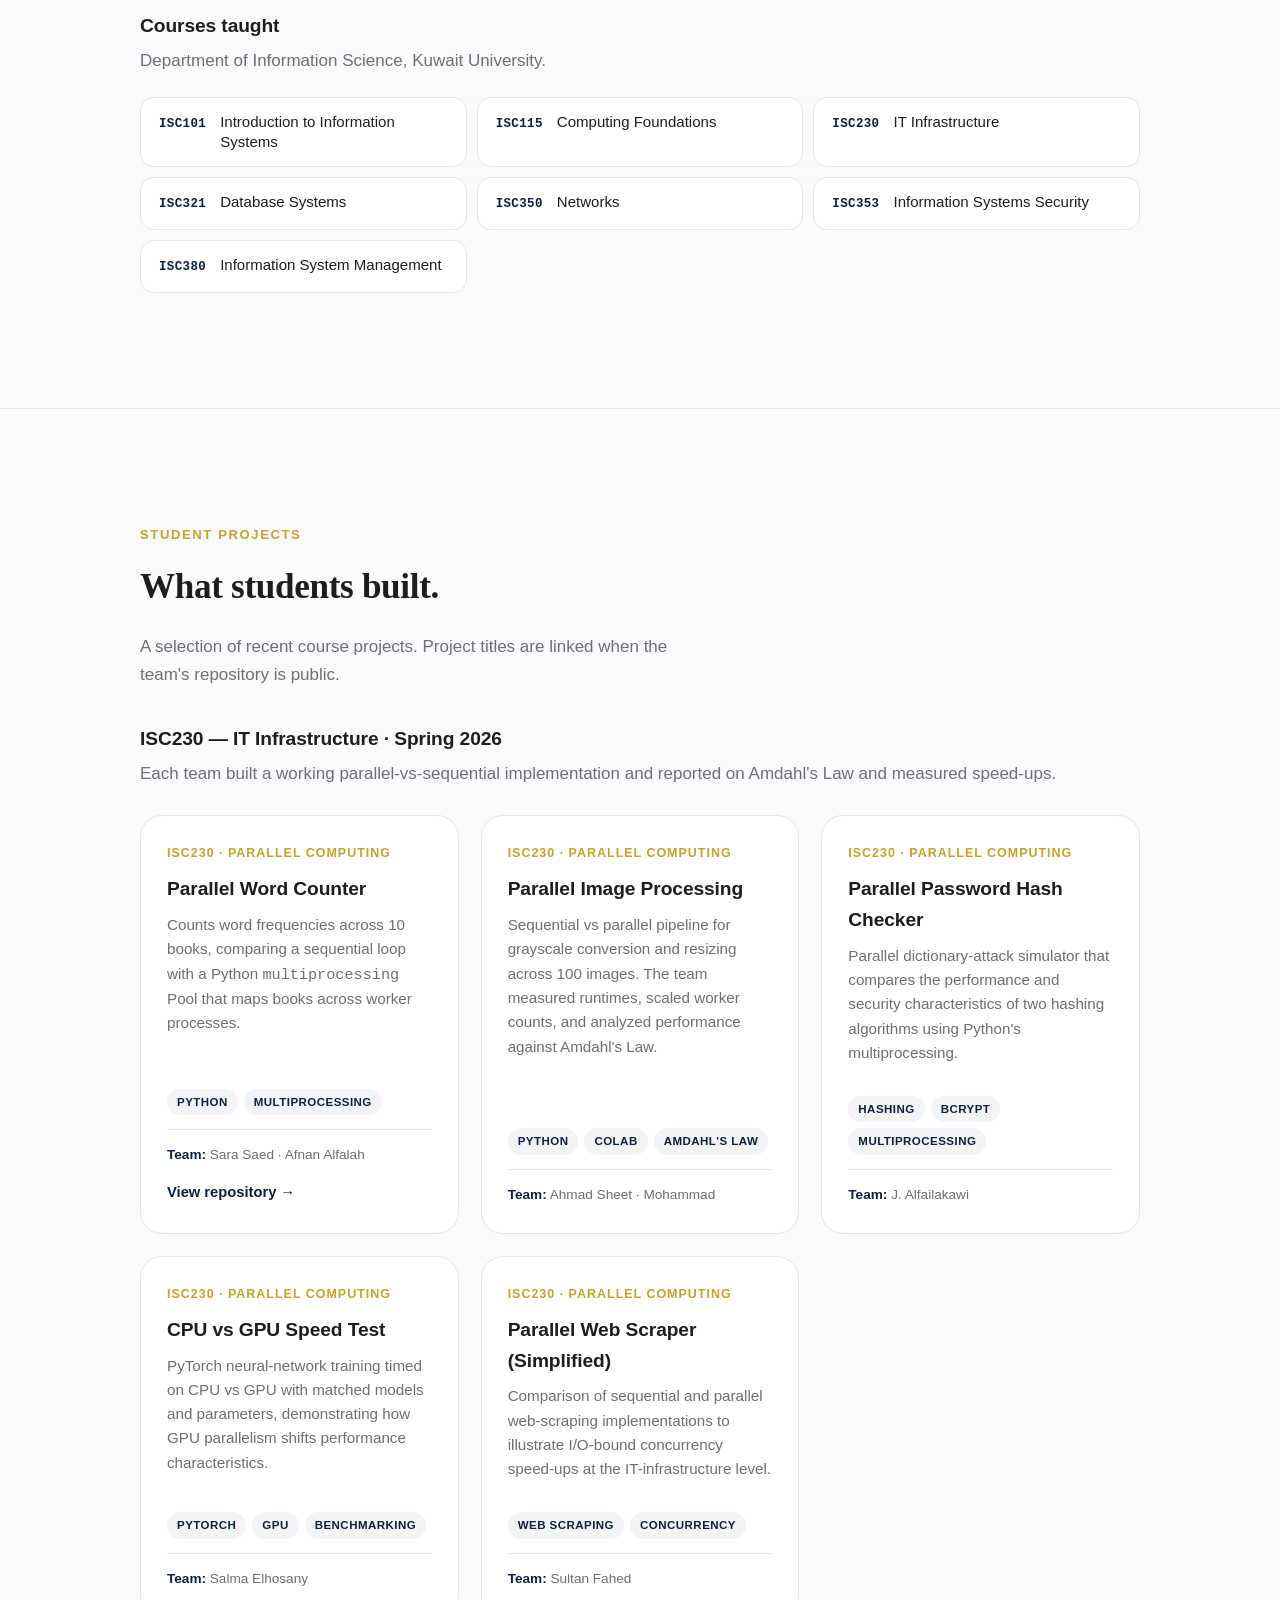
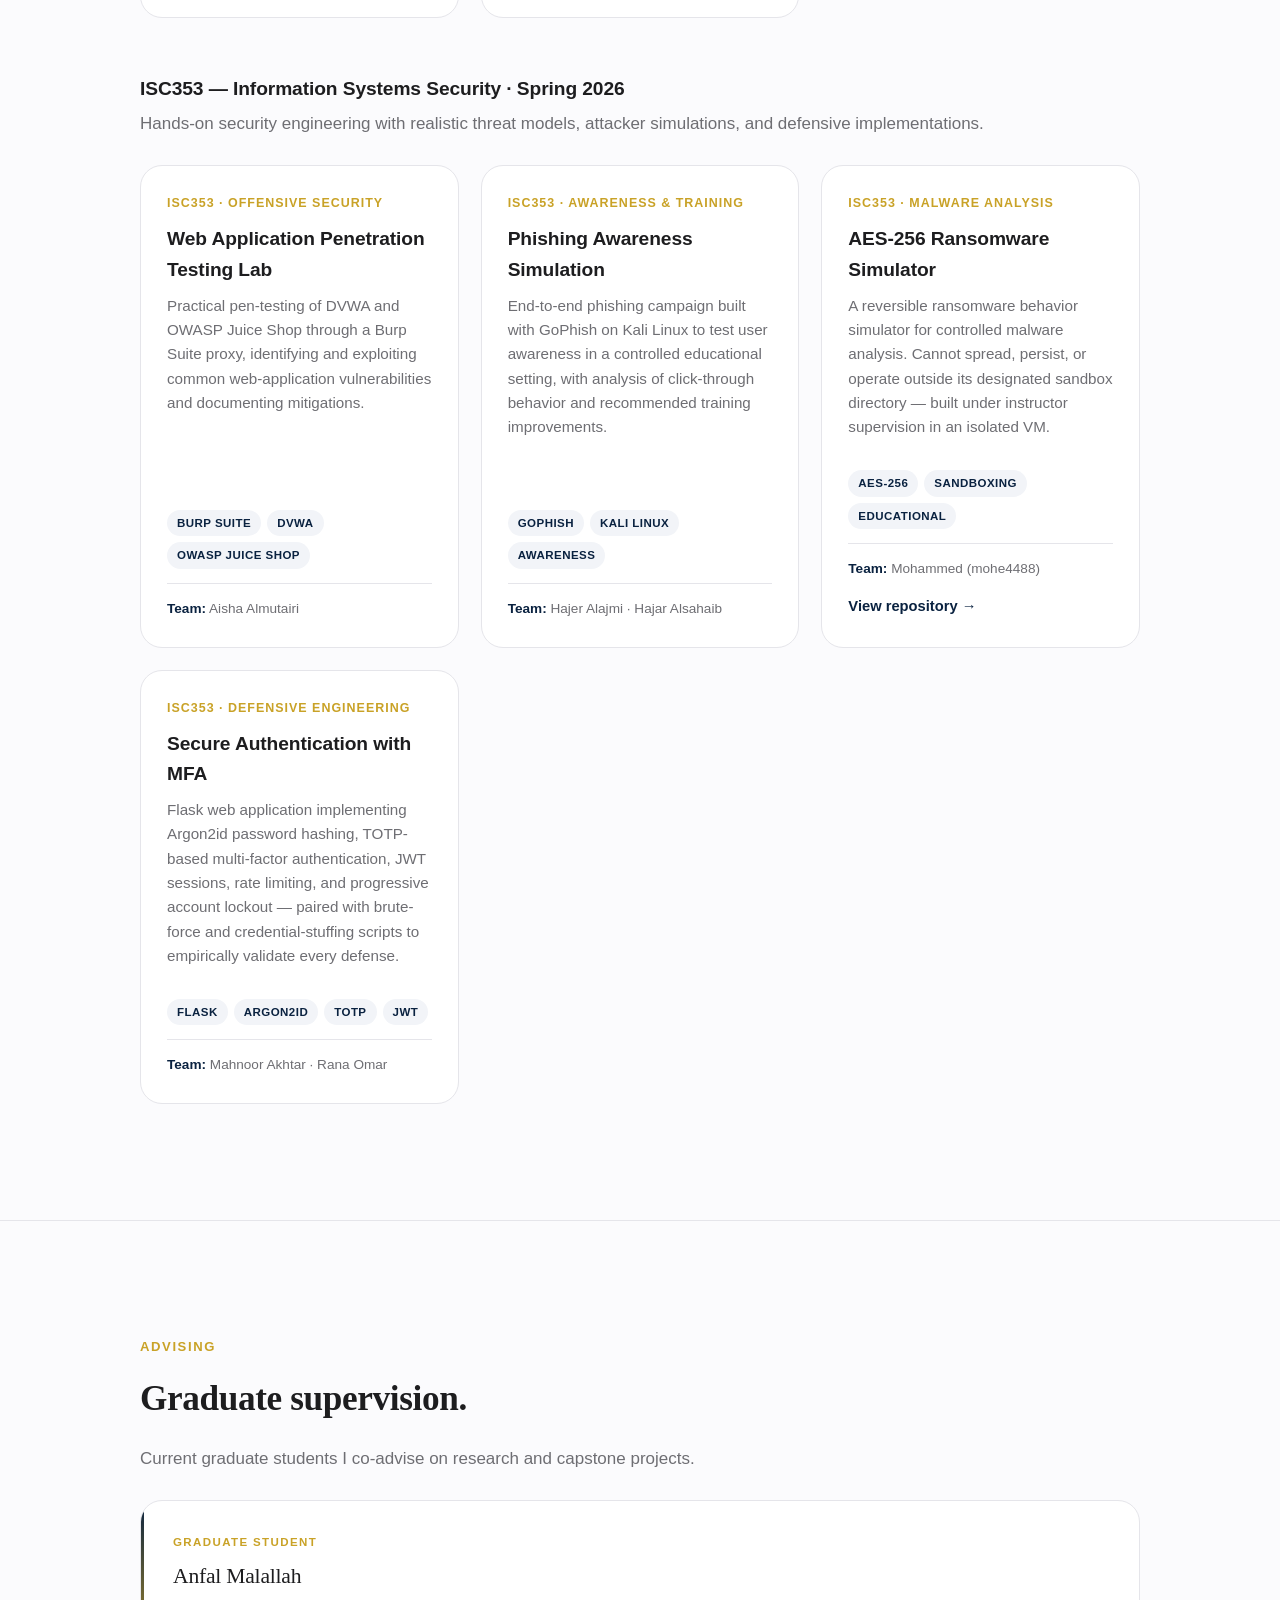
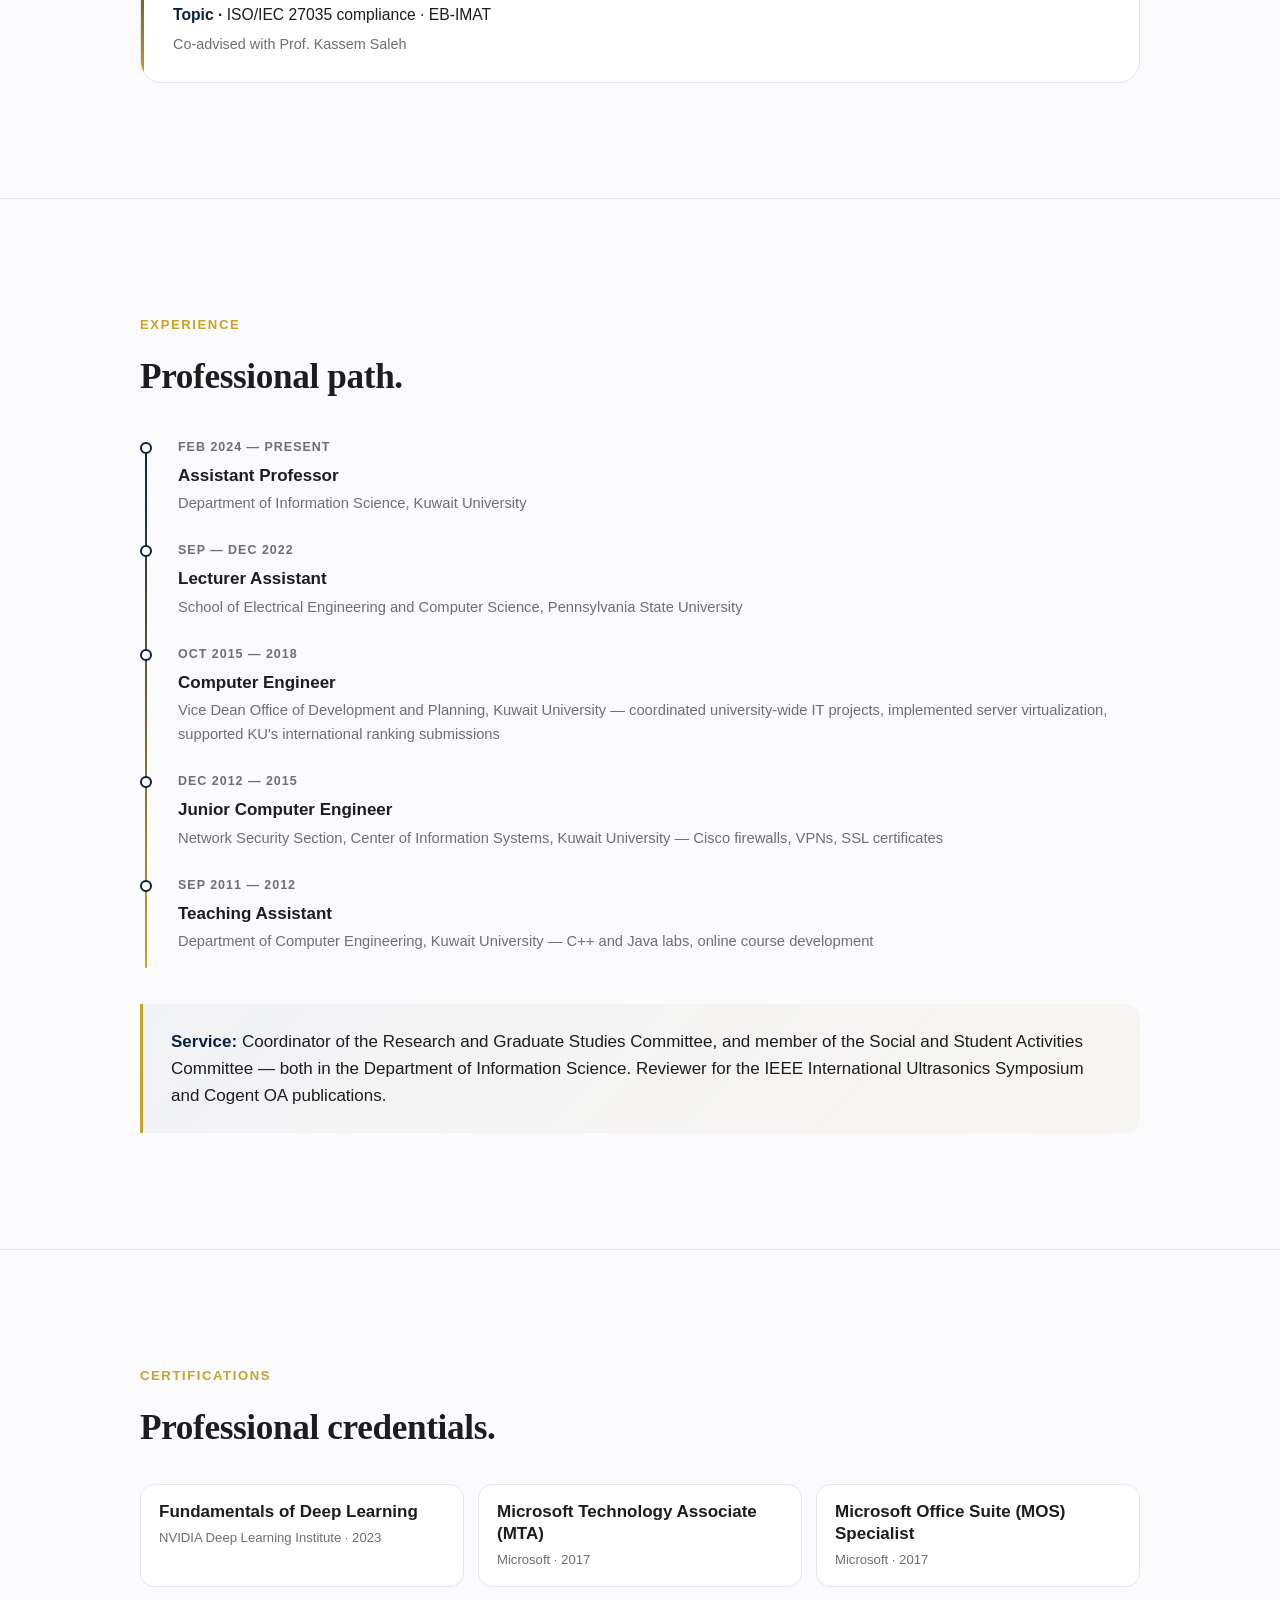
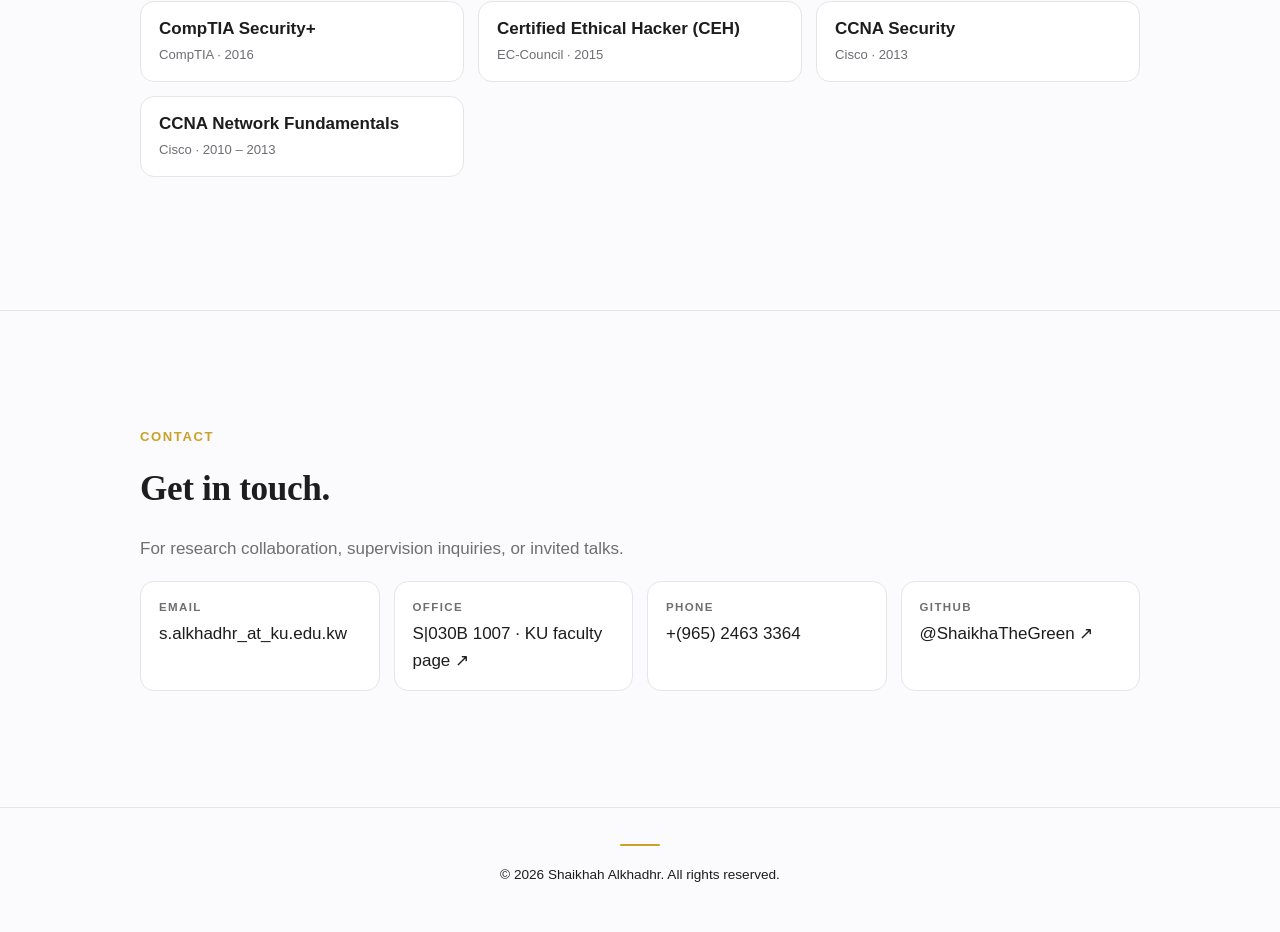
==== commit 64540d65: "feat: add Student Projects section New section between Teaching and Advising, showcasing 9 course pr" ====
--- a/index.html
+++ b/index.html
@@ -27,6 +27,7 @@
         <a href="#research">Research</a>
         <a href="#publications">Publications</a>
         <a href="#teaching">Teaching</a>
+        <a href="#projects">Projects</a>
         <a href="#advising">Advising</a>
         <a href="#experience">Experience</a>
         <a href="#contact">Contact</a>
@@ -408,6 +409,186 @@
         <li><span class="code">ISC353</span><span class="title">Information Systems Security</span></li>
         <li><span class="code">ISC380</span><span class="title">Information System Management</span></li>
       </ul>
+    </div>
+  </section>
+
+  <!-- ===== Student Projects ===== -->
+  <section id="projects">
+    <div class="container">
+      <p class="eyebrow">Student Projects</p>
+      <h2>What students built.</h2>
+      <p class="muted" style="max-width: 60ch;">
+        A selection of recent course projects. Project titles are linked
+        when the team's repository is public.
+      </p>
+
+      <h3 style="margin-top: 36px;">ISC230 — IT Infrastructure · Spring 2026</h3>
+      <p class="muted" style="margin-top: -4px;">
+        Each team built a working parallel-vs-sequential implementation and
+        reported on Amdahl's Law and measured speed-ups.
+      </p>
+      <div class="card-grid">
+
+        <article class="card reveal">
+          <div class="kicker">ISC230 · Parallel Computing</div>
+          <h3>Parallel Word Counter</h3>
+          <p>
+            Counts word frequencies across 10 books, comparing a sequential
+            loop with a Python <code>multiprocessing</code> Pool that maps
+            books across worker processes.
+          </p>
+          <div class="tags">
+            <span class="tag">Python</span>
+            <span class="tag">multiprocessing</span>
+          </div>
+          <div class="team"><strong>Team:</strong> Sara Saed · Afnan Alfalah</div>
+          <a class="card-link" href="https://github.com/AfnanAlfa/ISC-IT-infrastructure-M2-word-counter" target="_blank" rel="noopener">View repository</a>
+        </article>
+
+        <article class="card reveal">
+          <div class="kicker">ISC230 · Parallel Computing</div>
+          <h3>Parallel Image Processing</h3>
+          <p>
+            Sequential vs parallel pipeline for grayscale conversion and
+            resizing across 100 images. The team measured runtimes,
+            scaled worker counts, and analyzed performance against
+            Amdahl's Law.
+          </p>
+          <div class="tags">
+            <span class="tag">Python</span>
+            <span class="tag">Colab</span>
+            <span class="tag">Amdahl's Law</span>
+          </div>
+          <div class="team"><strong>Team:</strong> Ahmad Sheet · Mohammad</div>
+        </article>
+
+        <article class="card reveal">
+          <div class="kicker">ISC230 · Parallel Computing</div>
+          <h3>Parallel Password Hash Checker</h3>
+          <p>
+            Parallel dictionary-attack simulator that compares the
+            performance and security characteristics of two hashing
+            algorithms using Python's multiprocessing.
+          </p>
+          <div class="tags">
+            <span class="tag">Hashing</span>
+            <span class="tag">bcrypt</span>
+            <span class="tag">multiprocessing</span>
+          </div>
+          <div class="team"><strong>Team:</strong> J. Alfailakawi</div>
+        </article>
+
+        <article class="card reveal">
+          <div class="kicker">ISC230 · Parallel Computing</div>
+          <h3>CPU vs GPU Speed Test</h3>
+          <p>
+            PyTorch neural-network training timed on CPU vs GPU with
+            matched models and parameters, demonstrating how GPU
+            parallelism shifts performance characteristics.
+          </p>
+          <div class="tags">
+            <span class="tag">PyTorch</span>
+            <span class="tag">GPU</span>
+            <span class="tag">Benchmarking</span>
+          </div>
+          <div class="team"><strong>Team:</strong> Salma Elhosany</div>
+        </article>
+
+        <article class="card reveal">
+          <div class="kicker">ISC230 · Parallel Computing</div>
+          <h3>Parallel Web Scraper (Simplified)</h3>
+          <p>
+            Comparison of sequential and parallel web-scraping
+            implementations to illustrate I/O-bound concurrency
+            speed-ups at the IT-infrastructure level.
+          </p>
+          <div class="tags">
+            <span class="tag">Web Scraping</span>
+            <span class="tag">Concurrency</span>
+          </div>
+          <div class="team"><strong>Team:</strong> Sultan Fahed</div>
+        </article>
+
+      </div>
+
+      <h3 style="margin-top: 56px;">ISC353 — Information Systems Security · Spring 2026</h3>
+      <p class="muted" style="margin-top: -4px;">
+        Hands-on security engineering with realistic threat models,
+        attacker simulations, and defensive implementations.
+      </p>
+      <div class="card-grid">
+
+        <article class="card reveal">
+          <div class="kicker">ISC353 · Offensive Security</div>
+          <h3>Web Application Penetration Testing Lab</h3>
+          <p>
+            Practical pen-testing of DVWA and OWASP Juice Shop through
+            a Burp Suite proxy, identifying and exploiting common
+            web-application vulnerabilities and documenting mitigations.
+          </p>
+          <div class="tags">
+            <span class="tag">Burp Suite</span>
+            <span class="tag">DVWA</span>
+            <span class="tag">OWASP Juice Shop</span>
+          </div>
+          <div class="team"><strong>Team:</strong> Aisha Almutairi</div>
+        </article>
+
+        <article class="card reveal">
+          <div class="kicker">ISC353 · Awareness &amp; Training</div>
+          <h3>Phishing Awareness Simulation</h3>
+          <p>
+            End-to-end phishing campaign built with GoPhish on Kali
+            Linux to test user awareness in a controlled educational
+            setting, with analysis of click-through behavior and
+            recommended training improvements.
+          </p>
+          <div class="tags">
+            <span class="tag">GoPhish</span>
+            <span class="tag">Kali Linux</span>
+            <span class="tag">Awareness</span>
+          </div>
+          <div class="team"><strong>Team:</strong> Hajer Alajmi · Hajar Alsahaib</div>
+        </article>
+
+        <article class="card reveal">
+          <div class="kicker">ISC353 · Malware Analysis</div>
+          <h3>AES-256 Ransomware Simulator</h3>
+          <p>
+            A reversible ransomware behavior simulator for controlled
+            malware analysis. Cannot spread, persist, or operate outside
+            its designated sandbox directory — built under instructor
+            supervision in an isolated VM.
+          </p>
+          <div class="tags">
+            <span class="tag">AES-256</span>
+            <span class="tag">Sandboxing</span>
+            <span class="tag">Educational</span>
+          </div>
+          <div class="team"><strong>Team:</strong> Mohammed (mohe4488)</div>
+          <a class="card-link" href="https://github.com/mohe4488/ISC353-Spring-AES256-Ransomware-Simulator" target="_blank" rel="noopener">View repository</a>
+        </article>
+
+        <article class="card reveal">
+          <div class="kicker">ISC353 · Defensive Engineering</div>
+          <h3>Secure Authentication with MFA</h3>
+          <p>
+            Flask web application implementing Argon2id password
+            hashing, TOTP-based multi-factor authentication, JWT
+            sessions, rate limiting, and progressive account lockout —
+            paired with brute-force and credential-stuffing scripts
+            to empirically validate every defense.
+          </p>
+          <div class="tags">
+            <span class="tag">Flask</span>
+            <span class="tag">Argon2id</span>
+            <span class="tag">TOTP</span>
+            <span class="tag">JWT</span>
+          </div>
+          <div class="team"><strong>Team:</strong> Mahnoor Akhtar · Rana Omar</div>
+        </article>
+
+      </div>
     </div>
   </section>
 
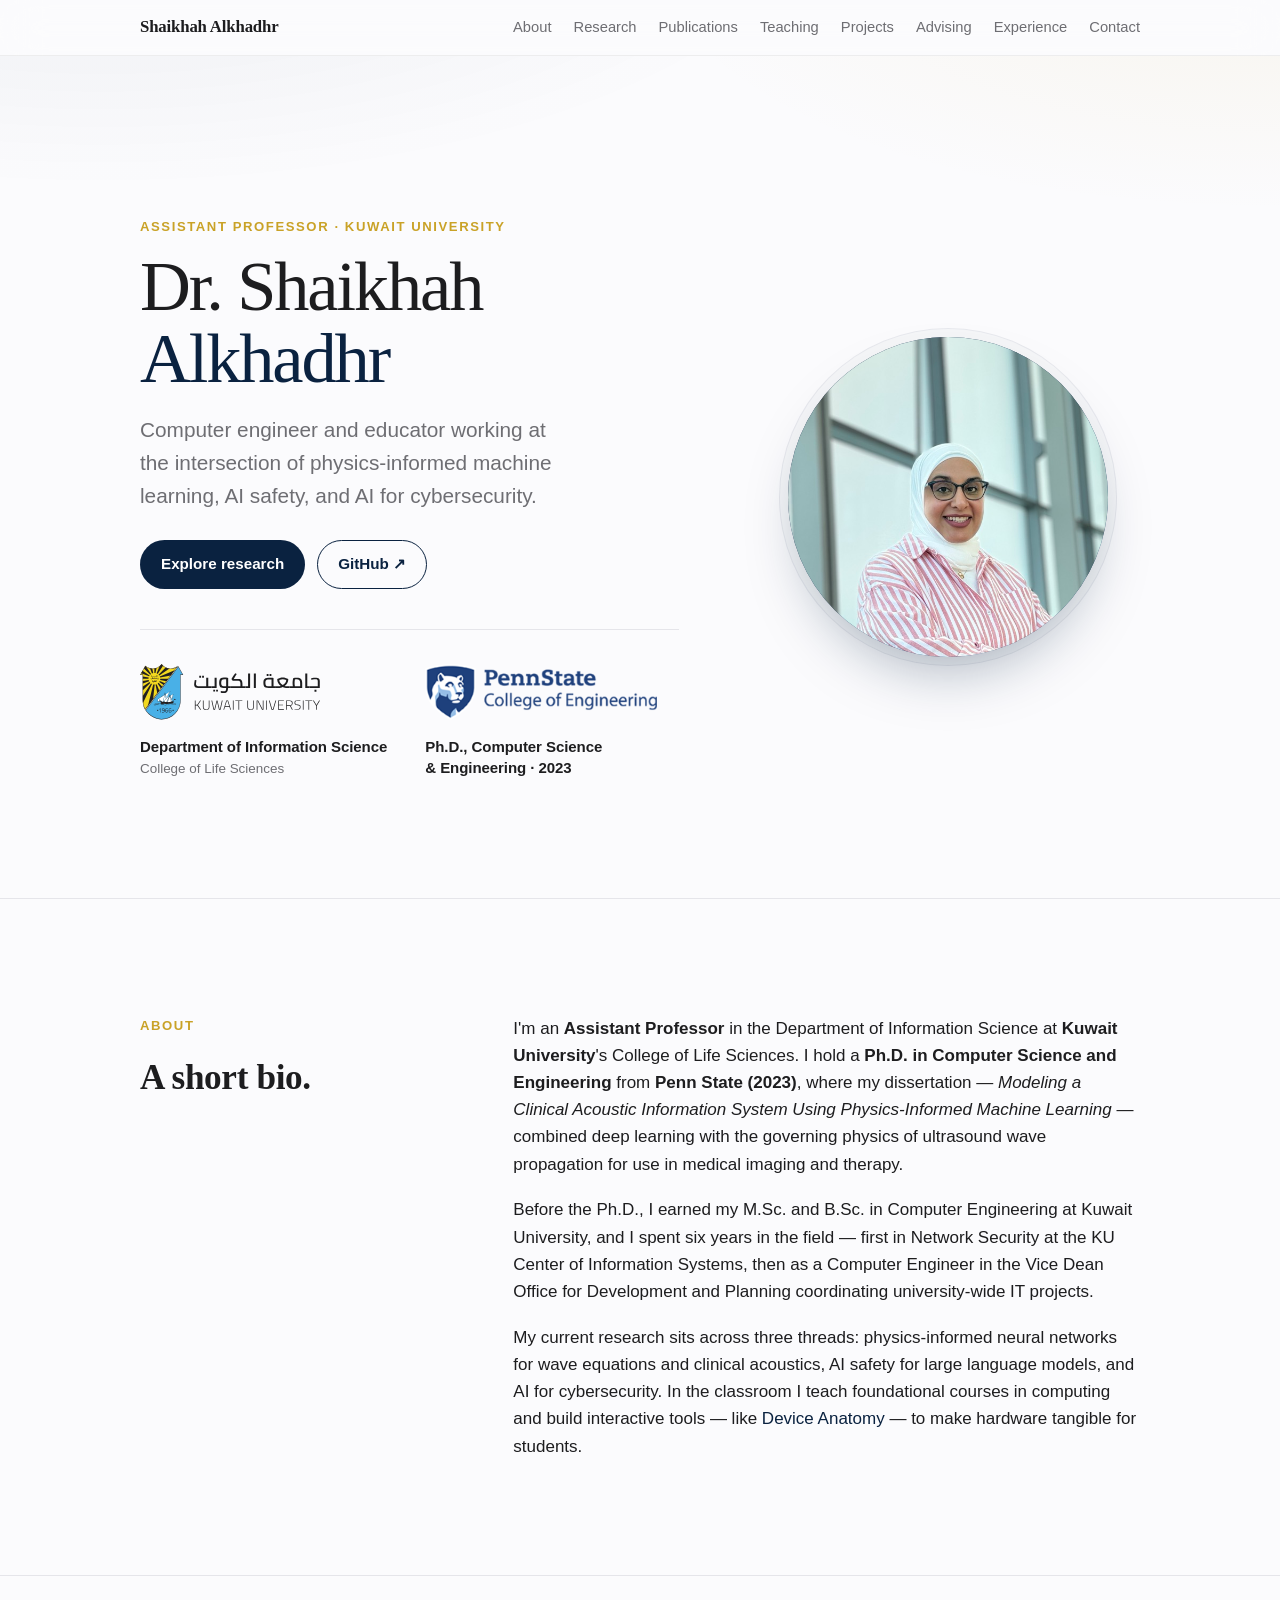
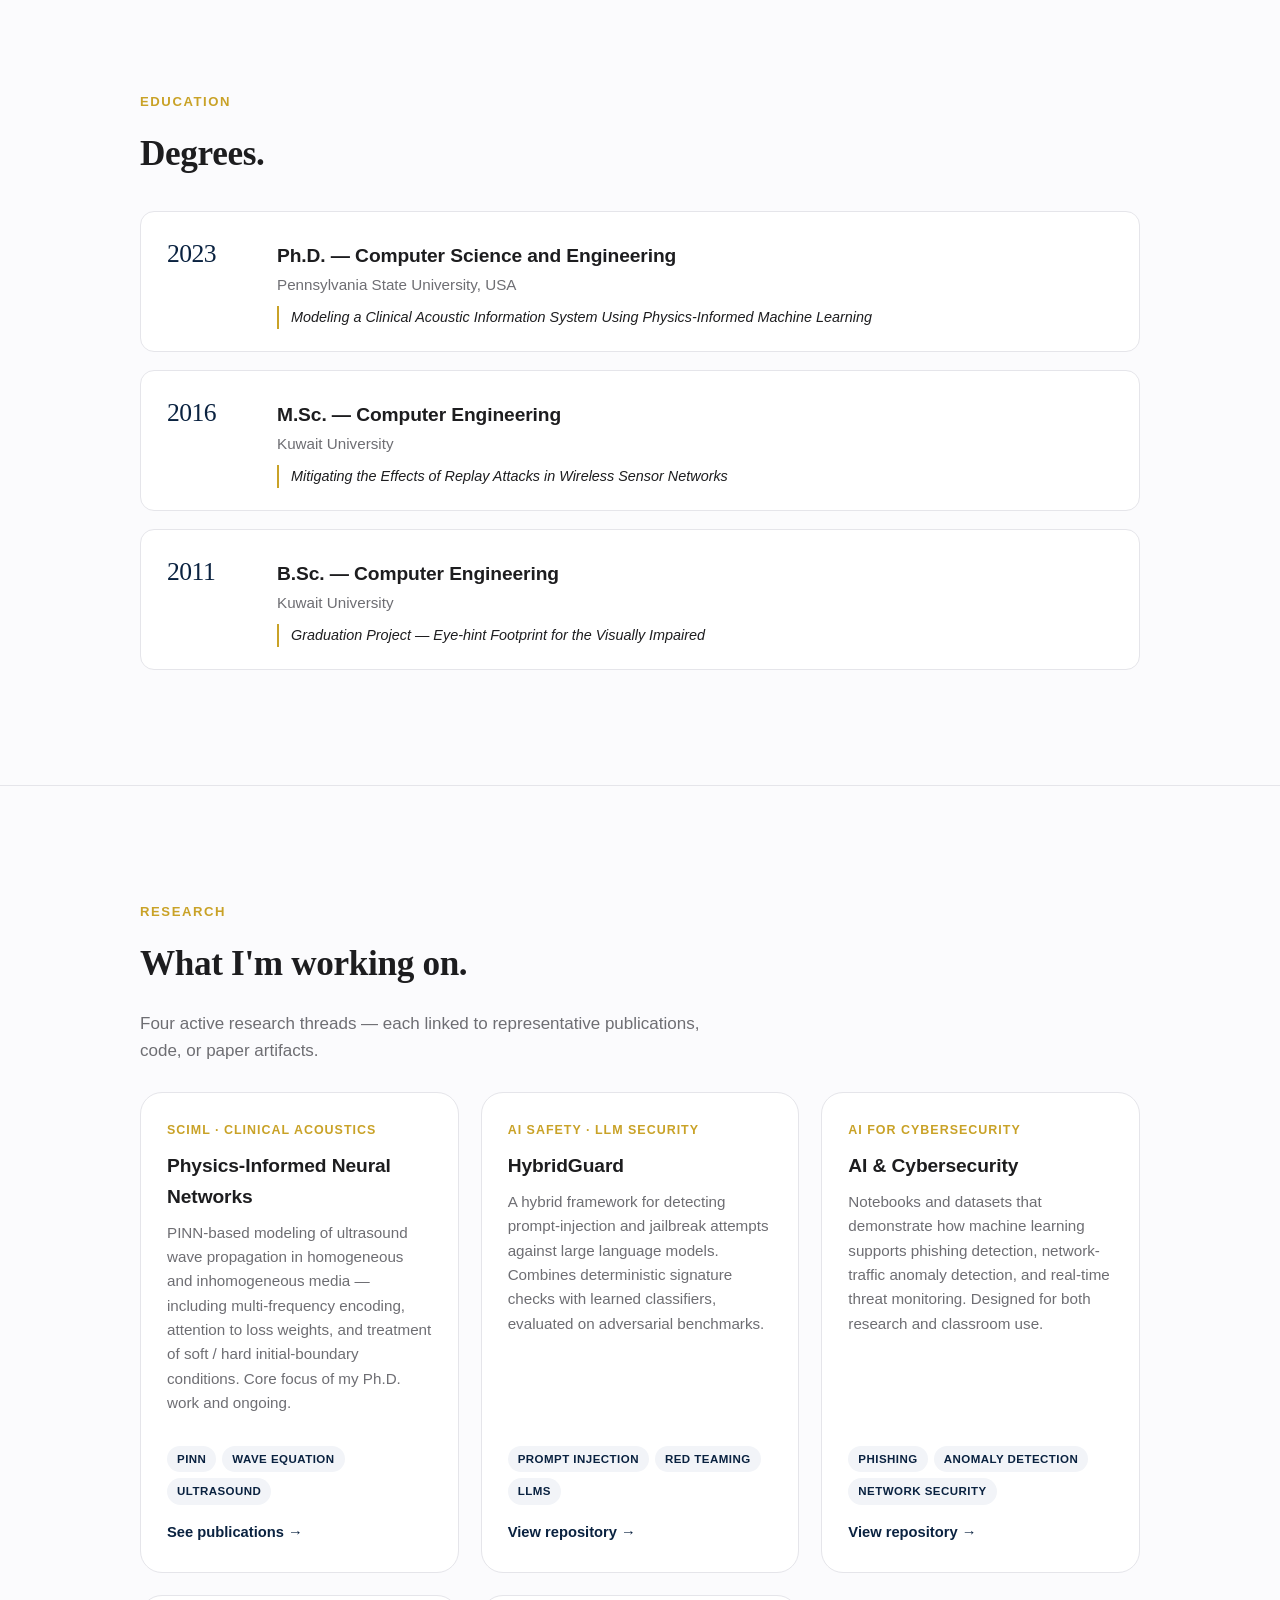
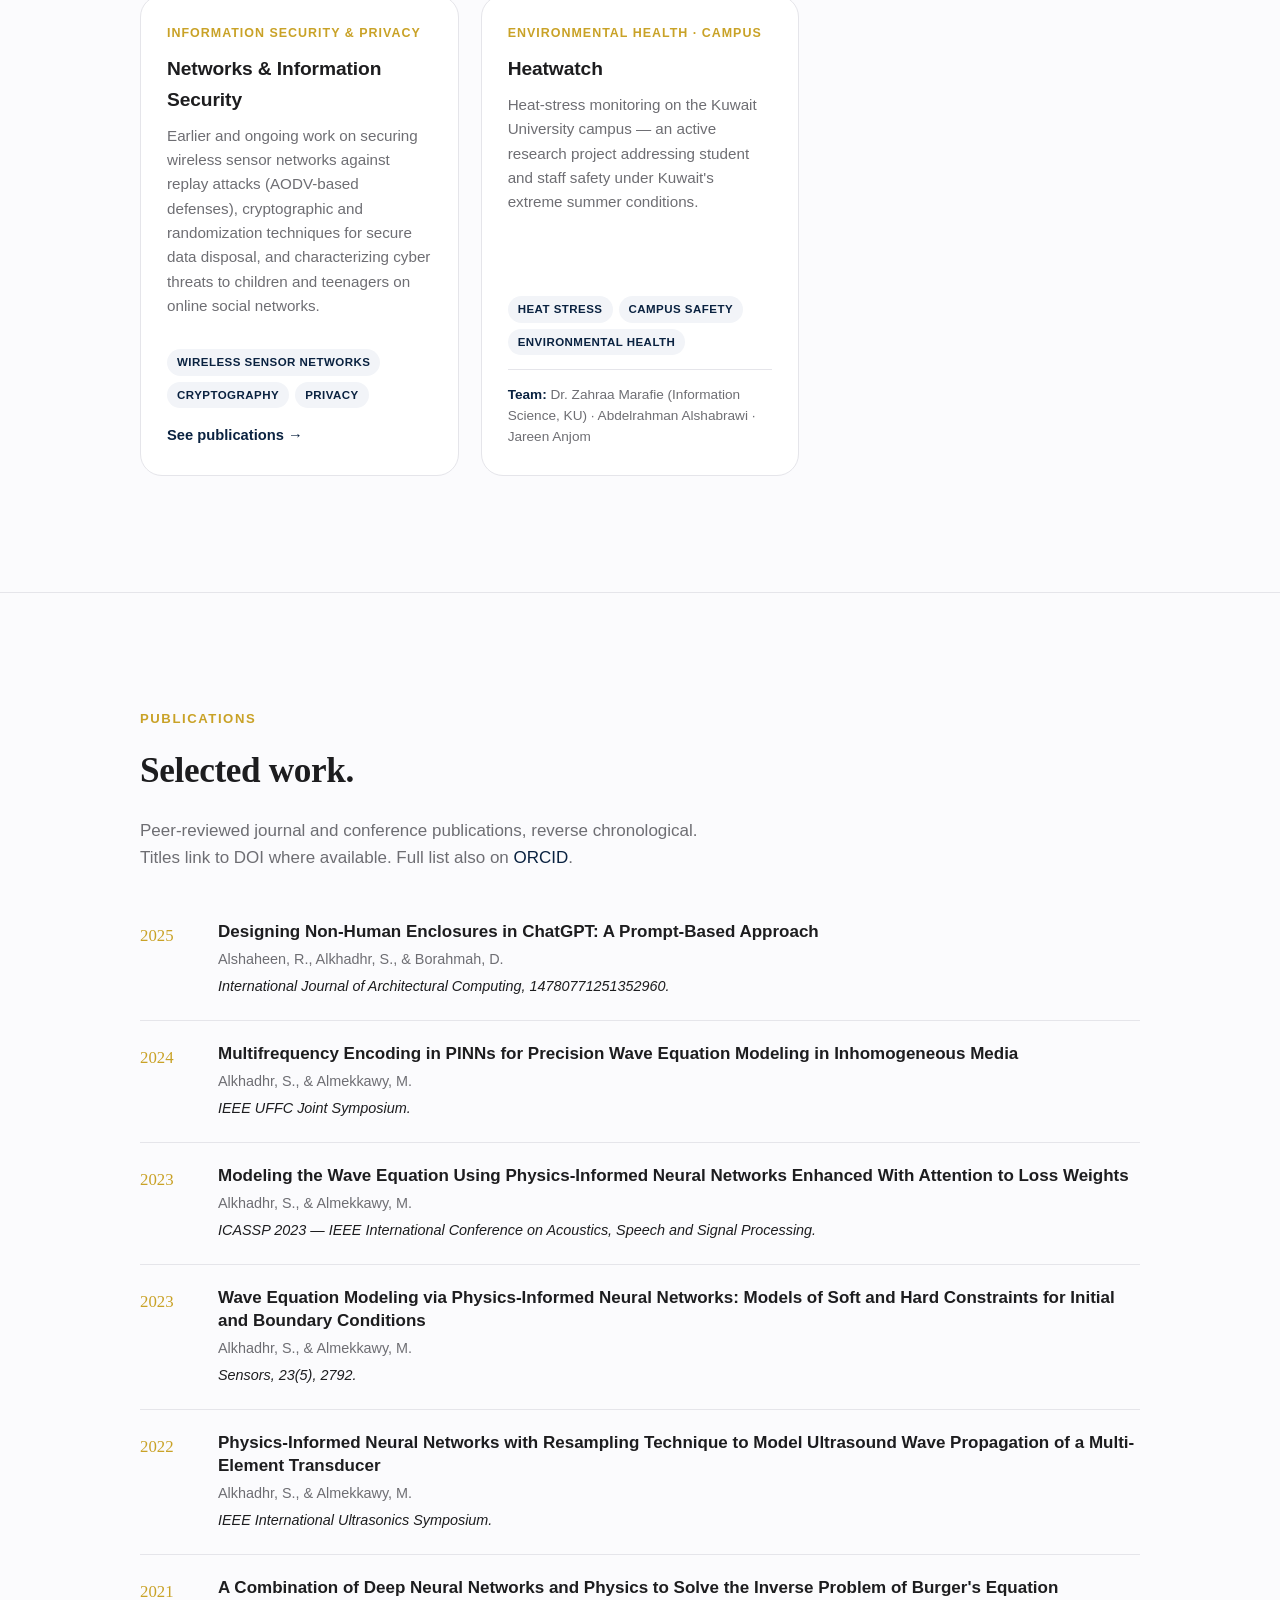
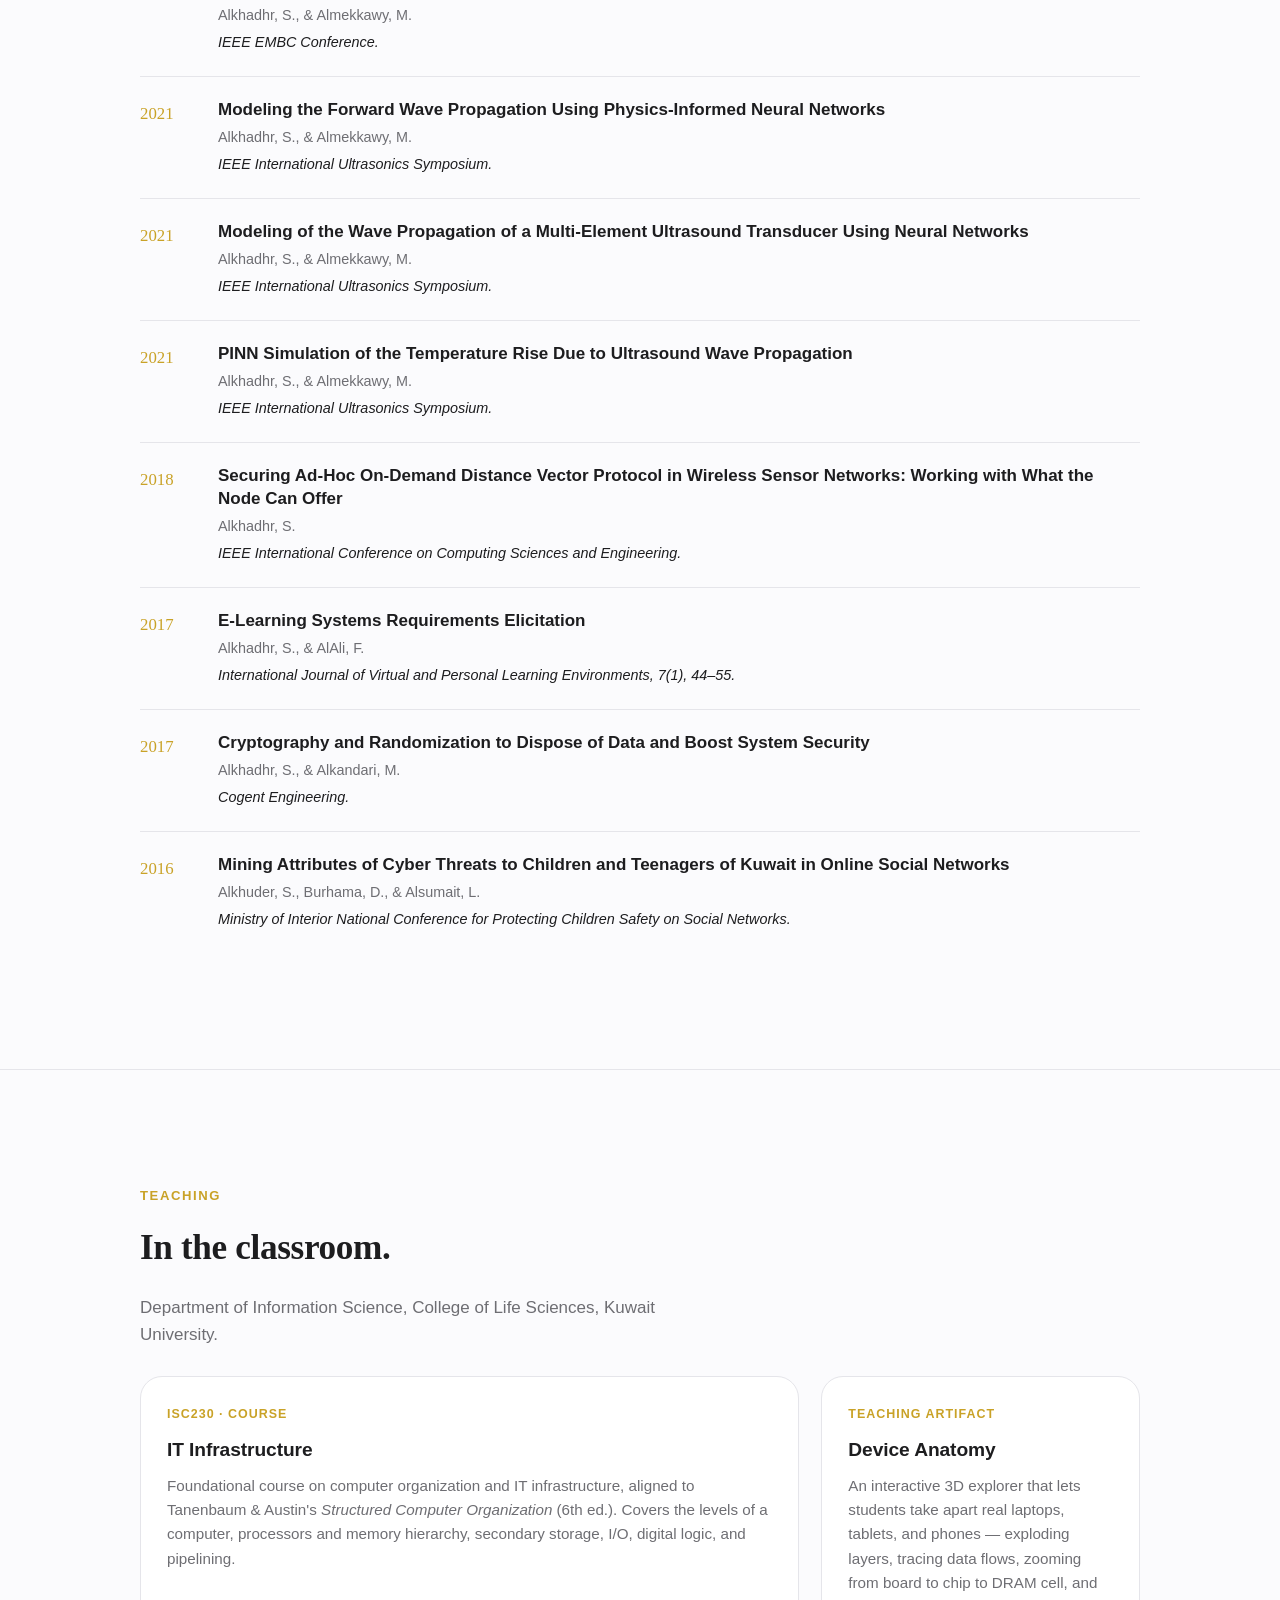
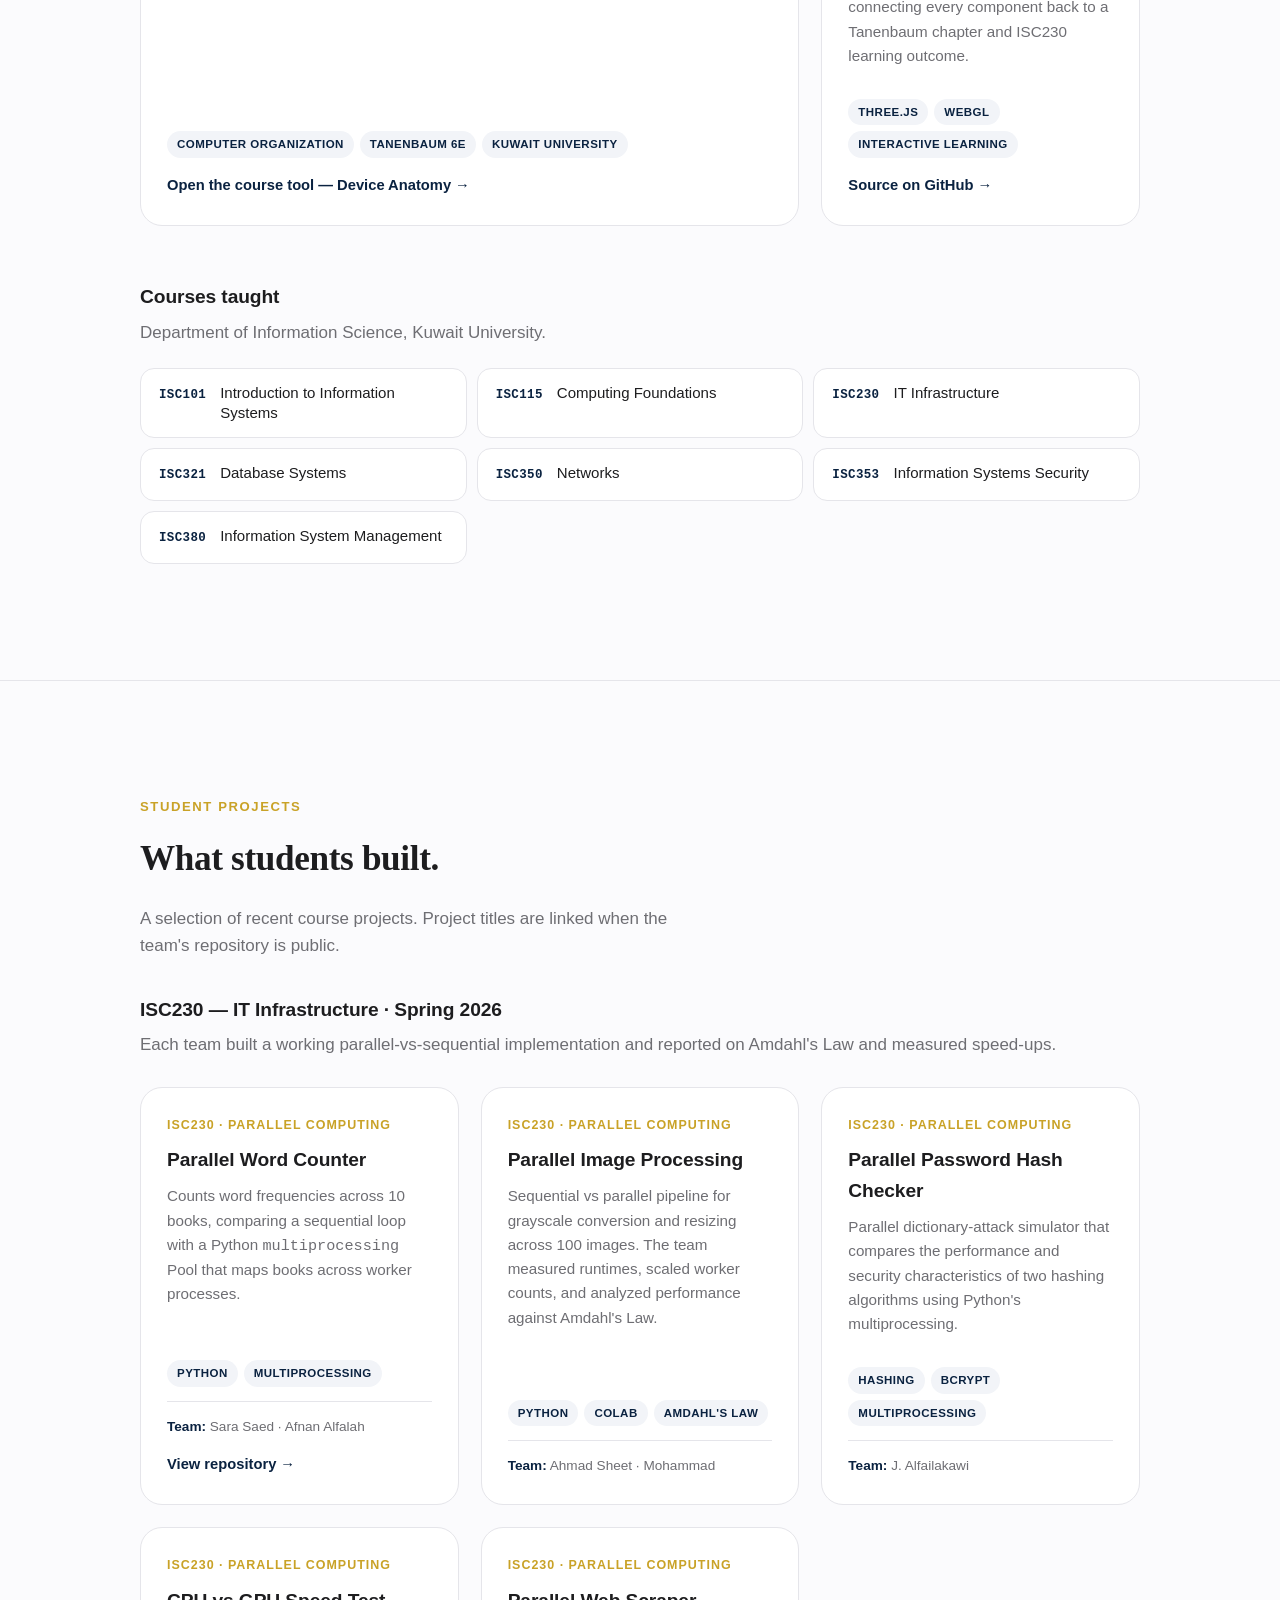
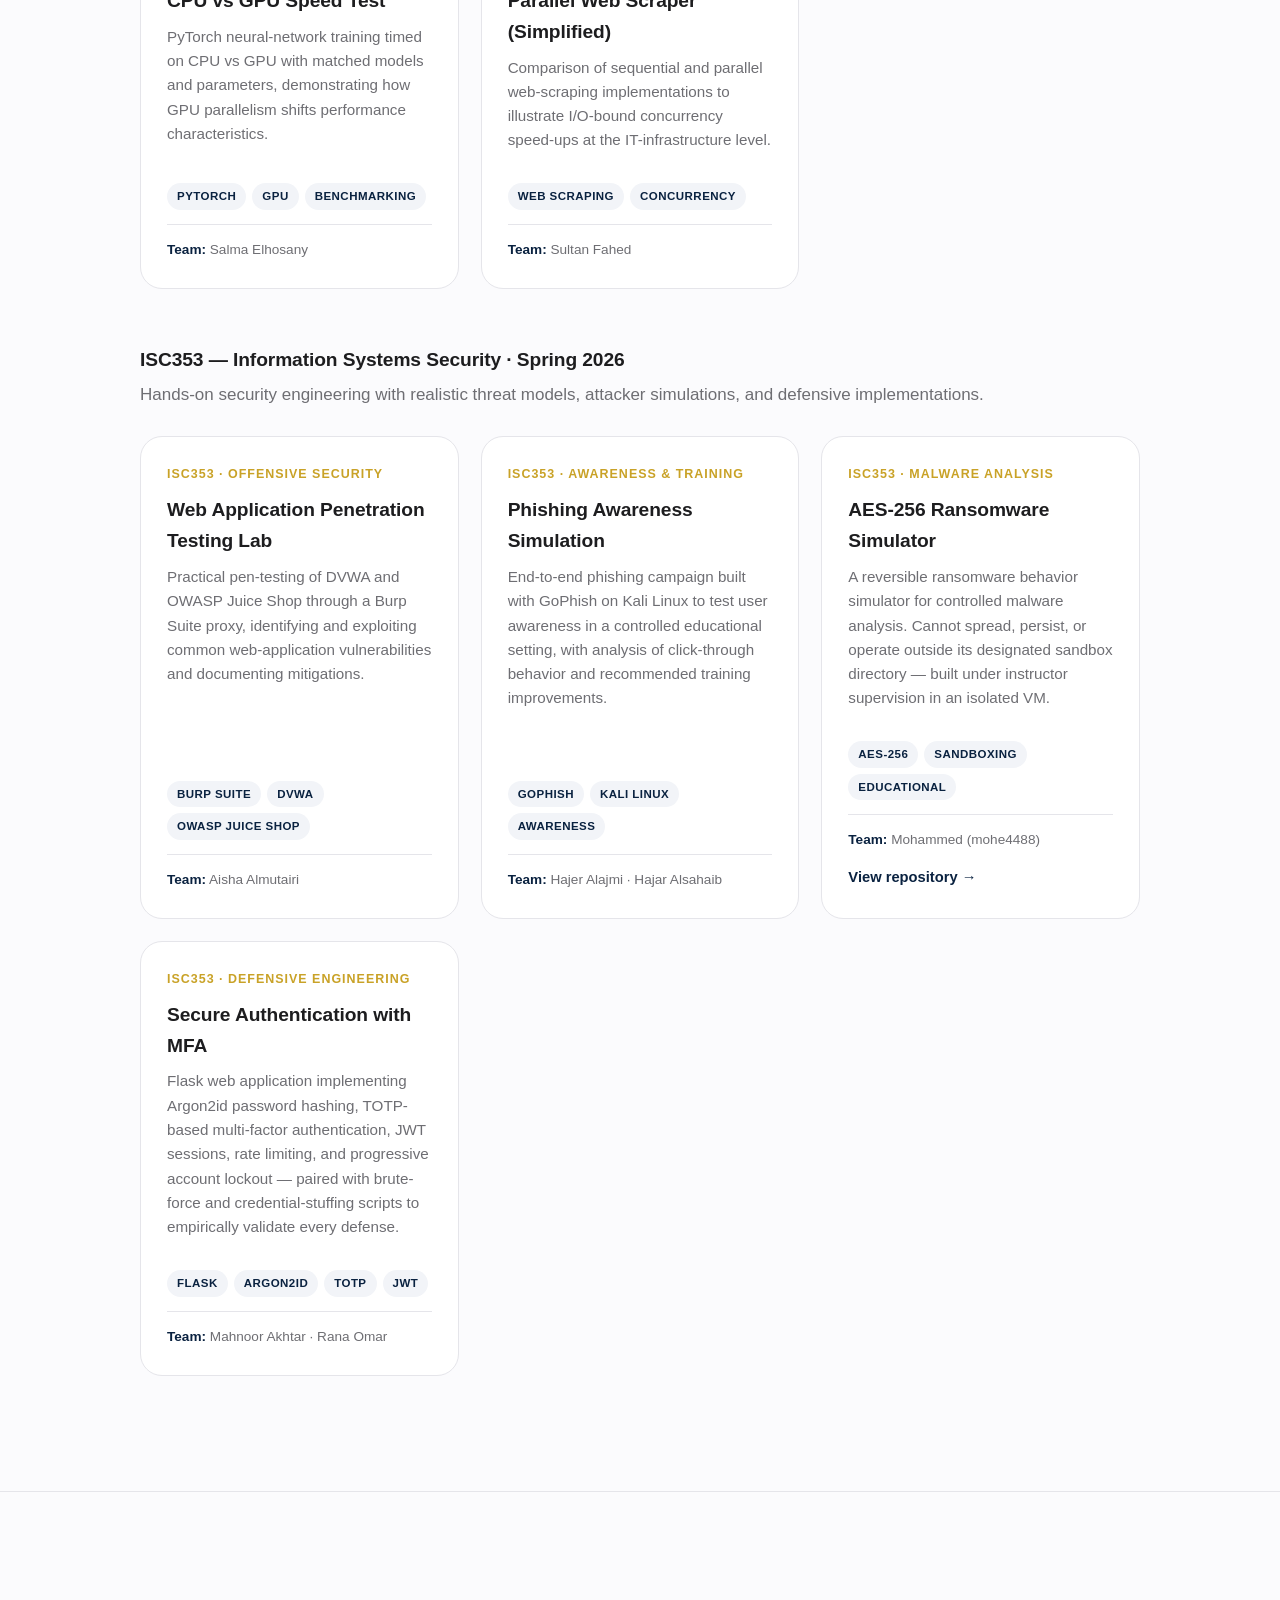
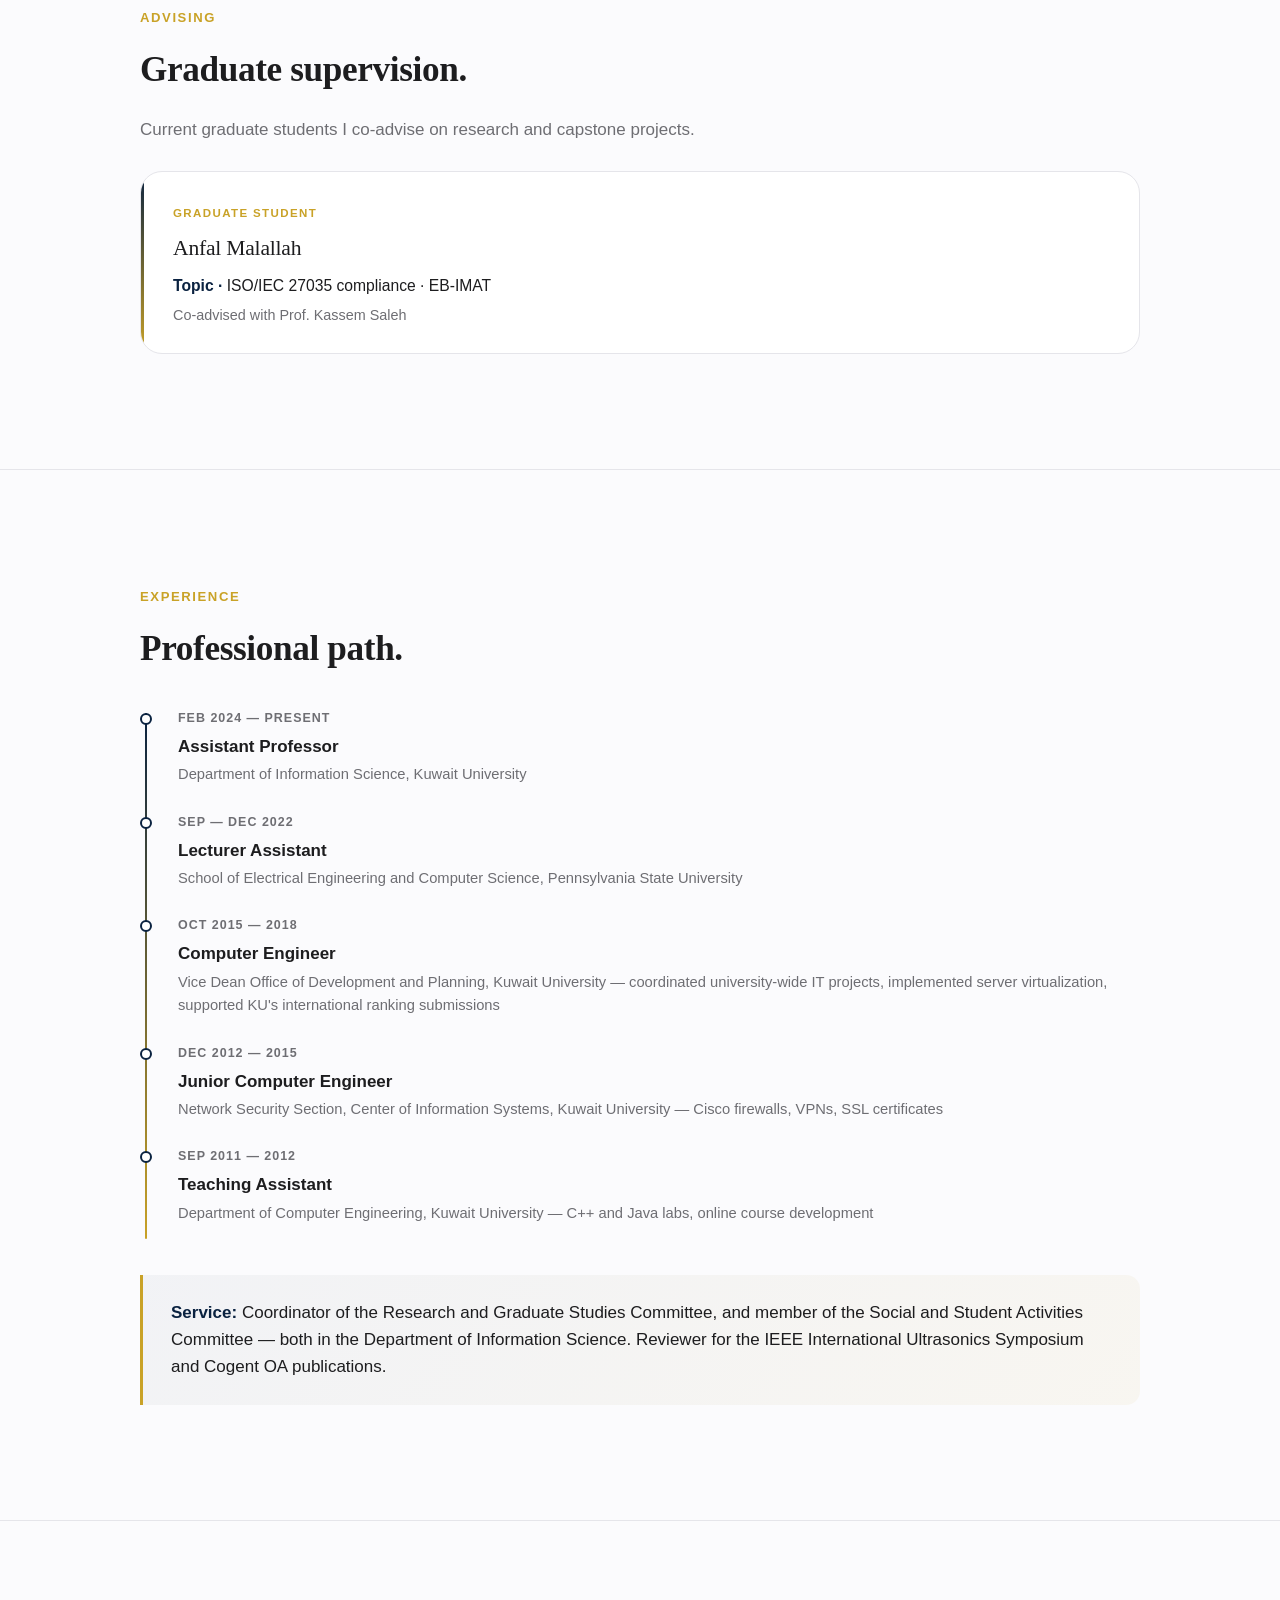
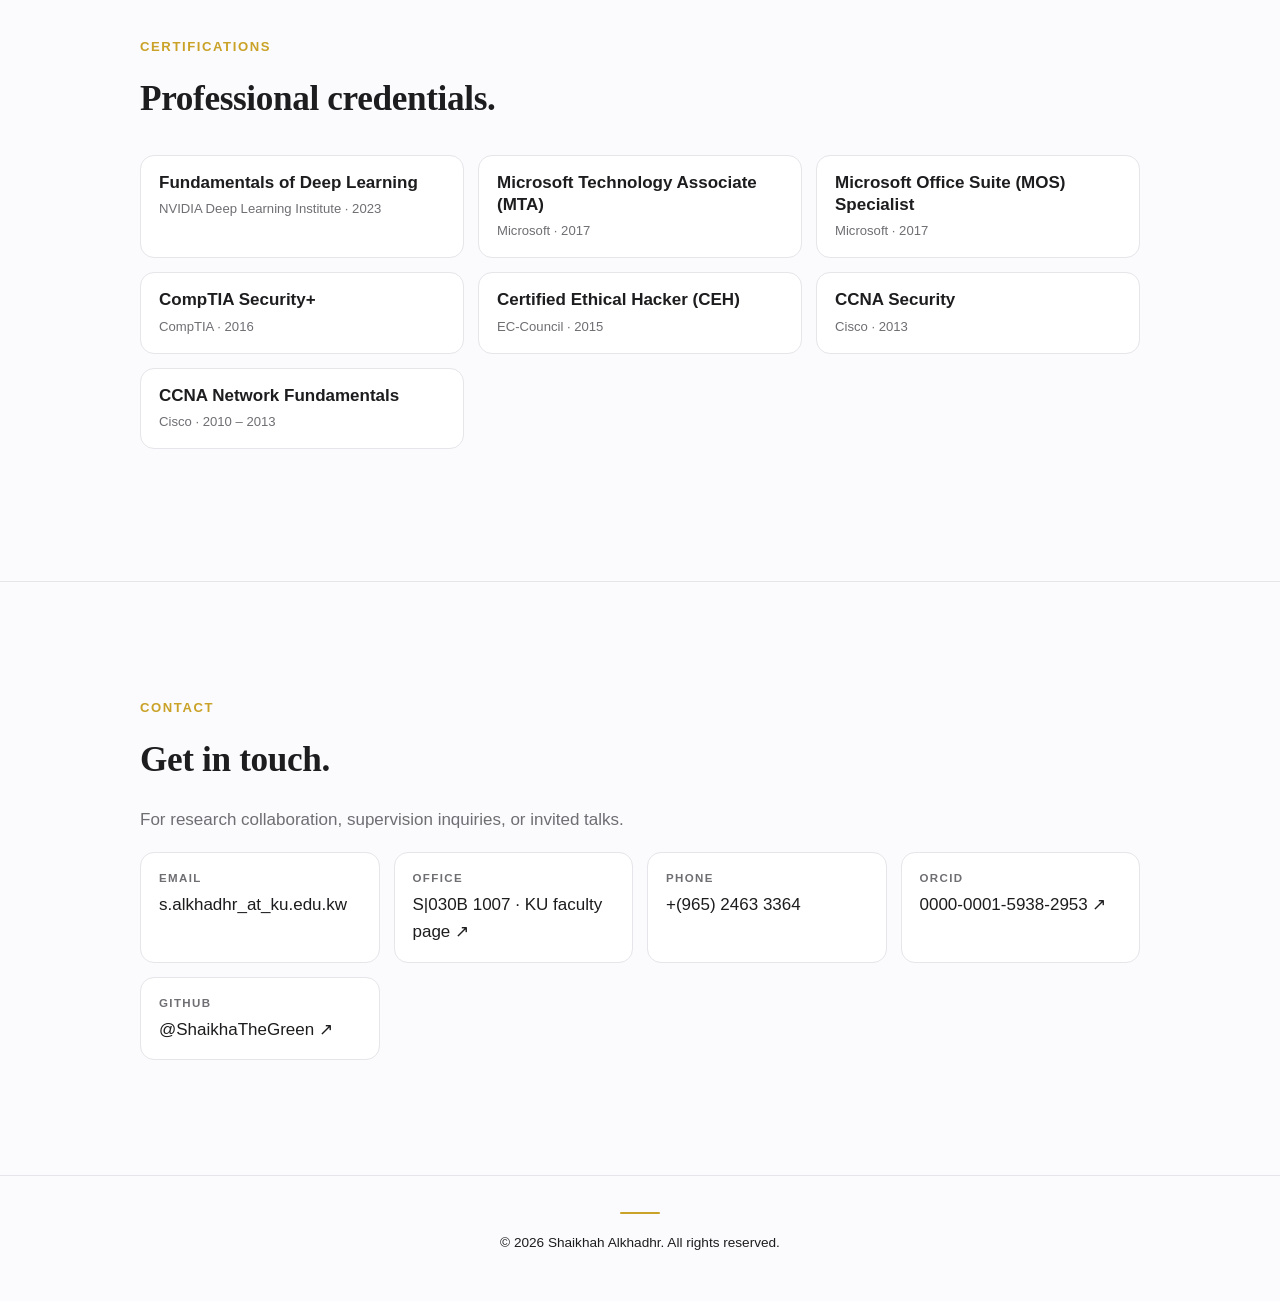
==== commit fa5df056: "feat: pull ORCID highlights — DOIs, 2 new pubs, profile link ORCID iD: 0000-0001-5938-2953 (credit-n" ====
--- a/index.html
+++ b/index.html
@@ -257,13 +257,15 @@
       <h2>Selected work.</h2>
       <p class="muted" style="max-width: 60ch;">
         Peer-reviewed journal and conference publications, reverse chronological.
+        Titles link to DOI where available. Full list also on
+        <a href="https://orcid.org/0000-0001-5938-2953" target="_blank" rel="noopener">ORCID</a>.
       </p>
 
       <ol class="pubs reveal">
         <li>
           <div class="pub-year">2025</div>
           <div>
-            <p class="pub-title">Designing Non-Human Enclosures in ChatGPT: A Prompt-Based Approach</p>
+            <p class="pub-title"><a href="https://doi.org/10.1177/14780771251352960" target="_blank" rel="noopener">Designing Non-Human Enclosures in ChatGPT: A Prompt-Based Approach</a></p>
             <p class="pub-authors">Alshaheen, R., Alkhadhr, S., &amp; Borahmah, D.</p>
             <p class="pub-venue">International Journal of Architectural Computing, 14780771251352960.</p>
           </div>
@@ -287,7 +289,7 @@
         <li>
           <div class="pub-year">2023</div>
           <div>
-            <p class="pub-title">Wave Equation Modeling via Physics-Informed Neural Networks: Models of Soft and Hard Constraints for Initial and Boundary Conditions</p>
+            <p class="pub-title"><a href="https://doi.org/10.3390/s23052792" target="_blank" rel="noopener">Wave Equation Modeling via Physics-Informed Neural Networks: Models of Soft and Hard Constraints for Initial and Boundary Conditions</a></p>
             <p class="pub-authors">Alkhadhr, S., &amp; Almekkawy, M.</p>
             <p class="pub-venue">Sensors, 23(5), 2792.</p>
           </div>
@@ -303,7 +305,7 @@
         <li>
           <div class="pub-year">2021</div>
           <div>
-            <p class="pub-title">A Combination of Deep Neural Networks and Physics to Solve the Inverse Problem of Burger's Equation</p>
+            <p class="pub-title"><a href="https://doi.org/10.1109/EMBC46164.2021.9630259" target="_blank" rel="noopener">A Combination of Deep Neural Networks and Physics to Solve the Inverse Problem of Burger's Equation</a></p>
             <p class="pub-authors">Alkhadhr, S., &amp; Almekkawy, M.</p>
             <p class="pub-venue">IEEE EMBC Conference.</p>
           </div>
@@ -311,15 +313,31 @@
         <li>
           <div class="pub-year">2021</div>
           <div>
-            <p class="pub-title">Modeling the Forward Wave Propagation Using Physics-Informed Neural Networks</p>
+            <p class="pub-title"><a href="https://doi.org/10.1109/IUS52206.2021.9593574" target="_blank" rel="noopener">Modeling the Forward Wave Propagation Using Physics-Informed Neural Networks</a></p>
             <p class="pub-authors">Alkhadhr, S., &amp; Almekkawy, M.</p>
             <p class="pub-venue">IEEE International Ultrasonics Symposium.</p>
           </div>
         </li>
         <li>
+          <div class="pub-year">2021</div>
+          <div>
+            <p class="pub-title"><a href="https://doi.org/10.1109/IUS52206.2021.9593324" target="_blank" rel="noopener">Modeling of the Wave Propagation of a Multi-Element Ultrasound Transducer Using Neural Networks</a></p>
+            <p class="pub-authors">Alkhadhr, S., &amp; Almekkawy, M.</p>
+            <p class="pub-venue">IEEE International Ultrasonics Symposium.</p>
+          </div>
+        </li>
+        <li>
+          <div class="pub-year">2021</div>
+          <div>
+            <p class="pub-title"><a href="https://doi.org/10.1109/IUS52206.2021.9593871" target="_blank" rel="noopener">PINN Simulation of the Temperature Rise Due to Ultrasound Wave Propagation</a></p>
+            <p class="pub-authors">Alkhadhr, S., &amp; Almekkawy, M.</p>
+            <p class="pub-venue">IEEE International Ultrasonics Symposium.</p>
+          </div>
+        </li>
+        <li>
           <div class="pub-year">2018</div>
           <div>
-            <p class="pub-title">Securing Ad-Hoc On-Demand Distance Vector Protocol in Wireless Sensor Networks: Working with What the Node Can Offer</p>
+            <p class="pub-title"><a href="https://doi.org/10.1109/ICCSE1.2018.8374222" target="_blank" rel="noopener">Securing Ad-Hoc On-Demand Distance Vector Protocol in Wireless Sensor Networks: Working with What the Node Can Offer</a></p>
             <p class="pub-authors">Alkhadhr, S.</p>
             <p class="pub-venue">IEEE International Conference on Computing Sciences and Engineering.</p>
           </div>
@@ -327,7 +345,7 @@
         <li>
           <div class="pub-year">2017</div>
           <div>
-            <p class="pub-title">E-Learning Systems Requirements Elicitation</p>
+            <p class="pub-title"><a href="https://doi.org/10.4018/IJVPLE.2017010104" target="_blank" rel="noopener">E-Learning Systems Requirements Elicitation</a></p>
             <p class="pub-authors">Alkhadhr, S., &amp; AlAli, F.</p>
             <p class="pub-venue">International Journal of Virtual and Personal Learning Environments, 7(1), 44–55.</p>
           </div>
@@ -335,7 +353,7 @@
         <li>
           <div class="pub-year">2017</div>
           <div>
-            <p class="pub-title">Cryptography and Randomization to Dispose of Data and Boost System Security</p>
+            <p class="pub-title"><a href="https://doi.org/10.1080/23311916.2017.1300049" target="_blank" rel="noopener">Cryptography and Randomization to Dispose of Data and Boost System Security</a></p>
             <p class="pub-authors">Alkhadhr, S., &amp; Alkandari, M.</p>
             <p class="pub-venue">Cogent Engineering.</p>
           </div>
@@ -718,6 +736,10 @@
           <a href="tel:+96524633364">+(965) 2463 3364</a>
         </li>
         <li>
+          <span class="label">ORCID</span>
+          <a href="https://orcid.org/0000-0001-5938-2953" target="_blank" rel="noopener">0000-0001-5938-2953 ↗</a>
+        </li>
+        <li>
           <span class="label">GitHub</span>
           <a href="https://github.com/ShaikhaTheGreen" target="_blank" rel="noopener">@ShaikhaTheGreen ↗</a>
         </li>
--- a/assets/css/style.css
+++ b/assets/css/style.css
@@ -479,6 +479,20 @@
   margin: 0 0 4px;
   line-height: 1.35;
 }
+.pubs .pub-title a {
+  color: var(--ink);
+  border: none;
+  background-image: linear-gradient(var(--gold), var(--gold));
+  background-size: 0% 1px;
+  background-position: 0 100%;
+  background-repeat: no-repeat;
+  transition: background-size .25s var(--ease), color .2s var(--ease);
+}
+.pubs .pub-title a:hover {
+  color: var(--navy);
+  background-size: 100% 1px;
+  border: none;
+}
 .pubs .pub-authors {
   font-size: .9rem;
   color: var(--ink-mute);
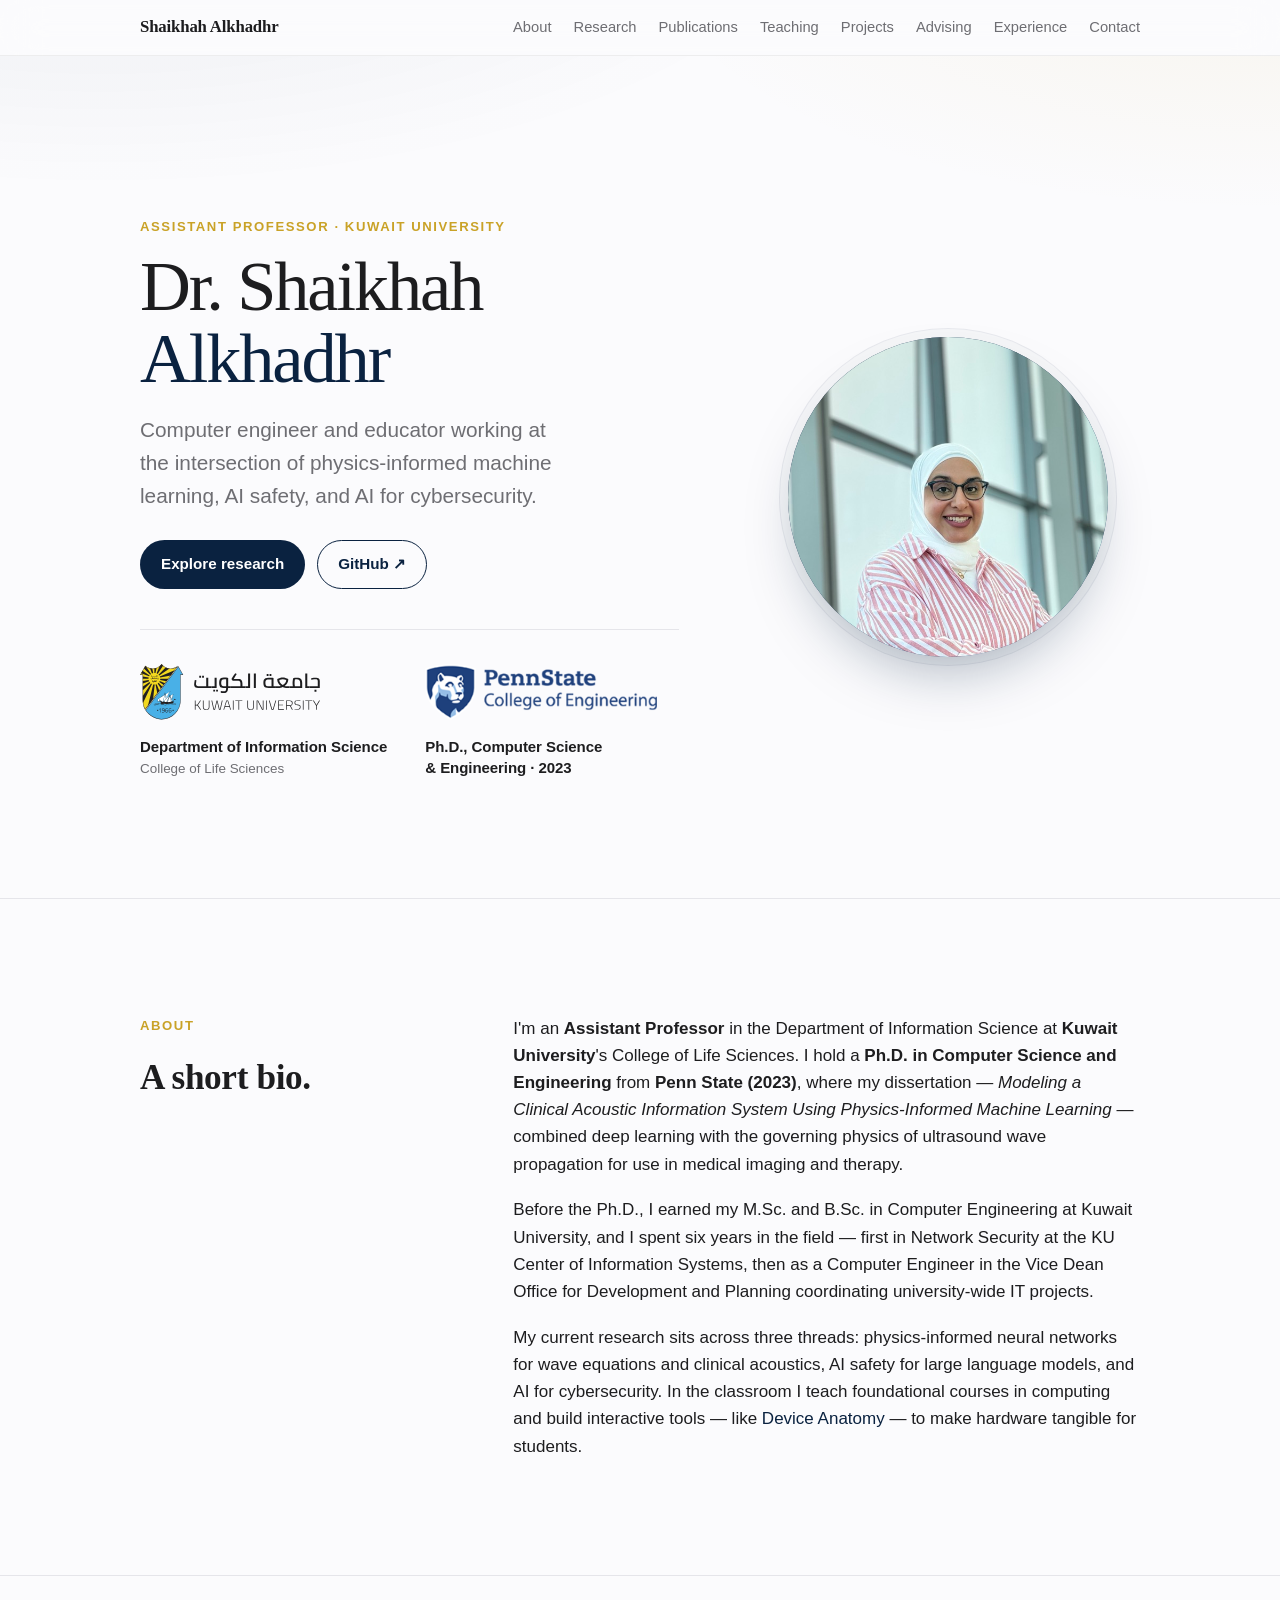
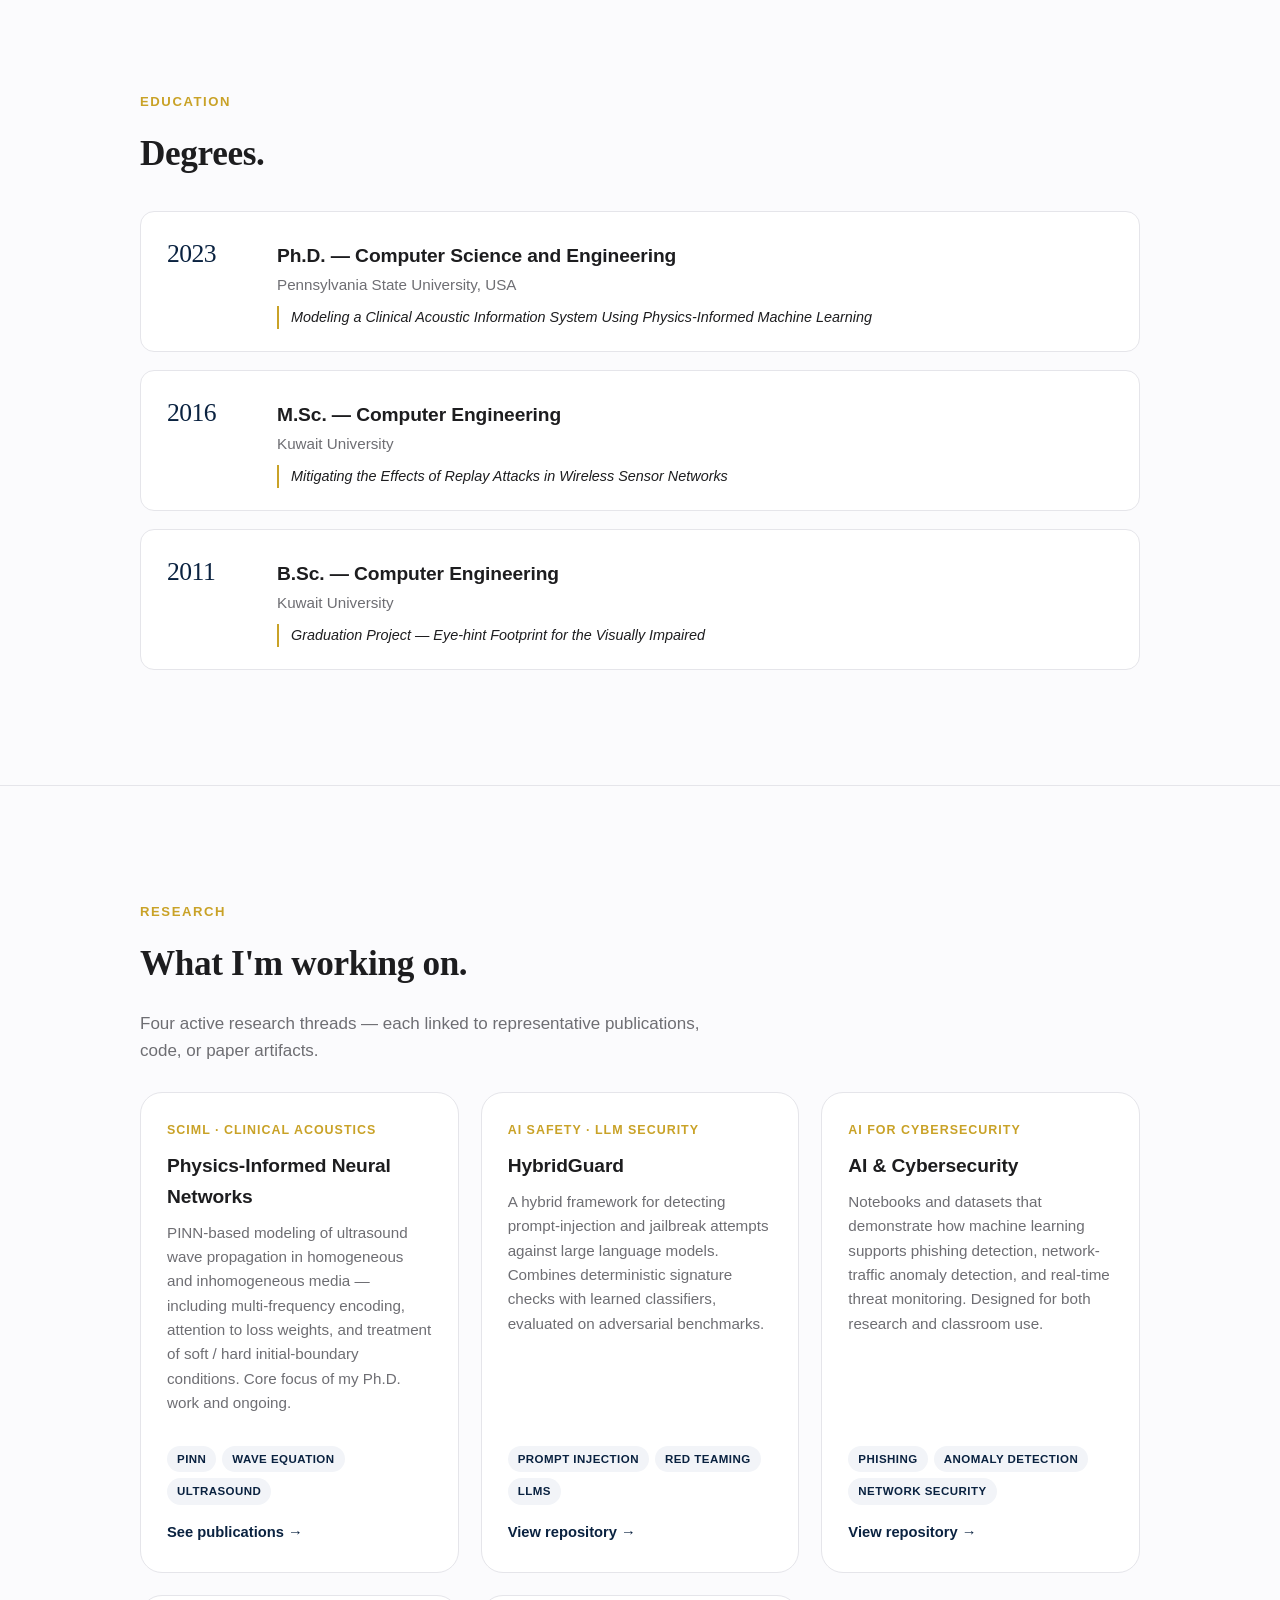
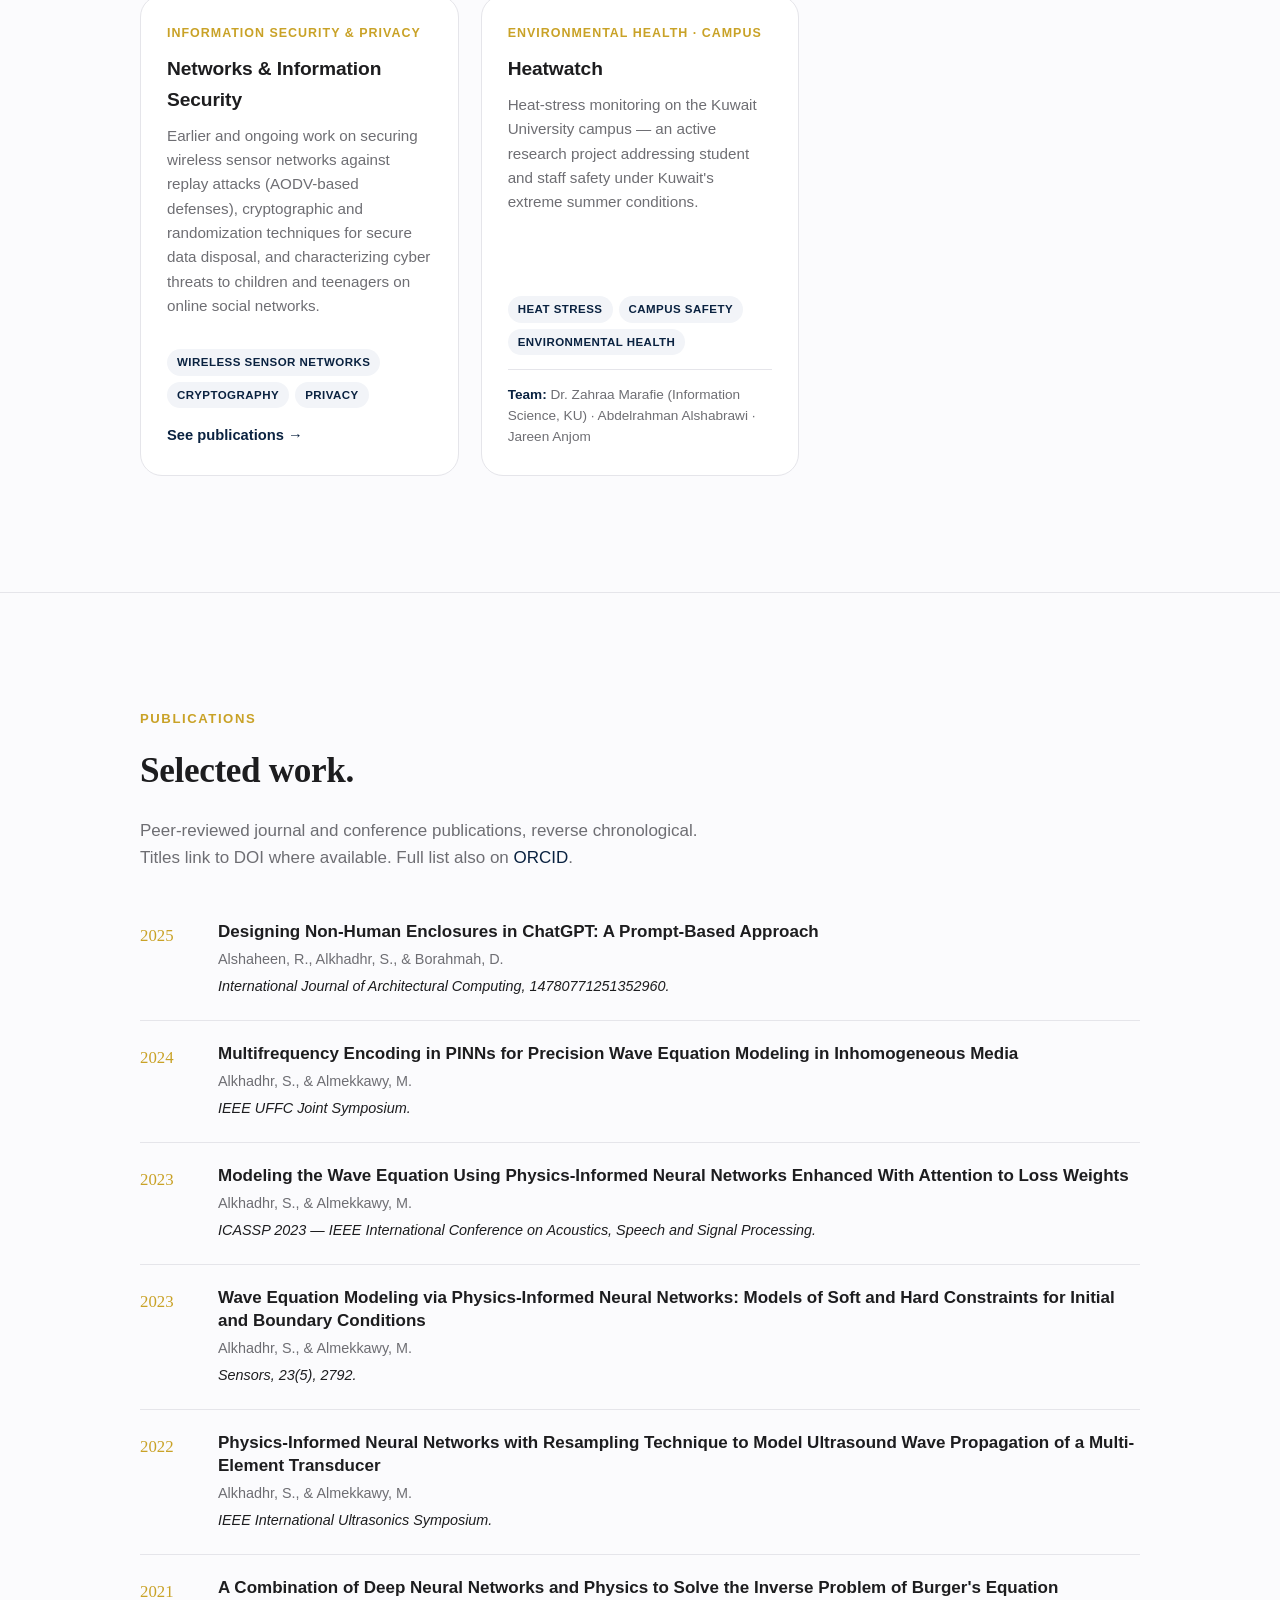
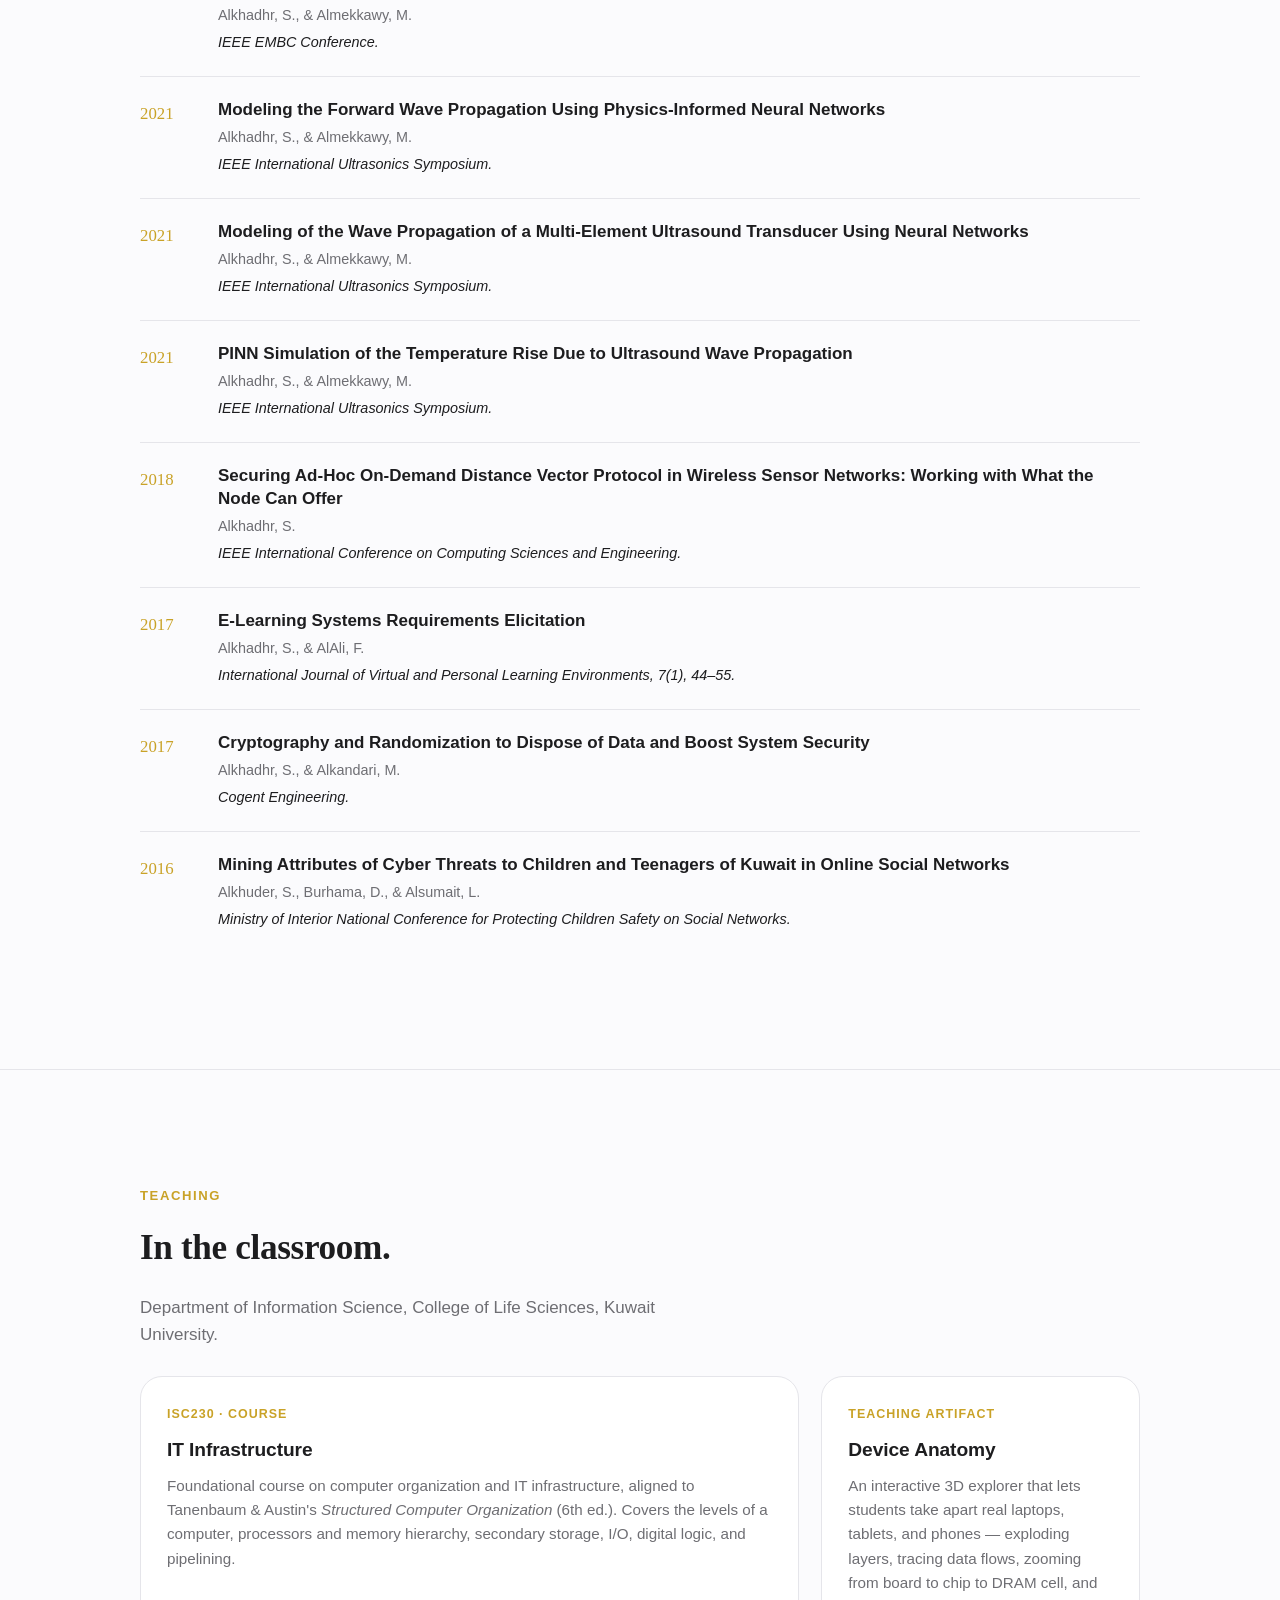
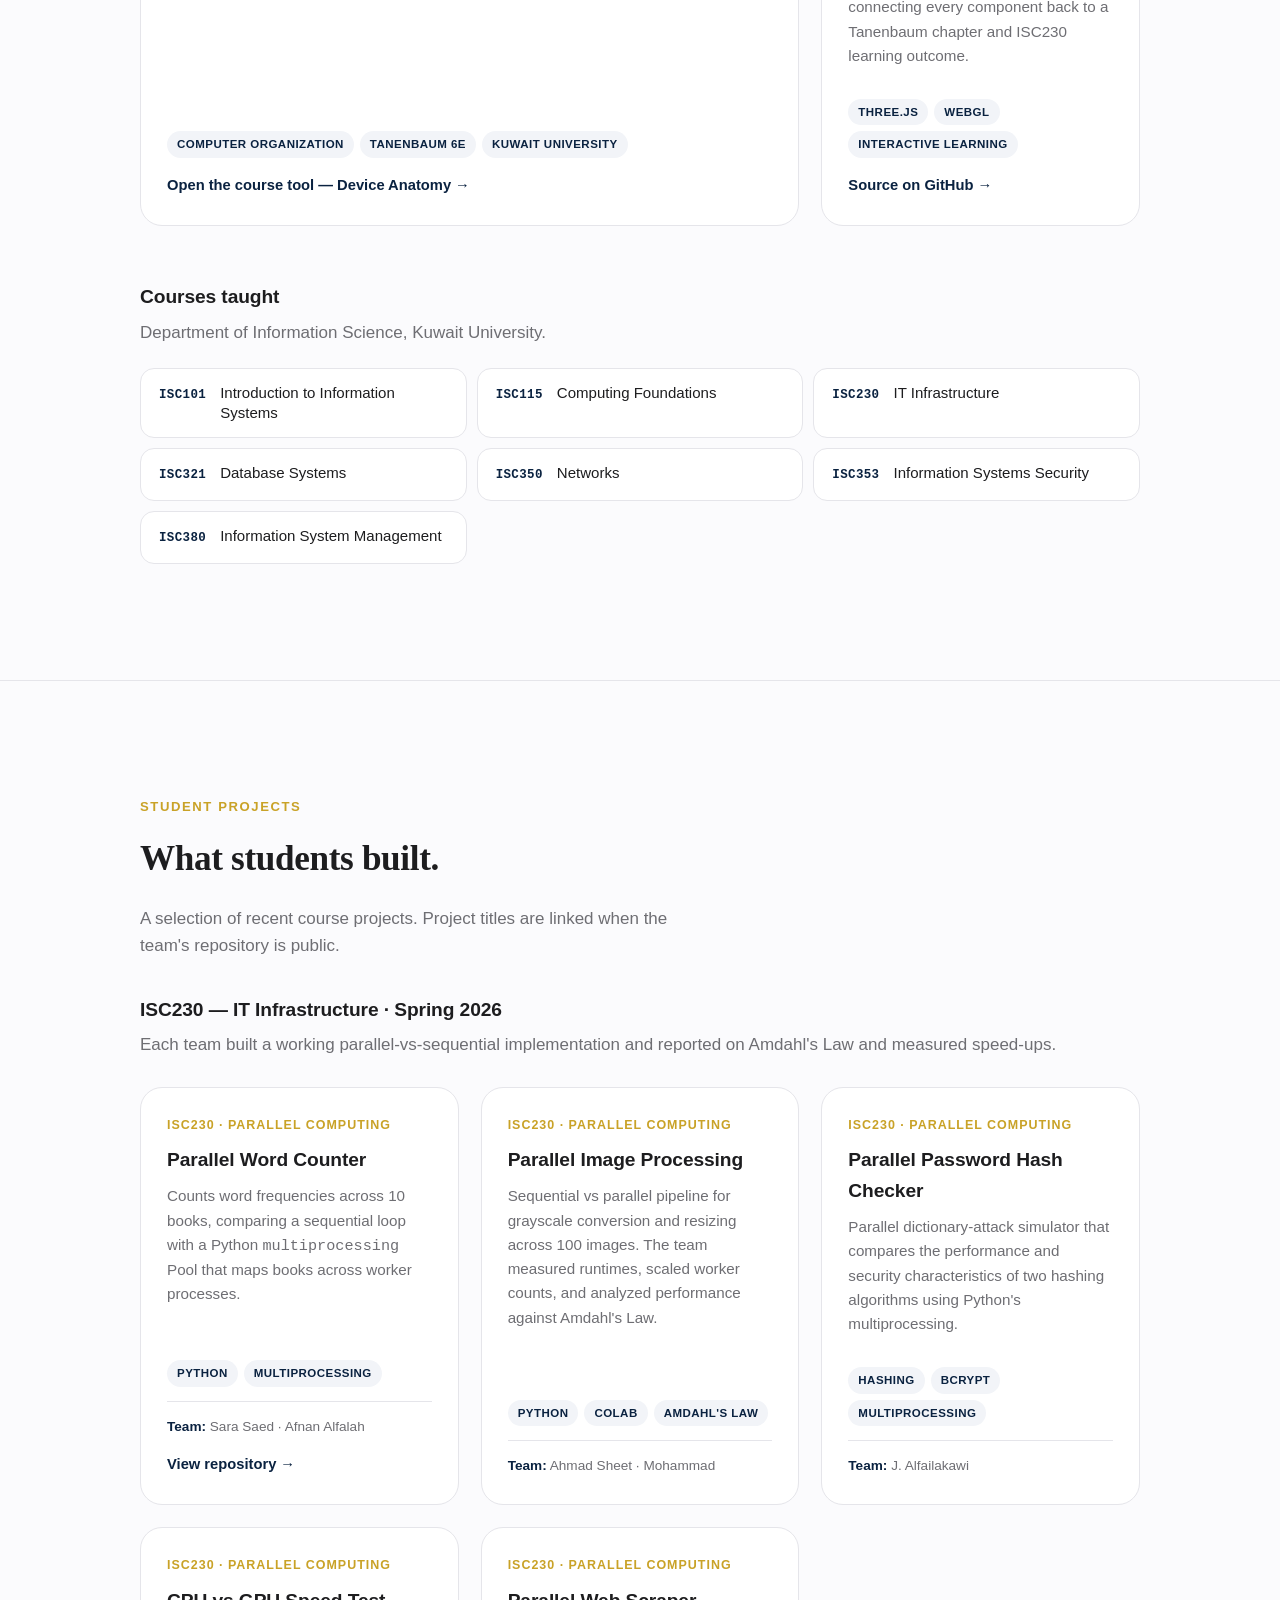
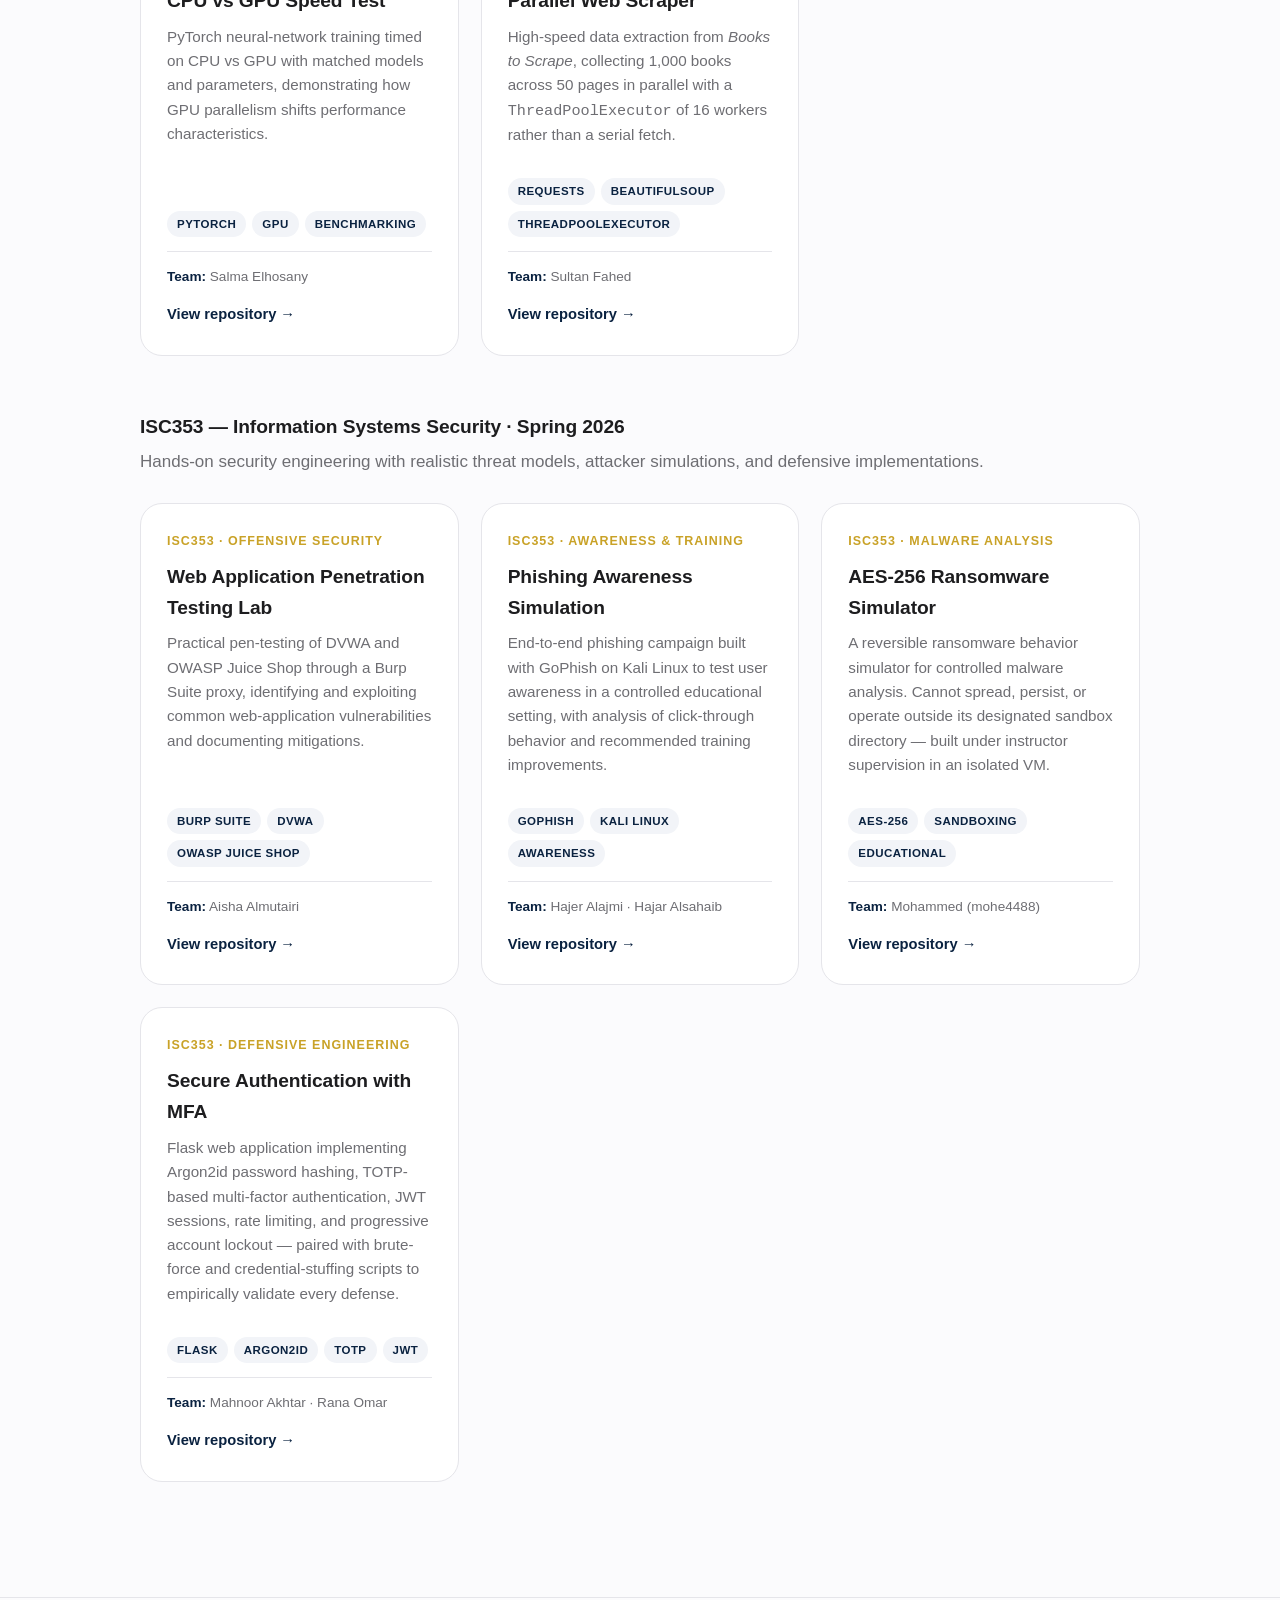
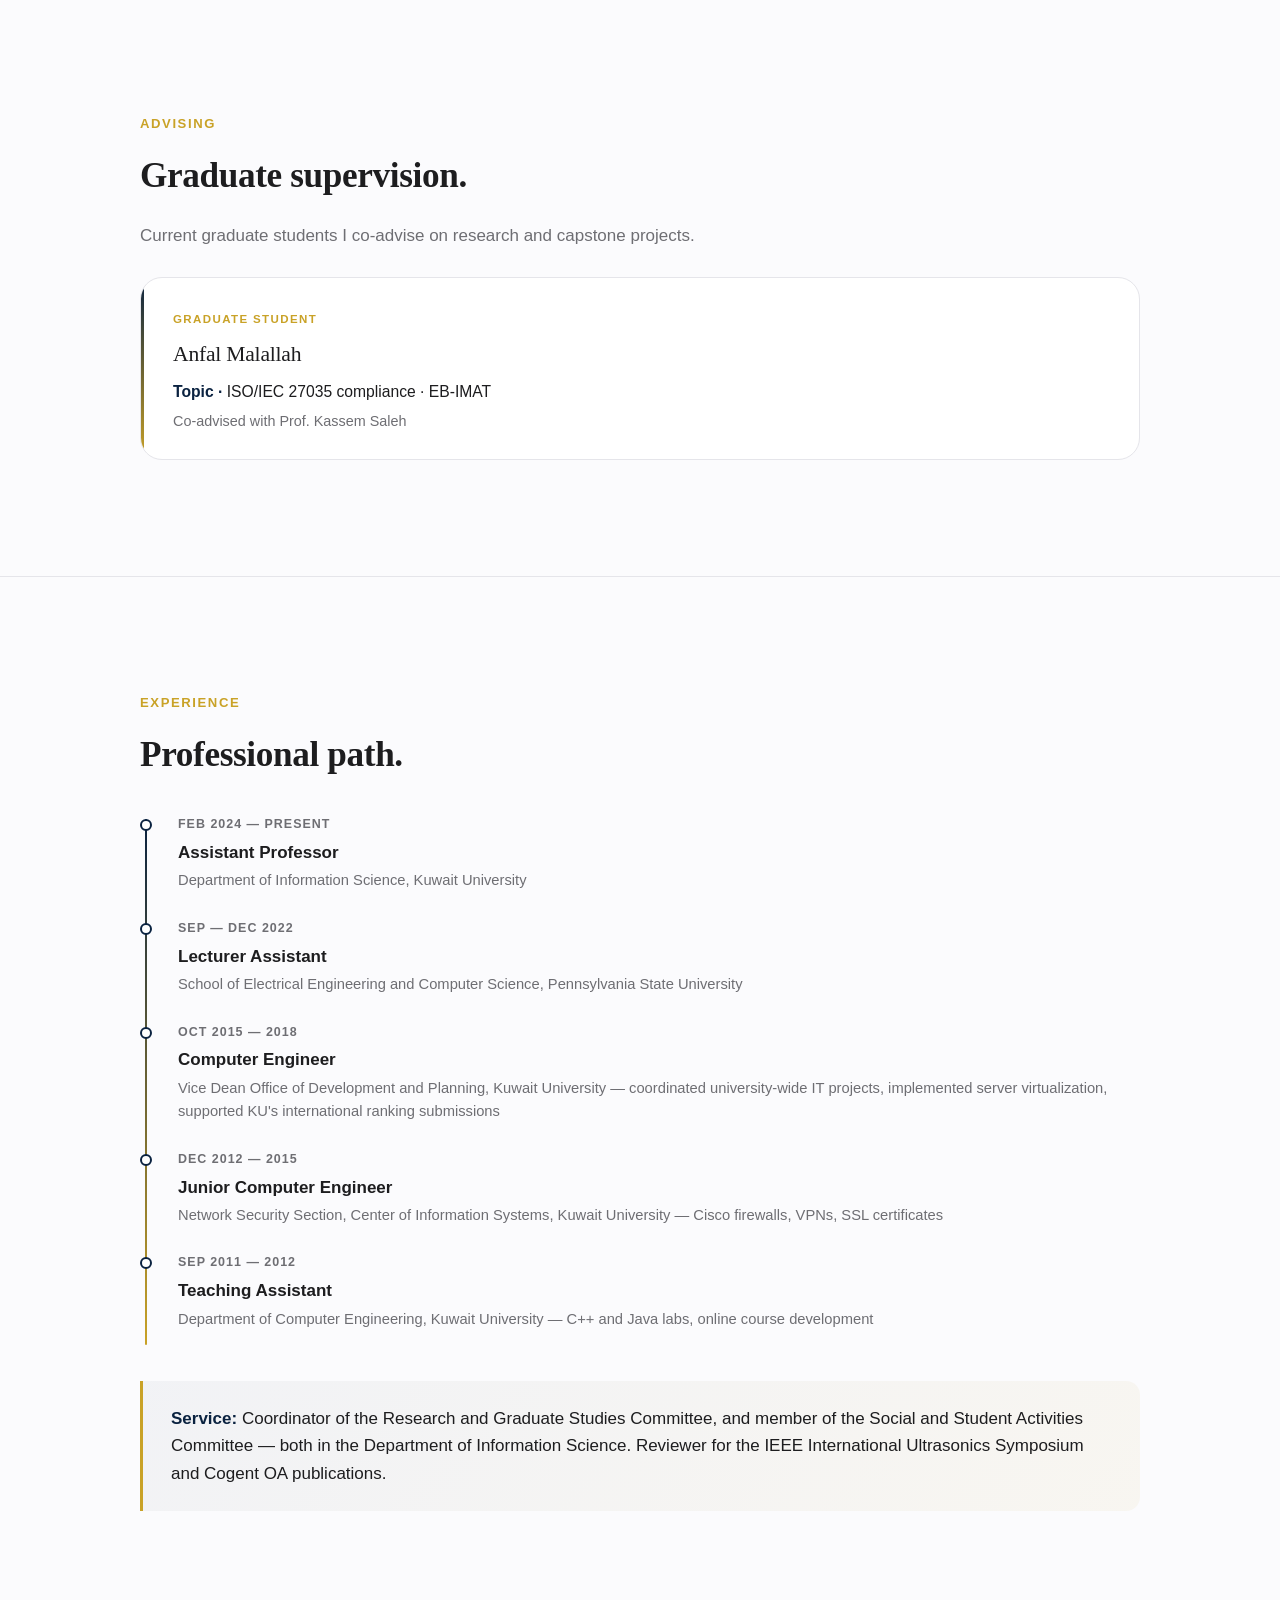
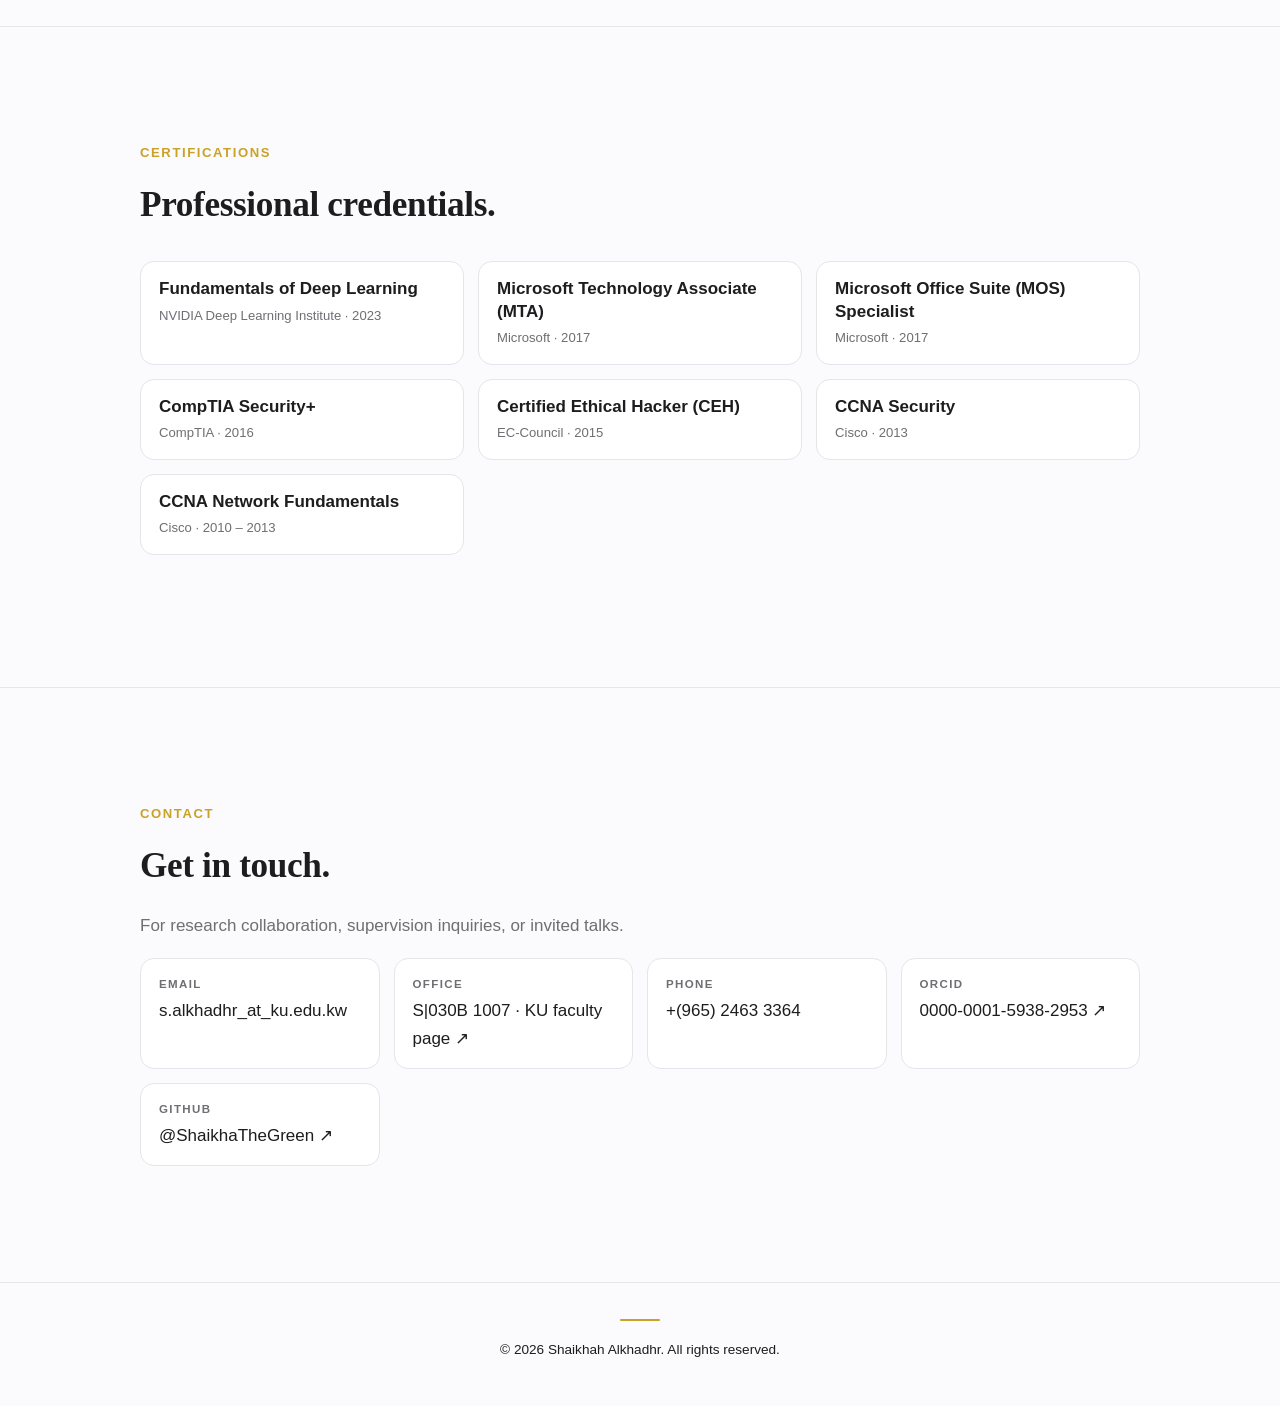
==== commit f34c3aba: "feat(projects): link 5 newly-public student repos Five of the seven private collaborator repos turne" ====
--- a/index.html
+++ b/index.html
@@ -510,21 +510,25 @@
             <span class="tag">Benchmarking</span>
           </div>
           <div class="team"><strong>Team:</strong> Salma Elhosany</div>
+          <a class="card-link" href="https://github.com/Salmaelhosany/ISC230_Project_CPU_vs_GPU" target="_blank" rel="noopener">View repository</a>
         </article>
 
         <article class="card reveal">
           <div class="kicker">ISC230 · Parallel Computing</div>
-          <h3>Parallel Web Scraper (Simplified)</h3>
-          <p>
-            Comparison of sequential and parallel web-scraping
-            implementations to illustrate I/O-bound concurrency
-            speed-ups at the IT-infrastructure level.
-          </p>
-          <div class="tags">
-            <span class="tag">Web Scraping</span>
-            <span class="tag">Concurrency</span>
+          <h3>Parallel Web Scraper</h3>
+          <p>
+            High-speed data extraction from <em>Books to Scrape</em>,
+            collecting 1,000 books across 50 pages in parallel with a
+            <code>ThreadPoolExecutor</code> of 16 workers rather than
+            a serial fetch.
+          </p>
+          <div class="tags">
+            <span class="tag">requests</span>
+            <span class="tag">BeautifulSoup</span>
+            <span class="tag">ThreadPoolExecutor</span>
           </div>
           <div class="team"><strong>Team:</strong> Sultan Fahed</div>
+          <a class="card-link" href="https://github.com/sultanfahed/sultan-fahed" target="_blank" rel="noopener">View repository</a>
         </article>
 
       </div>
@@ -550,6 +554,7 @@
             <span class="tag">OWASP Juice Shop</span>
           </div>
           <div class="team"><strong>Team:</strong> Aisha Almutairi</div>
+          <a class="card-link" href="https://github.com/AishaAlmutairi/ISC353-Spring2026--WEB-APPLICATION-PENETRATION-TESTING-LAB-" target="_blank" rel="noopener">View repository</a>
         </article>
 
         <article class="card reveal">
@@ -567,6 +572,7 @@
             <span class="tag">Awareness</span>
           </div>
           <div class="team"><strong>Team:</strong> Hajer Alajmi · Hajar Alsahaib</div>
+          <a class="card-link" href="https://github.com/hajerAlajmi/ISC353-Spring2026-Phishing-Awareness" target="_blank" rel="noopener">View repository</a>
         </article>
 
         <article class="card reveal">
@@ -604,6 +610,7 @@
             <span class="tag">JWT</span>
           </div>
           <div class="team"><strong>Team:</strong> Mahnoor Akhtar · Rana Omar</div>
+          <a class="card-link" href="https://github.com/ranabasel474/ISC353-Spring2026-SecureAuthMFA" target="_blank" rel="noopener">View repository</a>
         </article>
 
       </div>
